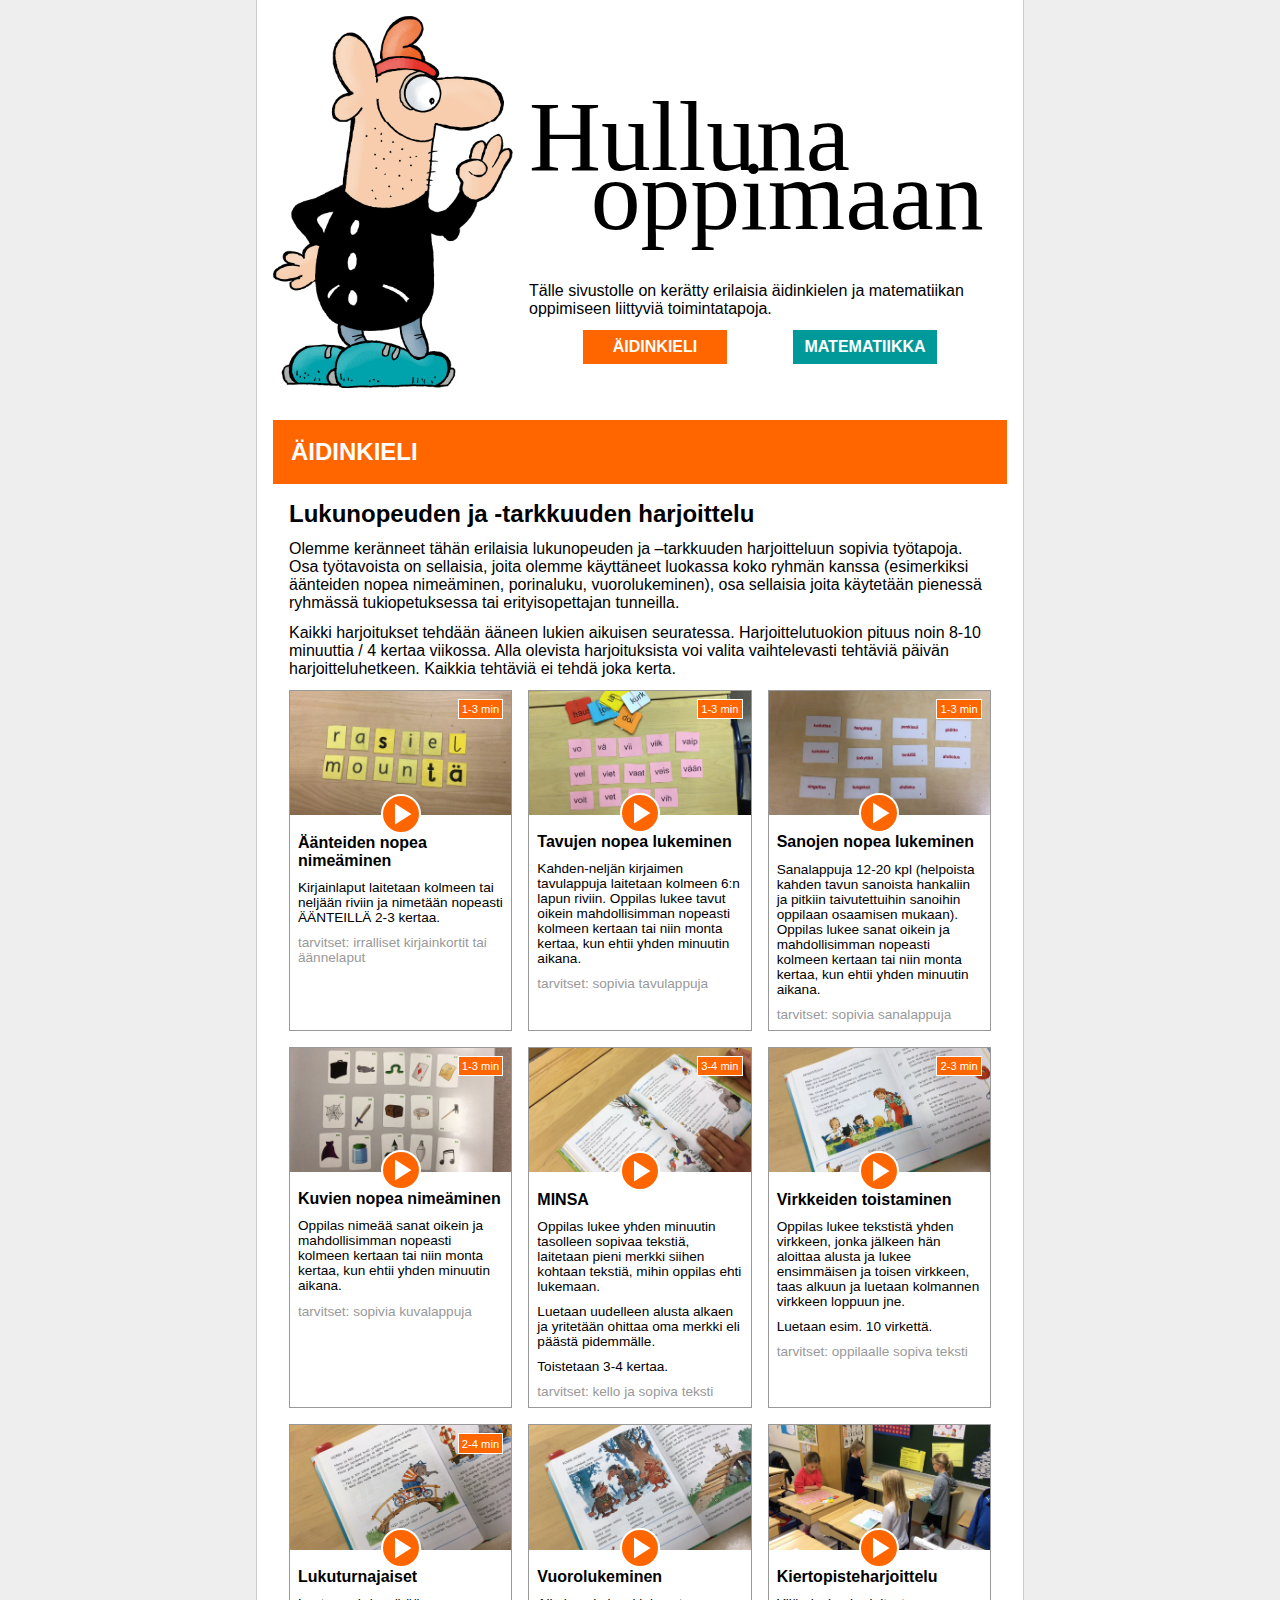
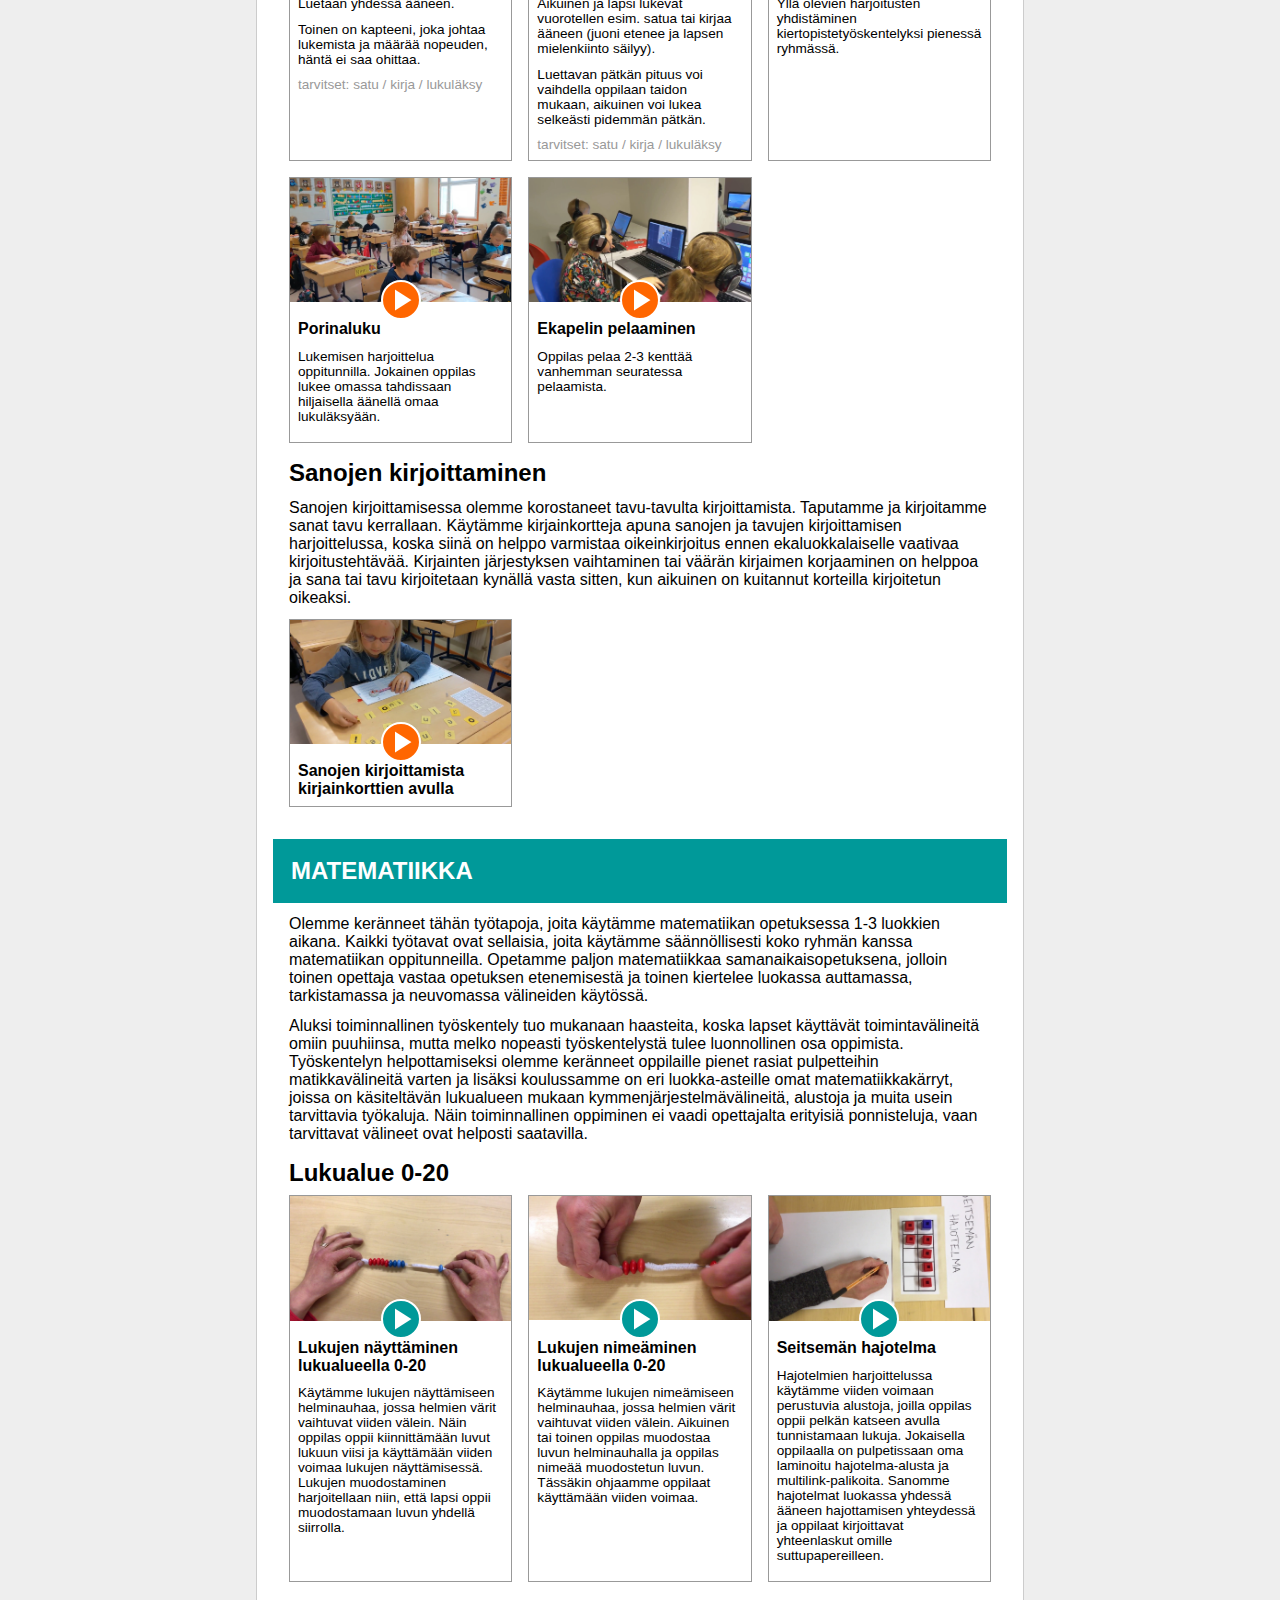
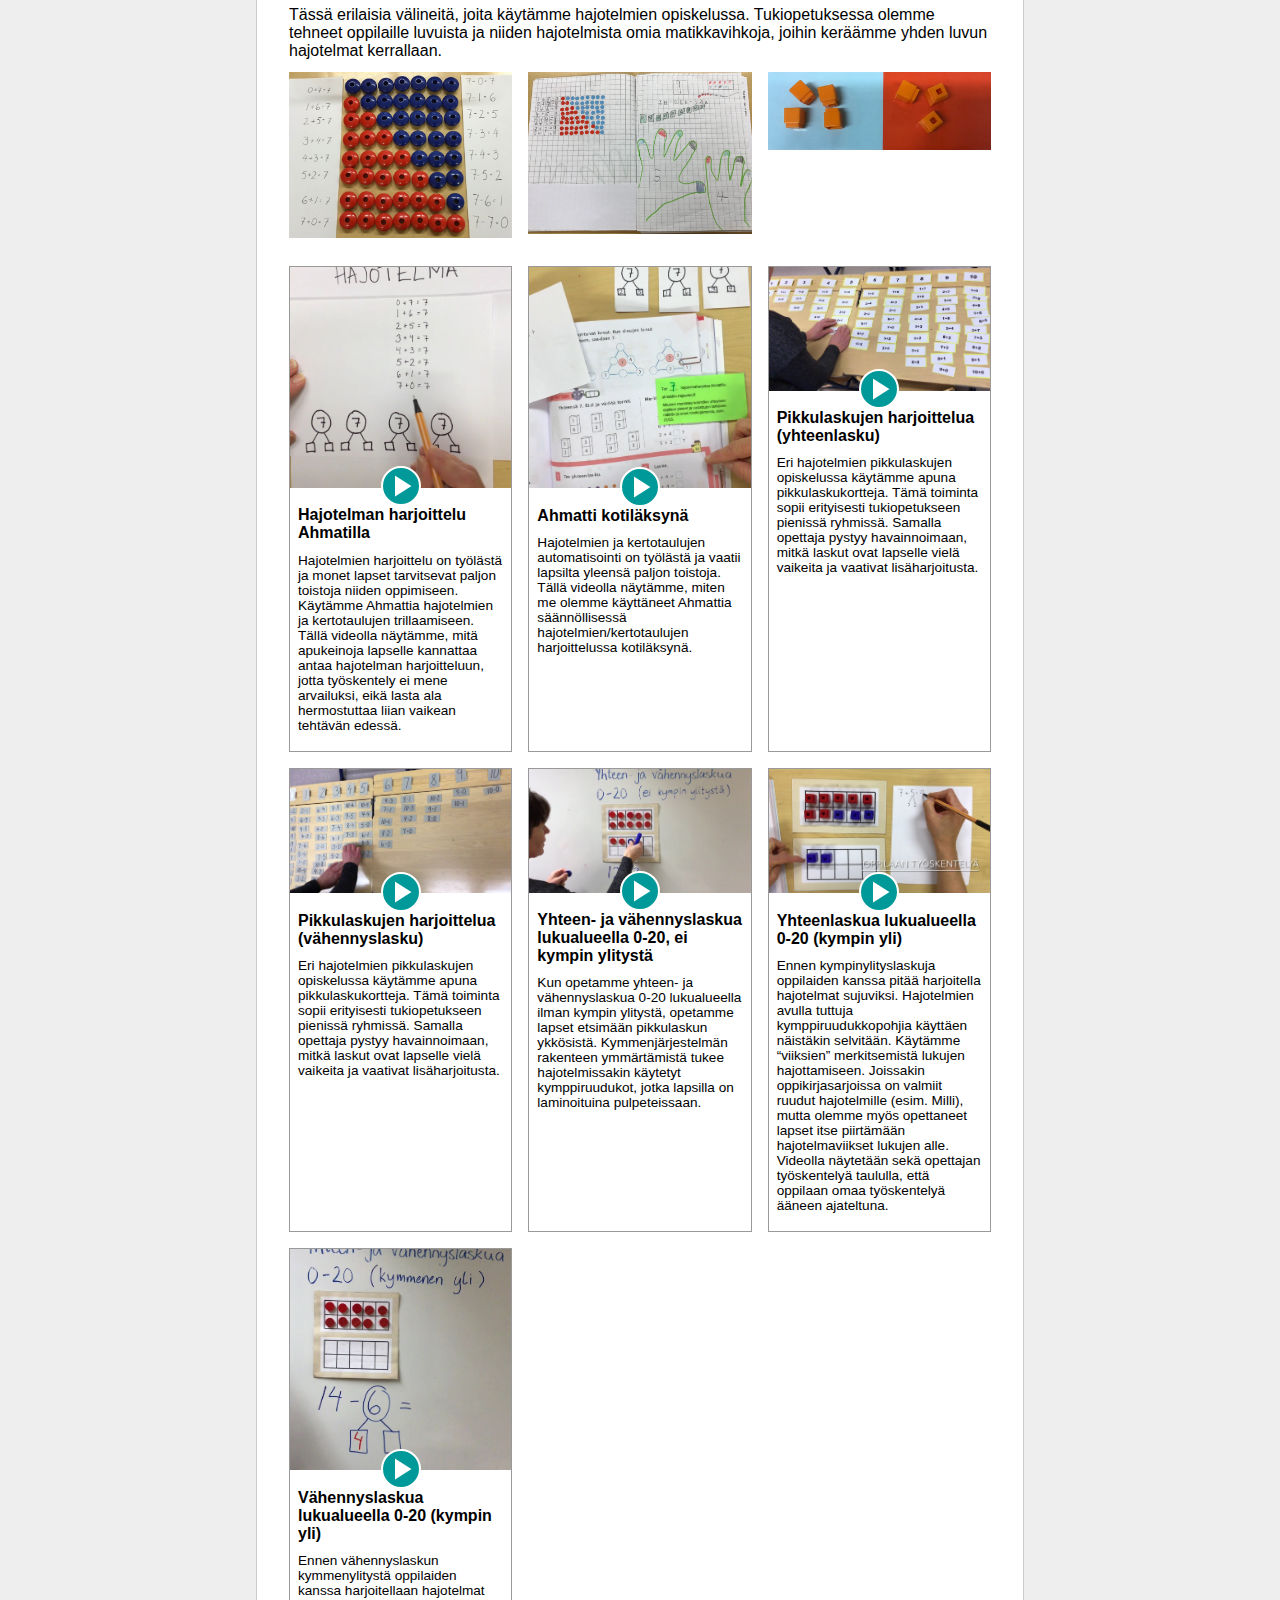
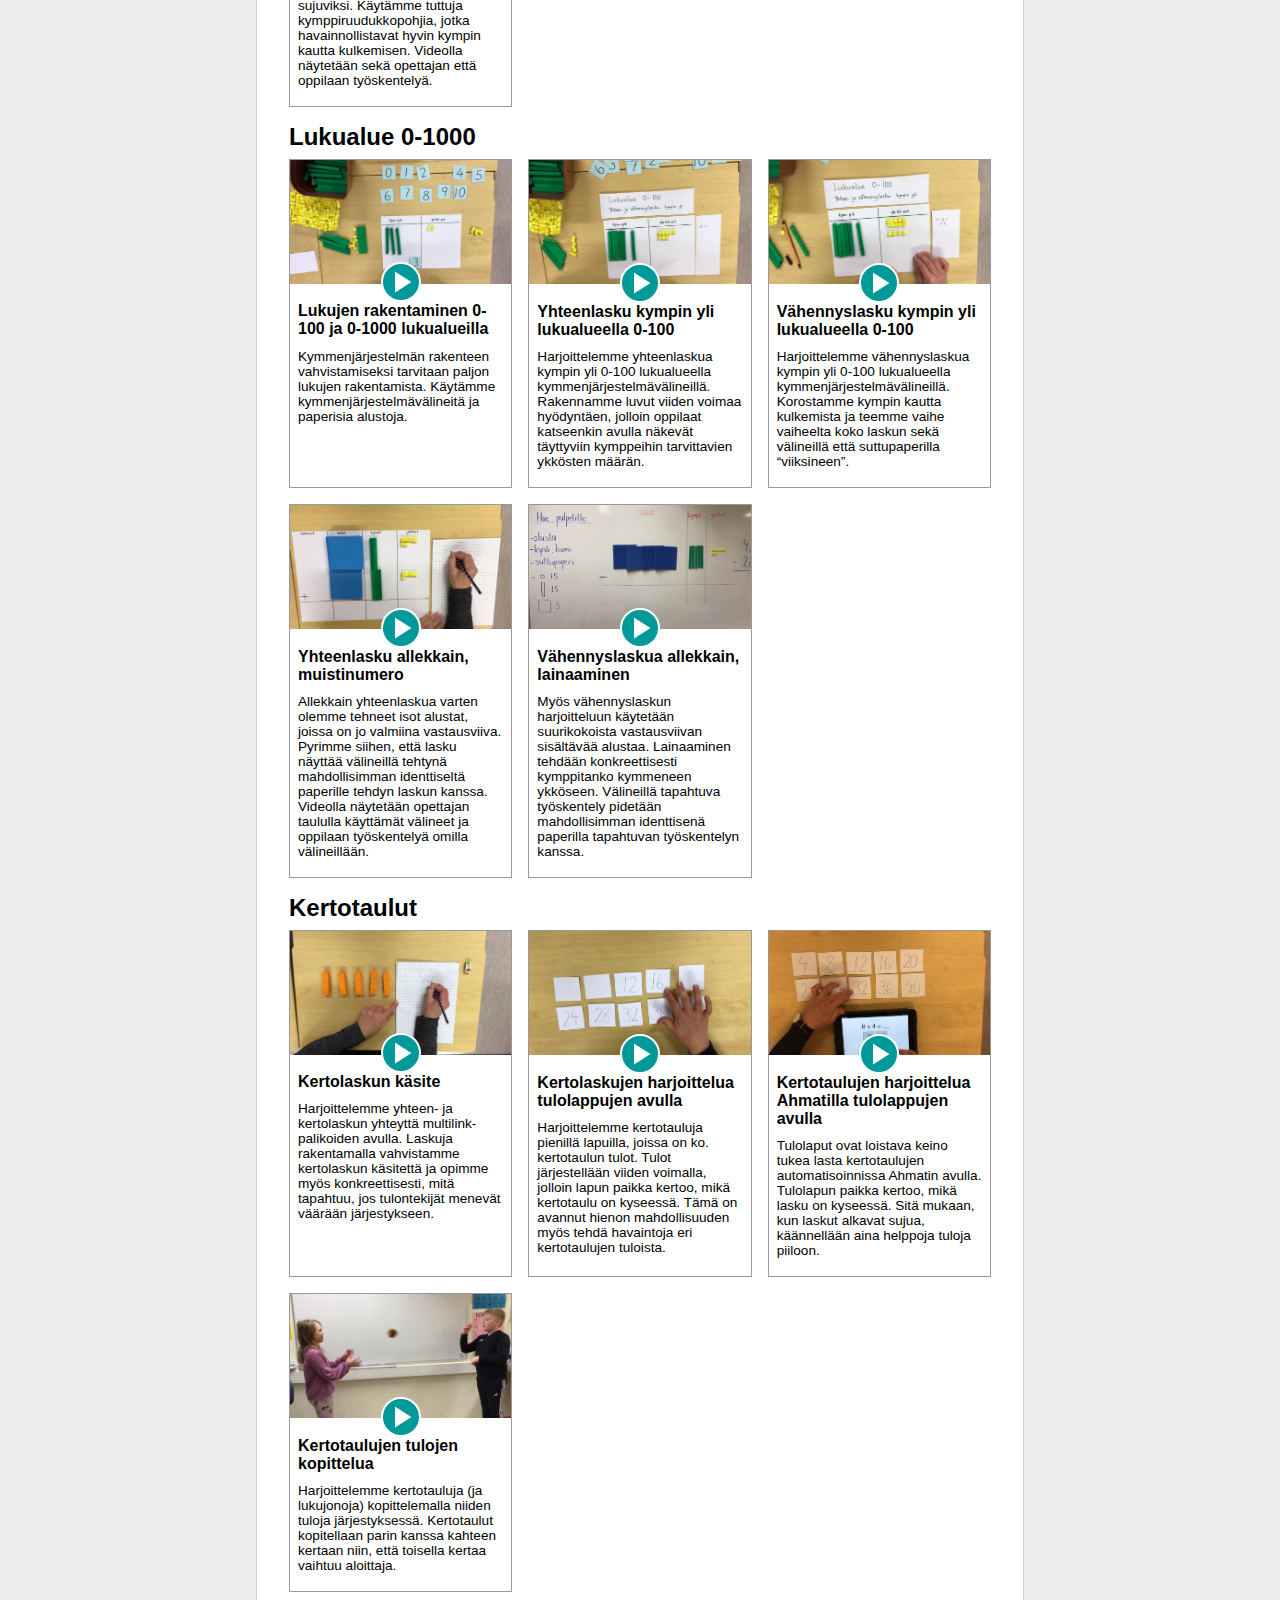
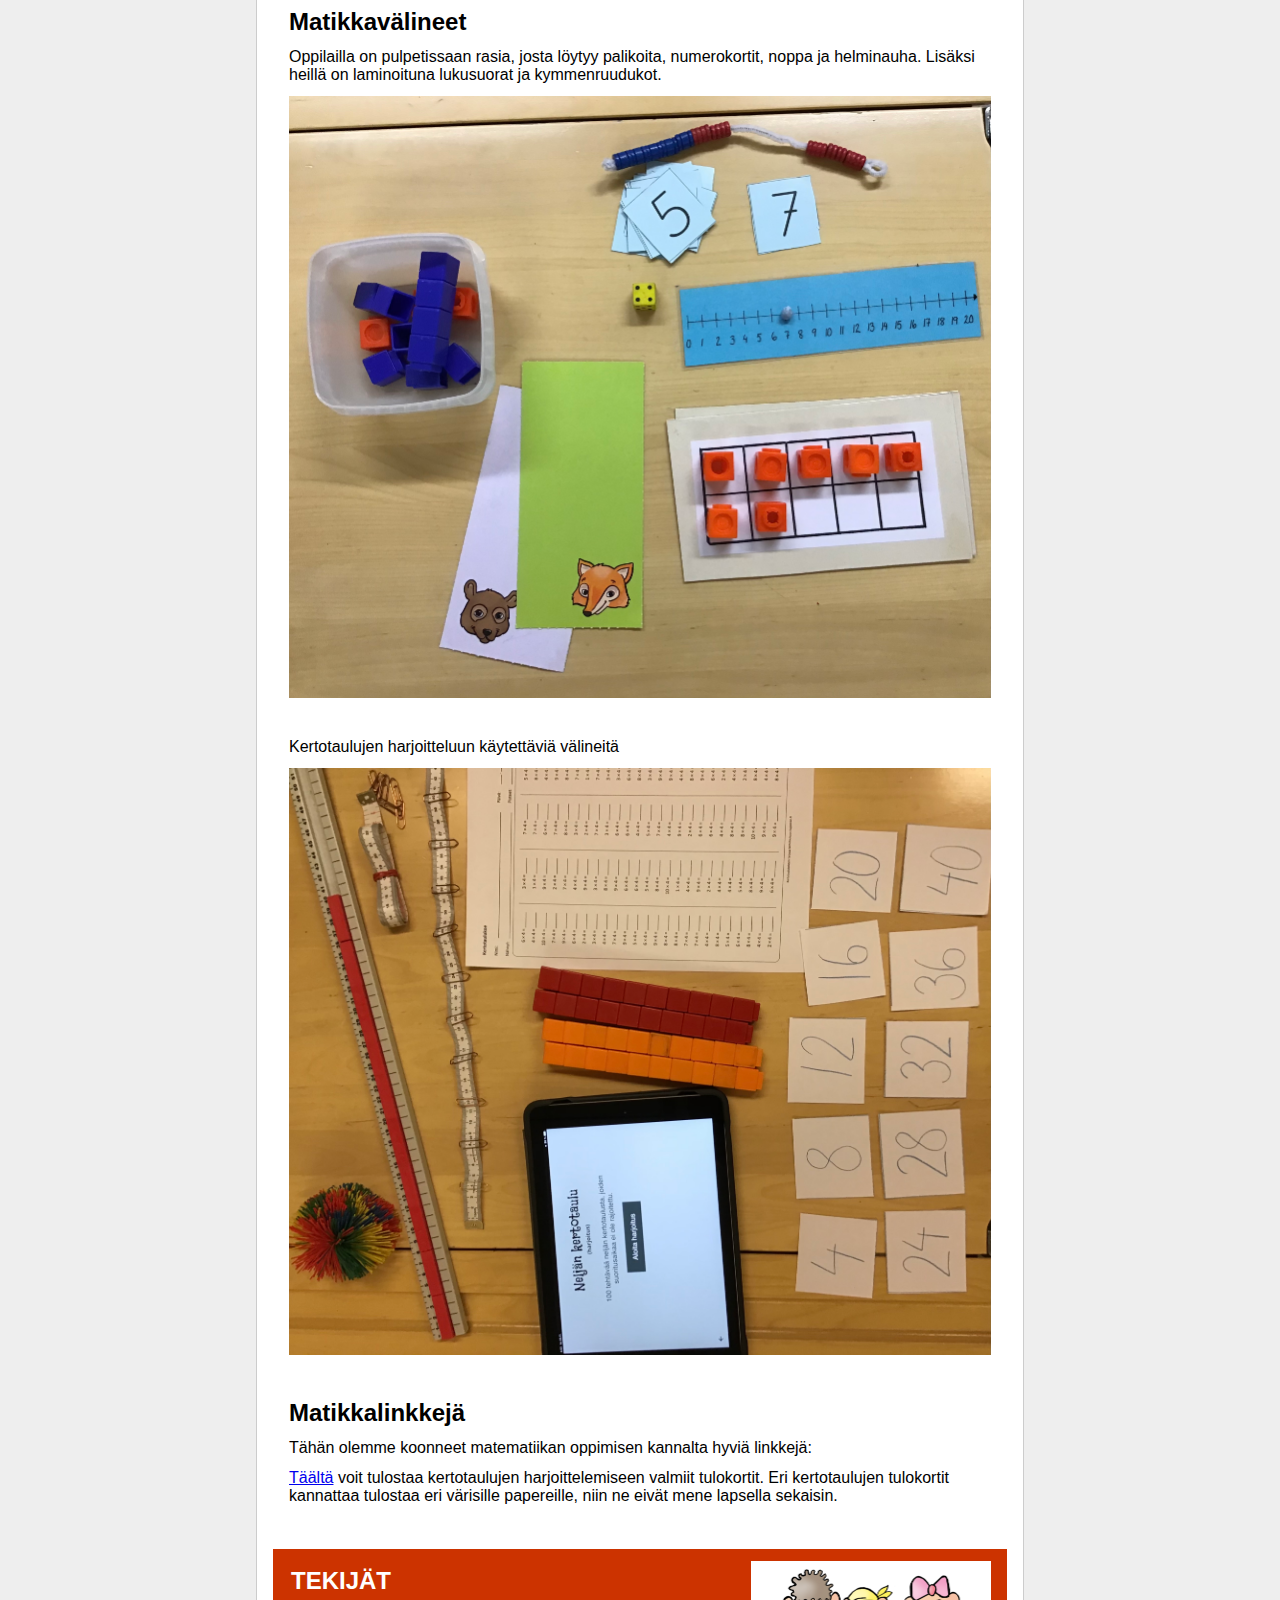
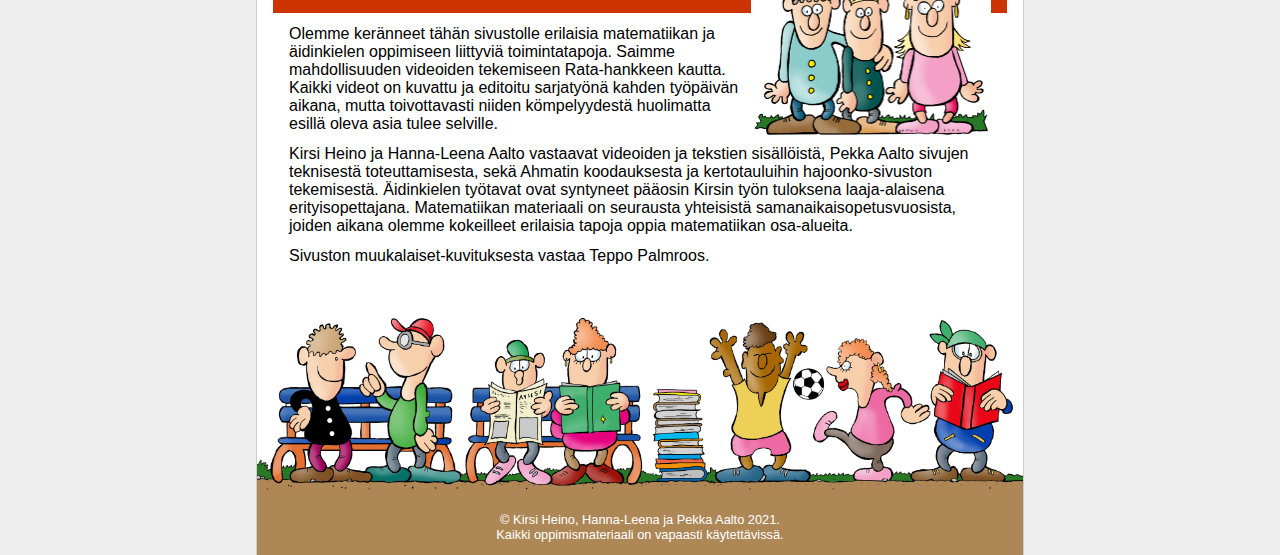
==== index.html @ b3715562 "Sivuston ensimmäinen kehitysversio" ====
<!DOCTYPE html>
<html lang="fi">
  <head>
      <title>HULLUNA OPPIMAAN</title>
      <link href="styles.css" rel="stylesheet">
      <meta name="viewport" content="width=device-width, initial-scale=1">
  </head>
  <body>
    <div class="page">
      <div class="header">
        <div class="header_img">
          <img src="images/muukalainen.png">
        </div>
        <div class="header_text">         
            <img src="images/logo.svg">
            <p>Tälle sivustolle on kerätty erilaisia äidinkielen ja 
               matematiikan oppimiseen liittyviä toimintatapoja.</p>
            <div class="header_nav">
              <div class="aidinkieli"><a href="#aidinkieli">ÄIDINKIELI</a></div>
              <div class="matematiikka"><a href="#matematiikka">MATEMATIIKKA</a></div>
              <!-- <div class="header_link">LINKIT</div> -->
            </div>
        </div>
      </div>

      <div class="section" id="aidinkieli">

        <h2 class="aidinkieli">Äidinkieli</h2>
        
        <div class="section_content">

          <h3>Lukunopeuden ja -tarkkuuden harjoittelu</h3>

          <p>Olemme keränneet tähän erilaisia lukunopeuden ja 
            –tarkkuuden harjoitteluun sopivia työtapoja. Osa 
            työtavoista on sellaisia, joita olemme käyttäneet 
            luokassa koko ryhmän kanssa (esimerkiksi äänteiden 
            nopea nimeäminen, porinaluku, vuorolukeminen), osa 
            sellaisia joita käytetään pienessä ryhmässä tukiopetuksessa 
            tai erityisopettajan tunneilla.</p>

          <p>Kaikki harjoitukset tehdään ääneen lukien aikuisen 
            seuratessa. Harjoittelutuokion pituus noin 8-10 minuuttia / 4 kertaa 
            viikossa. Alla olevista harjoituksista voi valita vaihtelevasti 
            tehtäviä päivän harjoitteluhetkeen. Kaikkia tehtäviä ei tehdä 
            joka kerta.</p> 
          
          <div class="cards">

            <div class="card">
              <div class="card_img"><img src="screens/cm1o4fcoPlQ.jpg"><div class="card_info aidinkieli">1-3 min</div></div>
              <div class="card_link">
                <a class="aidinkieli" href="https://youtu.be/cm1o4fcoPlQ" target="_blank" rel="noopener noreferrer"><img src="images/play_white_18dp.png"></a>
              </div>
              <div class="card_info">
                <h3>Äänteiden nopea nimeäminen</h3>
                <p>Kirjainlaput laitetaan kolmeen tai neljään riviin ja nimetään 
                  nopeasti ÄÄNTEILLÄ 2-3 kertaa.</p>
                <div>tarvitset: irralliset kirjainkortit tai äännelaput</div>
              </div>
            </div>

            <div class="card">
              <div class="card_img"><img src="screens/cVY607QoDSg.jpg"><div class="card_info aidinkieli">1-3 min</div></div>
              <div class="card_link">
                <a class="aidinkieli" href="https://youtu.be/cVY607QoDSg" target="_blank" rel="noopener noreferrer"><img src="images/play_white_18dp.png"></a>
              </div>
              <div class="card_info">
                <h3>Tavujen nopea lukeminen</h3>
                <p>Kahden-neljän kirjaimen tavulappuja laitetaan kolmeen 6:n lapun riviin. 
                  Oppilas lukee tavut oikein mahdollisimman nopeasti kolmeen kertaan tai 
                  niin monta kertaa, kun ehtii yhden minuutin aikana.</p>
                <div>tarvitset: sopivia tavulappuja</div>
              </div>
            </div>

            <div class="card">
              <div class="card_img"><img src="screens/b6eQWTWbVaw.jpg"><div class="card_info aidinkieli">1-3 min</div></div>
              <div class="card_link">
                <a class="aidinkieli" href="https://youtu.be/b6eQWTWbVaw" target="_blank" rel="noopener noreferrer"><img src="images/play_white_18dp.png"></a>
              </div>
              <div class="card_info">
                <h3>Sanojen nopea lukeminen</h3>
                <p>Sanalappuja 12-20 kpl (helpoista kahden tavun sanoista hankaliin ja pitkiin 
                  taivutettuihin sanoihin oppilaan osaamisen mukaan). Oppilas lukee sanat 
                  oikein ja mahdollisimman nopeasti kolmeen kertaan tai niin monta kertaa, 
                  kun ehtii yhden minuutin aikana.</p>
                <div>tarvitset: sopivia sanalappuja</div>
              </div>
            </div>

            <div class="card">
              <div class="card_img"><img src="screens/cn22XbkQKsE.jpg"><div class="card_info aidinkieli">1-3 min</div></div>
              <div class="card_link">
                <a class="aidinkieli" href="https://youtu.be/cn22XbkQKsE" target="_blank" rel="noopener noreferrer"><img src="images/play_white_18dp.png"></a>
              </div>
              <div class="card_info">
                <h3>Kuvien nopea nimeäminen</h3>
                <p>Oppilas nimeää sanat oikein ja mahdollisimman nopeasti kolmeen kertaan 
                  tai niin monta kertaa, kun ehtii yhden minuutin aikana.</p>
                <div>tarvitset: sopivia kuvalappuja</div>
              </div>
            </div>

            <div class="card">
              <div class="card_img"><img src="screens/6Cq7jYU4KRI.jpg"><div class="card_info aidinkieli">3-4 min</div></div>
              <div class="card_link">
                <a class="aidinkieli" href="https://youtu.be/6Cq7jYU4KRI" target="_blank" rel="noopener noreferrer"><img src="images/play_white_18dp.png"></a>
              </div>
              <div class="card_info">
                <h3>MINSA</h3>
                <p>Oppilas lukee yhden minuutin tasolleen sopivaa tekstiä, laitetaan pieni merkki 
                   siihen kohtaan tekstiä, mihin oppilas ehti lukemaan.</p>
                <p>Luetaan uudelleen alusta alkaen ja yritetään ohittaa oma merkki eli päästä 
                   pidemmälle.</p>
                <p>Toistetaan 3-4 kertaa.</p>
                <div>tarvitset: kello ja sopiva teksti</div>
              </div>
            </div>

            <div class="card">
              <div class="card_img"><img src="screens/vCYKDHw_E1k.jpg"><div class="card_info aidinkieli">2-3 min</div></div>
              <div class="card_link">
                <a class="aidinkieli" href="https://youtu.be/vCYKDHw_E1k" target="_blank" rel="noopener noreferrer"><img src="images/play_white_18dp.png"></a>
              </div>
              <div class="card_info">
                <h3>Virkkeiden toistaminen</h3>
                <p>Oppilas lukee tekstistä yhden virkkeen, jonka jälkeen hän aloittaa alusta ja 
                   lukee ensimmäisen ja toisen virkkeen, taas alkuun ja luetaan kolmannen 
                   virkkeen loppuun jne.</p>
                <p>Luetaan esim. 10 virkettä.</p>                
                <div>tarvitset: oppilaalle sopiva teksti</div>
              </div>
            </div>

            <div class="card">
              <div class="card_img"><img src="screens/vBtQ1-7Ew2o.jpg"><div class="card_info aidinkieli">2-4 min</div></div>
              <div class="card_link">
                <a class="aidinkieli" href="https://youtu.be/vBtQ1-7Ew2o" target="_blank" rel="noopener noreferrer"><img src="images/play_white_18dp.png"></a>
              </div>
              <div class="card_info">
                <h3>Lukuturnajaiset</h3>
                <p>Luetaan yhdessä ääneen.</p>
                <p>Toinen on kapteeni, joka johtaa lukemista ja määrää nopeuden, 
                   häntä ei saa ohittaa.</p>                
                <div>tarvitset: satu / kirja / lukuläksy</div>
              </div>
            </div>

            <div class="card">
              <div class="card_img"><img src="screens/XLWmjoEfwrc.jpg"></div>
              <div class="card_link">
                <a class="aidinkieli" href="https://youtu.be/XLWmjoEfwrc" target="_blank" rel="noopener noreferrer"><img src="images/play_white_18dp.png"></a>
              </div>
              <div class="card_info">
                <h3>Vuorolukeminen</h3>
                <p>Aikuinen ja lapsi lukevat vuorotellen esim. satua tai kirjaa ääneen 
                   (juoni etenee ja lapsen mielenkiinto säilyy).</p>
                <p>Luettavan pätkän pituus voi vaihdella oppilaan taidon mukaan, aikuinen 
                   voi lukea selkeästi pidemmän pätkän.</p>                
                <div>tarvitset: satu / kirja / lukuläksy</div>
              </div>
            </div>        
            
            <div class="card">
              <div class="card_img"><img src="screens/gZjQkDc3w9E.jpg"></div>
              <div class="card_link">
                <a class="aidinkieli" href="https://youtu.be/gZjQkDc3w9E" target="_blank" rel="noopener noreferrer"><img src="images/play_white_18dp.png"></a>
              </div>
              <div class="card_info">
                <h3>Kiertopisteharjoittelu</h3>
                <p>Yllä olevien harjoitusten yhdistäminen kiertopistetyöskentelyksi pienessä ryhmässä.</p>
              </div>
            </div> 

            <div class="card">
              <div class="card_img"><img src="screens/LVc9DumjUkg.jpg"></div>
              <div class="card_link">
                <a class="aidinkieli" href="https://youtu.be/LVc9DumjUkg" target="_blank" rel="noopener noreferrer"><img src="images/play_white_18dp.png"></a>
              </div>
              <div class="card_info">
                <h3>Porinaluku</h3>
                <p>Lukemisen harjoittelua oppitunnilla. Jokainen oppilas lukee omassa 
                   tahdissaan hiljaisella äänellä omaa lukuläksyään.</p>
              </div>
            </div>      
            
            <div class="card">
              <div class="card_img"><img src="screens/gpe68zs4gqE.jpg"></div>
              <div class="card_link">
                <a class="aidinkieli" href="https://youtu.be/gpe68zs4gqE" target="_blank" rel="noopener noreferrer"><img src="images/play_white_18dp.png"></a>
              </div>
              <div class="card_info">
                <h3>Ekapelin pelaaminen</h3>
                <p>Oppilas pelaa 2-3 kenttää vanhemman seuratessa pelaamista.</p>
              </div>
            </div>              

          </div>

          <h3>Sanojen kirjoittaminen</h3>

          <p>Sanojen kirjoittamisessa olemme korostaneet tavu-tavulta kirjoittamista. 
             Taputamme ja kirjoitamme sanat tavu kerrallaan. Käytämme kirjainkortteja 
             apuna sanojen ja tavujen kirjoittamisen harjoittelussa, koska siinä on 
             helppo varmistaa oikeinkirjoitus ennen ekaluokkalaiselle vaativaa 
             kirjoitustehtävää. Kirjainten järjestyksen vaihtaminen tai väärän 
             kirjaimen korjaaminen on helppoa ja sana tai tavu kirjoitetaan kynällä 
             vasta sitten, kun aikuinen on kuitannut korteilla kirjoitetun oikeaksi.</p>

          <div class="cards">

             <div class="card">
              <div class="card_img"><img src="screens/oMuTcbI9qdQ.jpg"></div>
              <div class="card_link">
                <a class="aidinkieli" href="https://youtu.be/oMuTcbI9qdQ" target="_blank" rel="noopener noreferrer"><img src="images/play_white_18dp.png"></a>
              </div>
              <div class="card_info">
                <h3>Sanojen kirjoittamista kirjainkorttien avulla</h3>                
              </div>
            </div>              

          </div>

        </div>
      </div>

      <div class="section" id="matematiikka">

        <h2 class="matematiikka">Matematiikka</h2>

        <div class="section_content">

          <p>Olemme keränneet tähän työtapoja, joita käytämme matematiikan opetuksessa
            1-3 luokkien aikana. Kaikki työtavat ovat sellaisia, joita käytämme 
            säännöllisesti koko ryhmän kanssa matematiikan oppitunneilla. Opetamme
            paljon matematiikkaa samanaikaisopetuksena, jolloin toinen opettaja 
            vastaa opetuksen etenemisestä ja toinen kiertelee luokassa auttamassa, 
            tarkistamassa ja neuvomassa välineiden käytössä.</p> 

          <p>Aluksi toiminnallinen työskentely tuo mukanaan haasteita, 
            koska lapset käyttävät toimintavälineitä omiin puuhiinsa, 
            mutta melko nopeasti työskentelystä tulee luonnollinen osa 
            oppimista. Työskentelyn helpottamiseksi olemme keränneet 
            oppilaille pienet rasiat pulpetteihin matikkavälineitä 
            varten ja lisäksi koulussamme on eri luokka-asteille omat 
            matematiikkakärryt, joissa on käsiteltävän lukualueen mukaan 
            kymmenjärjestelmävälineitä, alustoja ja muita usein tarvittavia
            työkaluja. Näin toiminnallinen oppiminen ei vaadi opettajalta 
            erityisiä ponnisteluja, vaan tarvittavat välineet ovat helposti
            saatavilla.</p>

            <h3>Lukualue 0-20</h3>

            <div class="cards space-15">

              <div class="card">
                <div class="card_img"><img src="screens/Z5OZn2fNlKo.jpg"></div>
                <div class="card_link">
                  <a class="matematiikka" href="https://youtu.be/Z5OZn2fNlKo" target="_blank" rel="noopener noreferrer"><img src="images/play_white_18dp.png"></a>
                </div>
                <div class="card_info">
                  <h3>Lukujen näyttäminen lukualueella 0-20</h3>
                  <p>Käytämme lukujen näyttämiseen helminauhaa, jossa helmien värit 
                    vaihtuvat viiden välein. Näin oppilas oppii kiinnittämään 
                    luvut lukuun viisi ja käyttämään viiden voimaa lukujen 
                    näyttämisessä. Lukujen muodostaminen harjoitellaan niin, 
                    että lapsi oppii muodostamaan luvun yhdellä siirrolla.</p>
                </div>
              </div> 

              <div class="card">
                <div class="card_img"><img src="screens/aoB0MXW4ppo.jpg"></div>
                <div class="card_link">
                  <a class="matematiikka" href="https://youtu.be/aoB0MXW4ppo" target="_blank" rel="noopener noreferrer"><img src="images/play_white_18dp.png"></a>
                </div>
                <div class="card_info">
                  <h3>Lukujen nimeäminen lukualueella 0-20</h3>
                  <p>Käytämme lukujen nimeämiseen helminauhaa, jossa helmien värit 
                    vaihtuvat viiden välein. Aikuinen tai toinen oppilas muodostaa 
                    luvun helminauhalla ja oppilas nimeää muodostetun luvun. 
                    Tässäkin ohjaamme oppilaat käyttämään viiden voimaa.</p>
                </div>
              </div>       
              
              <div class="card">
                <div class="card_img"><img src="screens/k6UY0mtV9RM.jpg"></div>
                <div class="card_link">
                  <a class="matematiikka" href="https://youtu.be/k6UY0mtV9RM" target="_blank" rel="noopener noreferrer"><img src="images/play_white_18dp.png"></a>
                </div>
                <div class="card_info">
                  <h3>Seitsemän hajotelma</h3>
                  <p>Hajotelmien harjoittelussa käytämme viiden voimaan perustuvia 
                     alustoja, joilla oppilas oppii pelkän katseen avulla tunnistamaan 
                     lukuja. Jokaisella oppilaalla on pulpetissaan oma laminoitu 
                     hajotelma-alusta ja multilink-palikoita. Sanomme hajotelmat 
                     luokassa yhdessä ääneen hajottamisen yhteydessä ja oppilaat 
                     kirjoittavat yhteenlaskut omille suttupapereilleen.</p>
                </div>
              </div>  

            </div>

            <p>Tässä erilaisia välineitä, joita käytämme hajotelmien opiskelussa. 
               Tukiopetuksessa olemme tehneet oppilaille luvuista ja niiden 
               hajotelmista omia matikkavihkoja, joihin keräämme yhden luvun hajotelmat 
               kerrallaan. </p>

            <div class="cards space-15">
              <div><img class="img" src="esimerkit/hajotelma1.jpg"></div>
              <div><img class="img" src="esimerkit/hajotelma2.jpg"></div>
              <div><img class="img" src="esimerkit/hajotelma3.jpg"></div>
            </div>

            <div class="cards">

              <div class="card">
                <div class="card_img"><img src="screens/Az-2wUgDfRs.jpg"></div>
                <div class="card_link">
                  <a class="matematiikka" href="https://youtu.be/Az-2wUgDfRs" target="_blank" rel="noopener noreferrer"><img src="images/play_white_18dp.png"></a>
                </div>
                <div class="card_info">
                  <h3>Hajotelman harjoittelu Ahmatilla</h3>
                  <p>Hajotelmien harjoittelu on työlästä ja monet lapset tarvitsevat 
                     paljon toistoja niiden oppimiseen. Käytämme Ahmattia hajotelmien 
                     ja kertotaulujen trillaamiseen. Tällä videolla näytämme, mitä 
                     apukeinoja lapselle kannattaa antaa hajotelman harjoitteluun, 
                     jotta työskentely ei mene arvailuksi, eikä lasta ala hermostuttaa 
                     liian vaikean tehtävän edessä.  </p>
                </div>
              </div>              

              <div class="card">
                <div class="card_img"><img src="screens/OHQwwHQP9Nk.jpg"></div>
                <div class="card_link">
                  <a class="matematiikka" href="https://youtu.be/OHQwwHQP9Nk" target="_blank" rel="noopener noreferrer"><img src="images/play_white_18dp.png"></a>
                </div>
                <div class="card_info">
                  <h3>Ahmatti kotiläksynä</h3>
                  <p>Hajotelmien ja kertotaulujen automatisointi on työlästä ja vaatii 
                     lapsilta yleensä paljon toistoja. Tällä videolla näytämme, miten 
                     me olemme käyttäneet Ahmattia säännöllisessä hajotelmien/kertotaulujen 
                     harjoittelussa kotiläksynä.</p>
                </div>
              </div>     
              
              <div class="card">
                <div class="card_img"><img src="screens/yM6ocjly7ic.jpg"></div>
                <div class="card_link">
                  <a class="matematiikka" href="https://youtu.be/yM6ocjly7ic" target="_blank" rel="noopener noreferrer"><img src="images/play_white_18dp.png"></a>
                </div>
                <div class="card_info">
                  <h3>Pikkulaskujen harjoittelua (yhteenlasku)</h3>
                  <p>Eri hajotelmien pikkulaskujen opiskelussa käytämme apuna 
                     pikkulaskukortteja. Tämä toiminta sopii erityisesti tukiopetukseen 
                     pienissä ryhmissä. Samalla opettaja pystyy havainnoimaan, mitkä 
                     laskut ovat lapselle vielä vaikeita ja vaativat lisäharjoitusta.</p>
                </div>
              </div>               

              <div class="card">
                <div class="card_img"><img src="screens/yQ2VJpo7AXM.jpg"></div>
                <div class="card_link">
                  <a class="matematiikka" href="https://youtu.be/yQ2VJpo7AXM" target="_blank" rel="noopener noreferrer"><img src="images/play_white_18dp.png"></a>
                </div>
                <div class="card_info">
                  <h3>Pikkulaskujen harjoittelua (vähennyslasku)</h3>
                  <p>Eri hajotelmien pikkulaskujen opiskelussa käytämme apuna pikkulaskukortteja. 
                     Tämä toiminta sopii erityisesti tukiopetukseen pienissä ryhmissä. 
                     Samalla opettaja pystyy havainnoimaan, mitkä laskut ovat lapselle vielä 
                     vaikeita ja vaativat lisäharjoitusta.</p>
                </div>
              </div>

              <div class="card">
                <div class="card_img"><img src="screens/xPrkfK2UUjc.jpg"></div>
                <div class="card_link">
                  <a class="matematiikka" href="https://youtu.be/xPrkfK2UUjc" target="_blank" rel="noopener noreferrer"><img src="images/play_white_18dp.png"></a>
                </div>
                <div class="card_info">
                  <h3>Yhteen- ja vähennyslaskua lukualueella 0-20, ei kympin ylitystä</h3>
                  <p>Kun opetamme yhteen- ja vähennyslaskua 0-20 lukualueella ilman kympin 
                     ylitystä, opetamme lapset etsimään pikkulaskun ykkösistä. Kymmenjärjestelmän 
                     rakenteen ymmärtämistä tukee hajotelmissakin käytetyt kymppiruudukot, 
                     jotka lapsilla on laminoituina pulpeteissaan.</p>
                </div>
              </div>

              <div class="card">
                <div class="card_img"><img src="screens/nASReNtgADw.jpg"></div>
                <div class="card_link">
                  <a class="matematiikka" href="https://youtu.be/nASReNtgADw" target="_blank" rel="noopener noreferrer"><img src="images/play_white_18dp.png"></a>
                </div>
                <div class="card_info">
                  <h3>Yhteenlaskua lukualueella 0-20 (kympin yli)</h3>
                  <p>Ennen kympinylityslaskuja oppilaiden kanssa pitää harjoitella hajotelmat 
                     sujuviksi. Hajotelmien avulla tuttuja kymppiruudukkopohjia käyttäen näistäkin 
                     selvitään. Käytämme “viiksien” merkitsemistä lukujen hajottamiseen. Joissakin 
                     oppikirjasarjoissa on valmiit ruudut hajotelmille (esim. Milli), mutta olemme 
                     myös opettaneet lapset itse piirtämään hajotelmaviikset lukujen alle. Videolla 
                     näytetään sekä opettajan työskentelyä taululla, että oppilaan omaa työskentelyä 
                     ääneen ajateltuna.</p>
                </div>
              </div>

              <div class="card">
                <div class="card_img"><img src="screens/gYzya6zle5c.jpg"></div>
                <div class="card_link">
                  <a class="matematiikka" href="https://youtu.be/gYzya6zle5c" target="_blank" rel="noopener noreferrer"><img src="images/play_white_18dp.png"></a>
                </div>
                <div class="card_info">
                  <h3>Vähennyslaskua lukualueella 0-20 (kympin yli)</h3>
                  <p>Ennen vähennyslaskun kymmenylitystä oppilaiden kanssa harjoitellaan hajotelmat 
                     sujuviksi. Käytämme tuttuja kymppiruudukkopohjia, jotka havainnollistavat hyvin 
                     kympin kautta kulkemisen. Videolla näytetään sekä opettajan että oppilaan työskentelyä. </p>
                </div>
              </div>

            </div>

            <h3>Lukualue 0-1000</h3>

            <div class="cards">

              <div class="card">
                <div class="card_img"><img src="screens/R8soAeVobp4.jpg"></div>
                <div class="card_link">
                  <a class="matematiikka" href="https://youtu.be/R8soAeVobp4" target="_blank" rel="noopener noreferrer"><img src="images/play_white_18dp.png"></a>
                </div>
                <div class="card_info">
                  <h3>Lukujen rakentaminen 0-100 ja 0-1000 lukualueilla</h3>
                  <p>Kymmenjärjestelmän rakenteen vahvistamiseksi tarvitaan paljon lukujen rakentamista. 
                     Käytämme kymmenjärjestelmävälineitä ja paperisia alustoja.</p>
                </div>
              </div>

              <div class="card">
                <div class="card_img"><img src="screens/TDDDjW1-B-c.jpg"></div>
                <div class="card_link">
                  <a class="matematiikka" href="https://youtu.be/TDDDjW1-B-c" target="_blank" rel="noopener noreferrer"><img src="images/play_white_18dp.png"></a>
                </div>
                <div class="card_info">
                  <h3>Yhteenlasku kympin yli lukualueella 0-100</h3>
                  <p>Harjoittelemme yhteenlaskua kympin yli 0-100 lukualueella kymmenjärjestelmävälineillä. 
                     Rakennamme luvut viiden voimaa hyödyntäen, jolloin oppilaat katseenkin avulla näkevät 
                     täyttyviin kymppeihin tarvittavien ykkösten määrän.</p>
                </div>
              </div>

              <div class="card">
                <div class="card_img"><img src="screens/IrfuxNllzxA.jpg"></div>
                <div class="card_link">
                  <a class="matematiikka" href="https://youtu.be/IrfuxNllzxA" target="_blank" rel="noopener noreferrer"><img src="images/play_white_18dp.png"></a>
                </div>
                <div class="card_info">
                  <h3>Vähennyslasku kympin yli lukualueella 0-100</h3>
                  <p>Harjoittelemme vähennyslaskua kympin yli 0-100 lukualueella kymmenjärjestelmävälineillä. 
                     Korostamme kympin kautta kulkemista ja teemme vaihe vaiheelta koko laskun sekä välineillä 
                     että suttupaperilla “viiksineen”.</p>
                </div>
              </div>

              <div class="card">
                <div class="card_img"><img src="screens/Z9J8QPnqrro.jpg"></div>
                <div class="card_link">
                  <a class="matematiikka" href="https://youtu.be/Z9J8QPnqrro" target="_blank" rel="noopener noreferrer"><img src="images/play_white_18dp.png"></a>
                </div>
                <div class="card_info">
                  <h3>Yhteenlasku allekkain, muistinumero</h3>
                  <p>Allekkain yhteenlaskua varten olemme tehneet isot alustat, joissa on jo valmiina vastausviiva. 
                     Pyrimme siihen, että lasku näyttää välineillä tehtynä mahdollisimman identtiseltä paperille 
                     tehdyn laskun kanssa. Videolla näytetään opettajan taululla käyttämät välineet ja oppilaan 
                     työskentelyä omilla välineillään.</p>
                </div>
              </div>  
              
              <div class="card">
                <div class="card_img"><img src="screens/MzHkynRD6BE.jpg"></div>
                <div class="card_link">
                  <a class="matematiikka" href="https://youtu.be/MzHkynRD6BE" target="_blank" rel="noopener noreferrer"><img src="images/play_white_18dp.png"></a>
                </div>
                <div class="card_info">
                  <h3>Vähennyslaskua allekkain, lainaaminen</h3>
                  <p>Myös vähennyslaskun harjoitteluun käytetään suurikokoista vastausviivan sisältävää alustaa. 
                     Lainaaminen tehdään konkreettisesti kymppitanko kymmeneen ykköseen. Välineillä tapahtuva 
                     työskentely pidetään mahdollisimman identtisenä paperilla tapahtuvan työskentelyn kanssa.</p>
                </div>
              </div>               

            </div>            

            <h3>Kertotaulut</h3>

            <div class="cards">

              <div class="card">
                <div class="card_img"><img src="screens/8AZdMHUoiqg.jpg"></div>
                <div class="card_link">
                  <a class="matematiikka" href="https://youtu.be/8AZdMHUoiqg" target="_blank" rel="noopener noreferrer"><img src="images/play_white_18dp.png"></a>
                </div>
                <div class="card_info">
                  <h3>Kertolaskun käsite</h3>
                  <p>Harjoittelemme yhteen- ja kertolaskun yhteyttä multilink-palikoiden avulla. Laskuja rakentamalla 
                     vahvistamme kertolaskun käsitettä ja opimme myös konkreettisesti, mitä tapahtuu, jos tulontekijät 
                     menevät väärään järjestykseen.</p>
                </div>
              </div>  

              <div class="card">
                <div class="card_img"><img src="screens/RmgwVp5J2Uo.jpg"></div>
                <div class="card_link">
                  <a class="matematiikka" href="https://youtu.be/RmgwVp5J2Uo" target="_blank" rel="noopener noreferrer"><img src="images/play_white_18dp.png"></a>
                </div>
                <div class="card_info">
                  <h3>Kertolaskujen harjoittelua tulolappujen avulla</h3>
                  <p>Harjoittelemme kertotauluja pienillä lapuilla, joissa on ko. kertotaulun tulot. Tulot järjestellään 
                     viiden voimalla, jolloin lapun paikka kertoo, mikä kertotaulu on kyseessä. Tämä on avannut hienon 
                     mahdollisuuden myös tehdä havaintoja eri kertotaulujen tuloista.</p>
                </div>
              </div>  

              <div class="card">
                <div class="card_img"><img src="screens/eTzPl0bO-Fo.jpg"></div>
                <div class="card_link">
                  <a class="matematiikka" href="https://youtu.be/eTzPl0bO-Fo" target="_blank" rel="noopener noreferrer"><img src="images/play_white_18dp.png"></a>
                </div>
                <div class="card_info">
                  <h3>Kertotaulujen harjoittelua Ahmatilla tulolappujen avulla</h3>
                  <p>Tulolaput ovat loistava keino tukea lasta kertotaulujen automatisoinnissa Ahmatin avulla. 
                     Tulolapun paikka kertoo, mikä lasku on kyseessä. Sitä mukaan, kun laskut alkavat sujua, 
                     käännellään aina helppoja tuloja piiloon.</p>
                </div>
              </div>  

              <div class="card">
                <div class="card_img"><img src="screens/579NdBevpHM.jpg"></div>
                <div class="card_link">
                  <a class="matematiikka" href="https://youtu.be/579NdBevpHM" target="_blank" rel="noopener noreferrer"><img src="images/play_white_18dp.png"></a>
                </div>
                <div class="card_info">
                  <h3>Kertotaulujen tulojen kopittelua </h3>
                  <p>Harjoittelemme kertotauluja (ja lukujonoja) kopittelemalla niiden tuloja järjestyksessä. 
                     Kertotaulut kopitellaan parin kanssa kahteen kertaan niin, että toisella kertaa vaihtuu 
                     aloittaja. </p>
                </div>
              </div>       
              
            </div>

            <h3>Matikkavälineet</h3>

            <p>Oppilailla on pulpetissaan rasia, josta löytyy palikoita, numerokortit, noppa ja helminauha. 
               Lisäksi heillä on laminoituna lukusuorat ja kymmenruudukot.</p>

            <img class="img space-15" src="esimerkit/matikkavalineet.jpg">

            <p>Kertotaulujen harjoitteluun käytettäviä välineitä</p>

            <img class="img space-15" src="esimerkit/kertotauluvalineet.jpg">            

            <h3>Matikkalinkkejä</h3>

            <p>Tähän olemme koonneet matematiikan oppimisen kannalta hyviä linkkejä:</p>

            <p><a href="tulolaput/">Täältä</a> voit tulostaa kertotaulujen harjoittelemiseen valmiit tulokortit. Eri kertotaulujen tulokortit kannattaa tulostaa eri värisille papereille, niin ne eivät mene lapsella sekaisin. </p>

          </div>

      </div>

      <div class="section" id="tekijat">

        <h2 class="tekijat">Tekijät</h2>

        <div class="section_content">

          <img class="img_float" src="images/kolmekaverusta.jpg">

          <p>Olemme keränneet tähän sivustolle erilaisia matematiikan ja äidinkielen oppimiseen 
            liittyviä toimintatapoja. Saimme mahdollisuuden videoiden tekemiseen Rata-hankkeen 
            kautta. Kaikki videot on kuvattu ja editoitu sarjatyönä kahden työpäivän aikana, 
            mutta toivottavasti niiden kömpelyydestä huolimatta esillä oleva asia tulee selville.</p>

          <p>Kirsi Heino ja Hanna-Leena Aalto vastaavat videoiden ja tekstien sisällöistä, 
            Pekka Aalto sivujen teknisestä toteuttamisesta, sekä Ahmatin koodauksesta ja 
            kertotauluihin hajoonko-sivuston tekemisestä. Äidinkielen työtavat ovat syntyneet 
            pääosin Kirsin työn tuloksena laaja-alaisena erityisopettajana. Matematiikan 
            materiaali on seurausta yhteisistä samanaikaisopetusvuosista, joiden aikana 
            olemme kokeilleet erilaisia tapoja oppia matematiikan osa-alueita.</p>
            
          <p>Sivuston muukalaiset-kuvituksesta vastaa Teppo Palmroos.</p>

        </div>

      </div>

      <div class="footer">
        <div><img src="images/footer.jpg"></div>
        <div class="footer_text">
           <div>&copy; Kirsi Heino, Hanna-Leena ja Pekka Aalto 2021.</div>
           <div>Kaikki oppimismateriaali on vapaasti käytettävissä.</div>
        </div>
      </div>
    </div>
  </body>
</html>
---- styles.css ----
@import url('http://fonts.cdnfonts.com/css/carlito');

* {
    box-sizing: border-box;
    margin: 0;
    padding: 0;
}

body {
    font-family: 'Carlito', sans-serif;
    margin: 0;
    padding: 0;
    background-color: #eee;
}

.page {
    max-width: 48rem;
    margin: 0 auto;
    background-color: #fff;    
    border-right: 1px solid #ccc;
    border-left: 1px solid #ccc;
}

h2 {
    background-color: #999999;
    padding: 0.75em;
    text-transform: uppercase;
    /* position: sticky; top: 0; */
}

p {
    margin: 0.75em 0;
}

.space-15 {
    margin-bottom: 1.5rem;
}

.img {
    width: 100%;
}

.section {
    padding: 1em;    
}

.header {
    display: flex;
    flex-direction: column;
    padding: 1em;
}

.header_img {
    width: 15rem;
}

.header_img img {
    width: 100%;
    display: none; 
}

.header_text {
    flex: 2;
    padding: 1em;
    display: flex;
    flex-direction: column;
    align-items: center;
    justify-content: flex-end;
}

.header_nav {
    display: flex;
    justify-content: space-evenly;
    align-items: center;
    flex-direction: column;    
    width: 100%;    
}

.header_nav > div {
    flex: 1 1 auto;
    min-width: 9rem;    
    text-align: center;
    margin: 0 0.75rem;
    color: #fff;
    padding: 0.5rem;
    font-weight: bold;
    margin-bottom: 0.5em;
}

.header_nav a {
    color: #fff;
    text-decoration: none;
}

.header_link {
    background-color: #cc3300;
}

.footer {
    background-color: #ae8757;
    margin-top: 1rem;
}

.footer img { 
    width: 100%;
}

.footer_text {    
    padding: 1em;
    font-size: 80%;
    color: #fff;
    text-align: center;
}

.aidinkieli {
    background-color: #ff6600;
    color: #fff;
}

.matematiikka {
    background-color: #009999;
    color: #fff;
}

.tekijat {
    background-color: #CC3300;
    color: #fff;
}

.section_content {
    padding: 0 1rem;
}

.section_content h3 {
    margin: 1rem 0 0.5rem 0;
    font-size: 1.5rem;
}

.cards {
    display: grid;
    grid-template-columns: repeat(auto-fill, minmax(200px, 1fr));
    grid-auto-rows: auto;     
    grid-gap: 1rem;  
    padding: 0 0;   
}

.card {
    border: 1px solid #999999;
}

.card h3 {
    font-weight: bold;
    font-size: 1rem;
}

.card a {
    display: block;
    text-decoration: none;
    width: 2.5rem;
    height: 2.5rem;
    line-height: 2.5rem;
    text-align: center;
    border-radius: 50%;
    border: 2px solid #fff;
    margin: 0;
}

.card img {
    width: 100%;
    /* height: 10rem; */
    /* height: 10rem; */
    object-fit: cover;
}

.card_img {
    position: relative;    
}

.card_img div {
    position: absolute;
    top: 0.5rem;
    right: 0.5rem;
    padding: 0.2rem;
    font-size: 0.7rem;
    border: 1px solid #fff;
}

.card_link {
  position: relative;
  display: flex;
  justify-content: center;  
  padding: 0;
  margin-top: -1.6rem;
}

.card_info {
    padding: 0 0.5rem 0.5rem 0.5rem;
}

.card_info p {
    font-size: 0.85rem;
}
.card_info div {
    color: #999;
    font-size: 0.85rem;
}

.card_info h3 {
    margin: 0;
}

.img_float {
    float: none;
    width: 100%;
    max-width: 15rem;    
    margin-top: 0;
}

/* Medium devices (landscape tablets, 768px and up) */
@media only screen and (min-width: 768px) {

    .header_nav {
        flex-direction: row;        
    }

    .header_nav div {
        max-width: 9rem;
    }

}


/* Small devices (portrait tablets and large phones, 600px and up) */
@media only screen and (min-width: 600px) {

    .header {
        flex-direction: row;
    }

    .header_img img {
        display: block !important;
    }

    .img_float {
        float: right;
        margin-top: -4rem;
    }

}
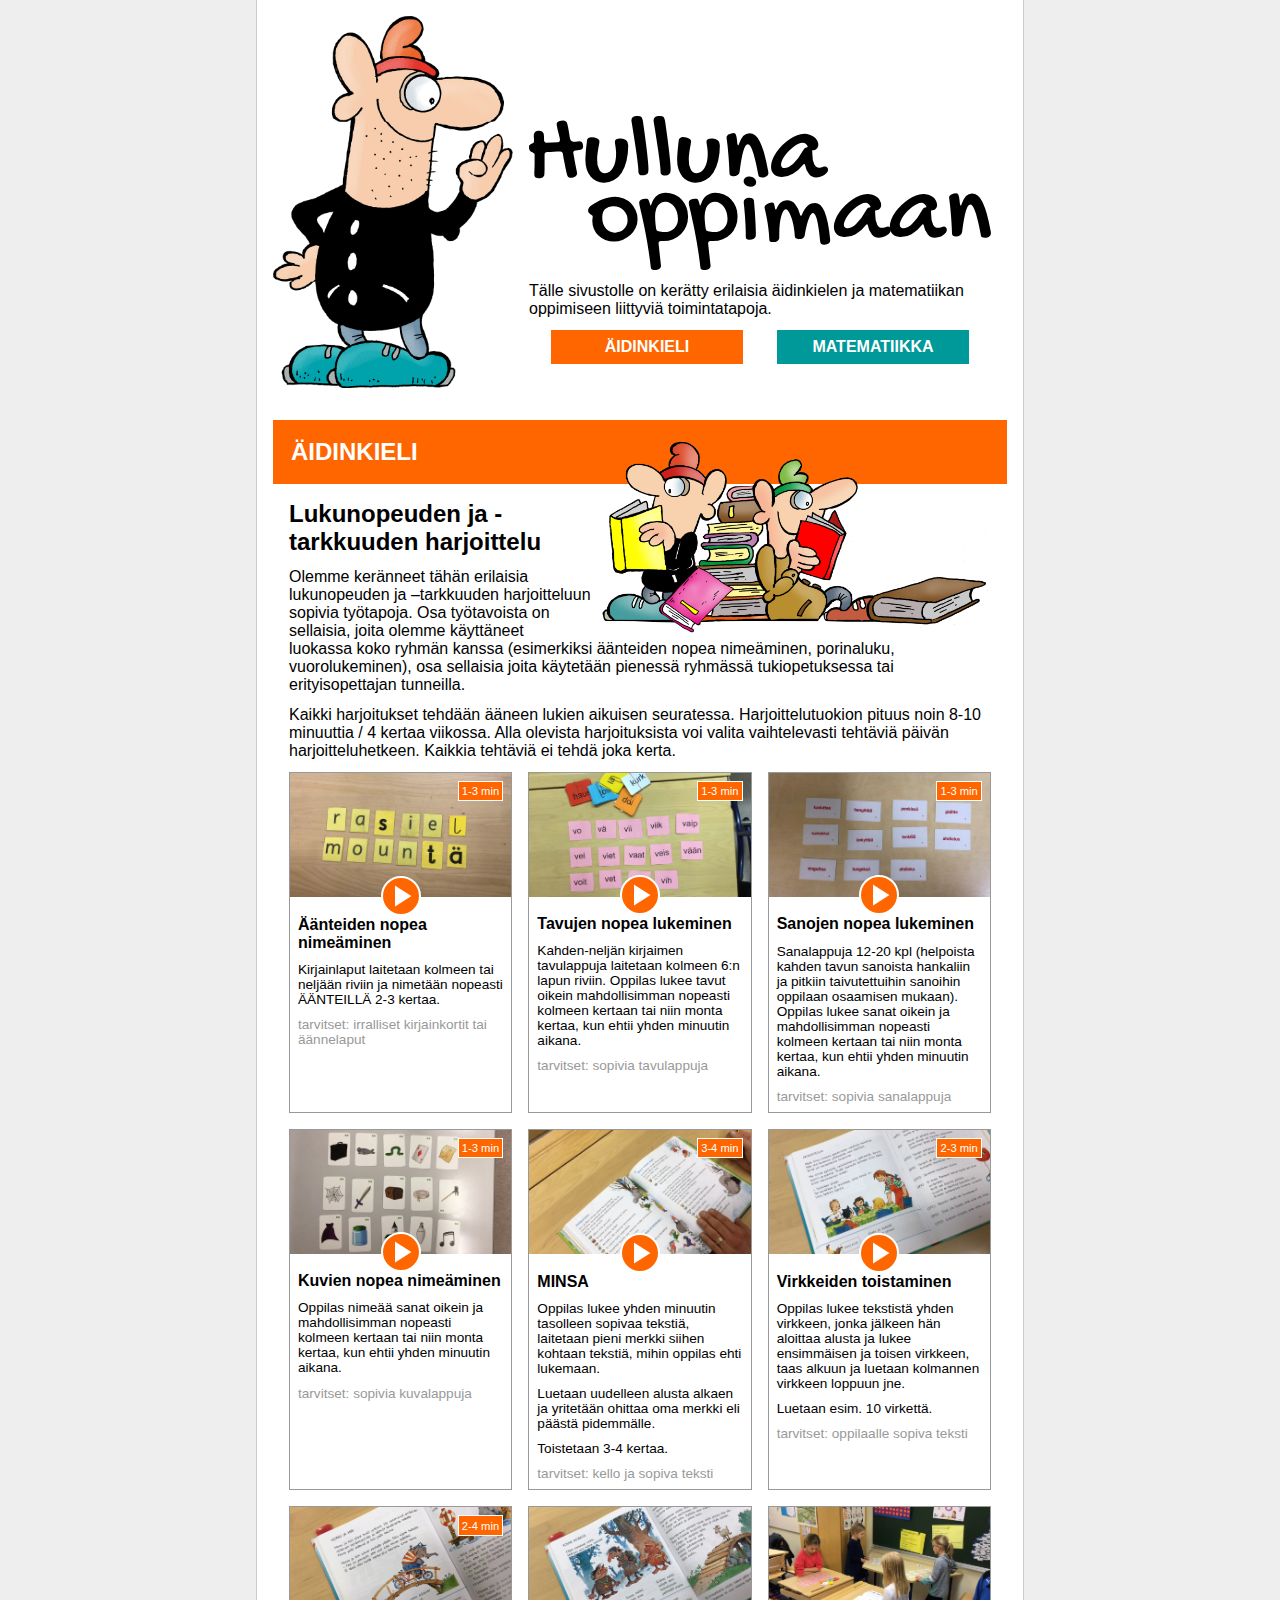
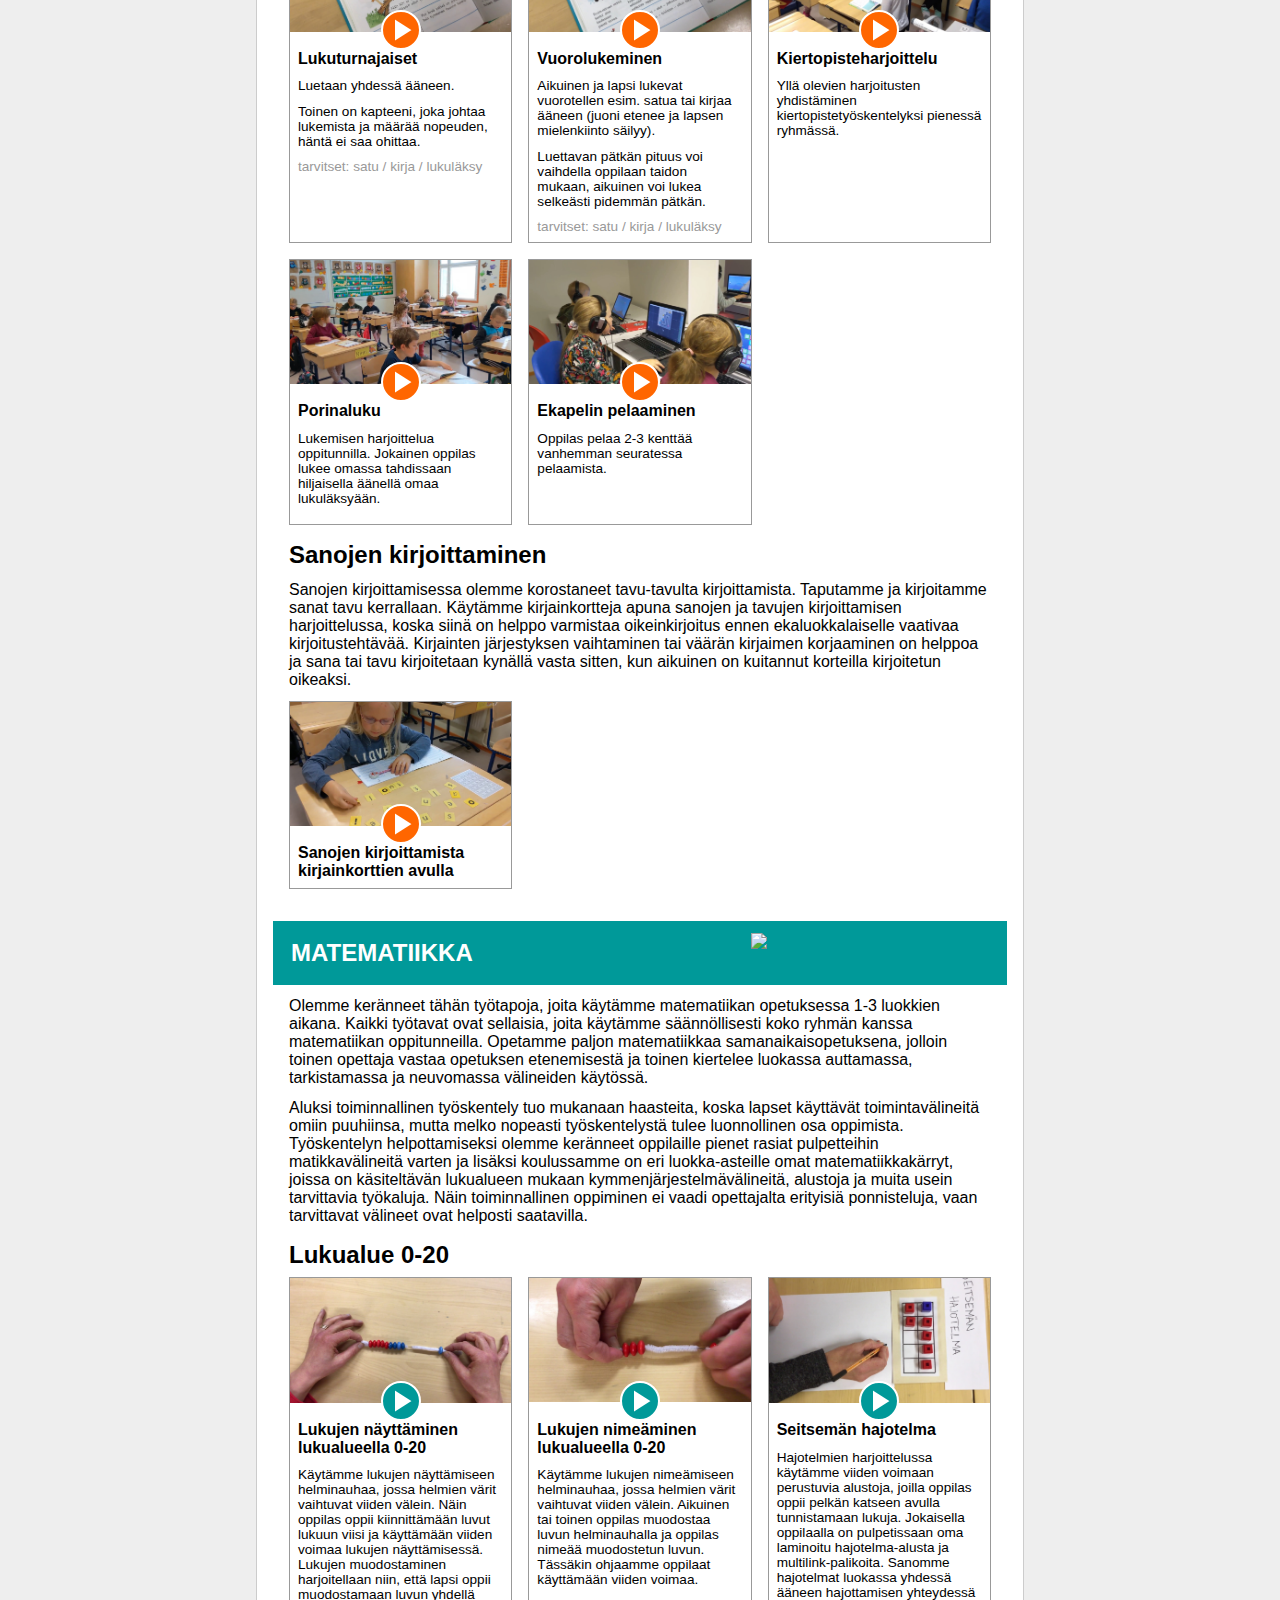
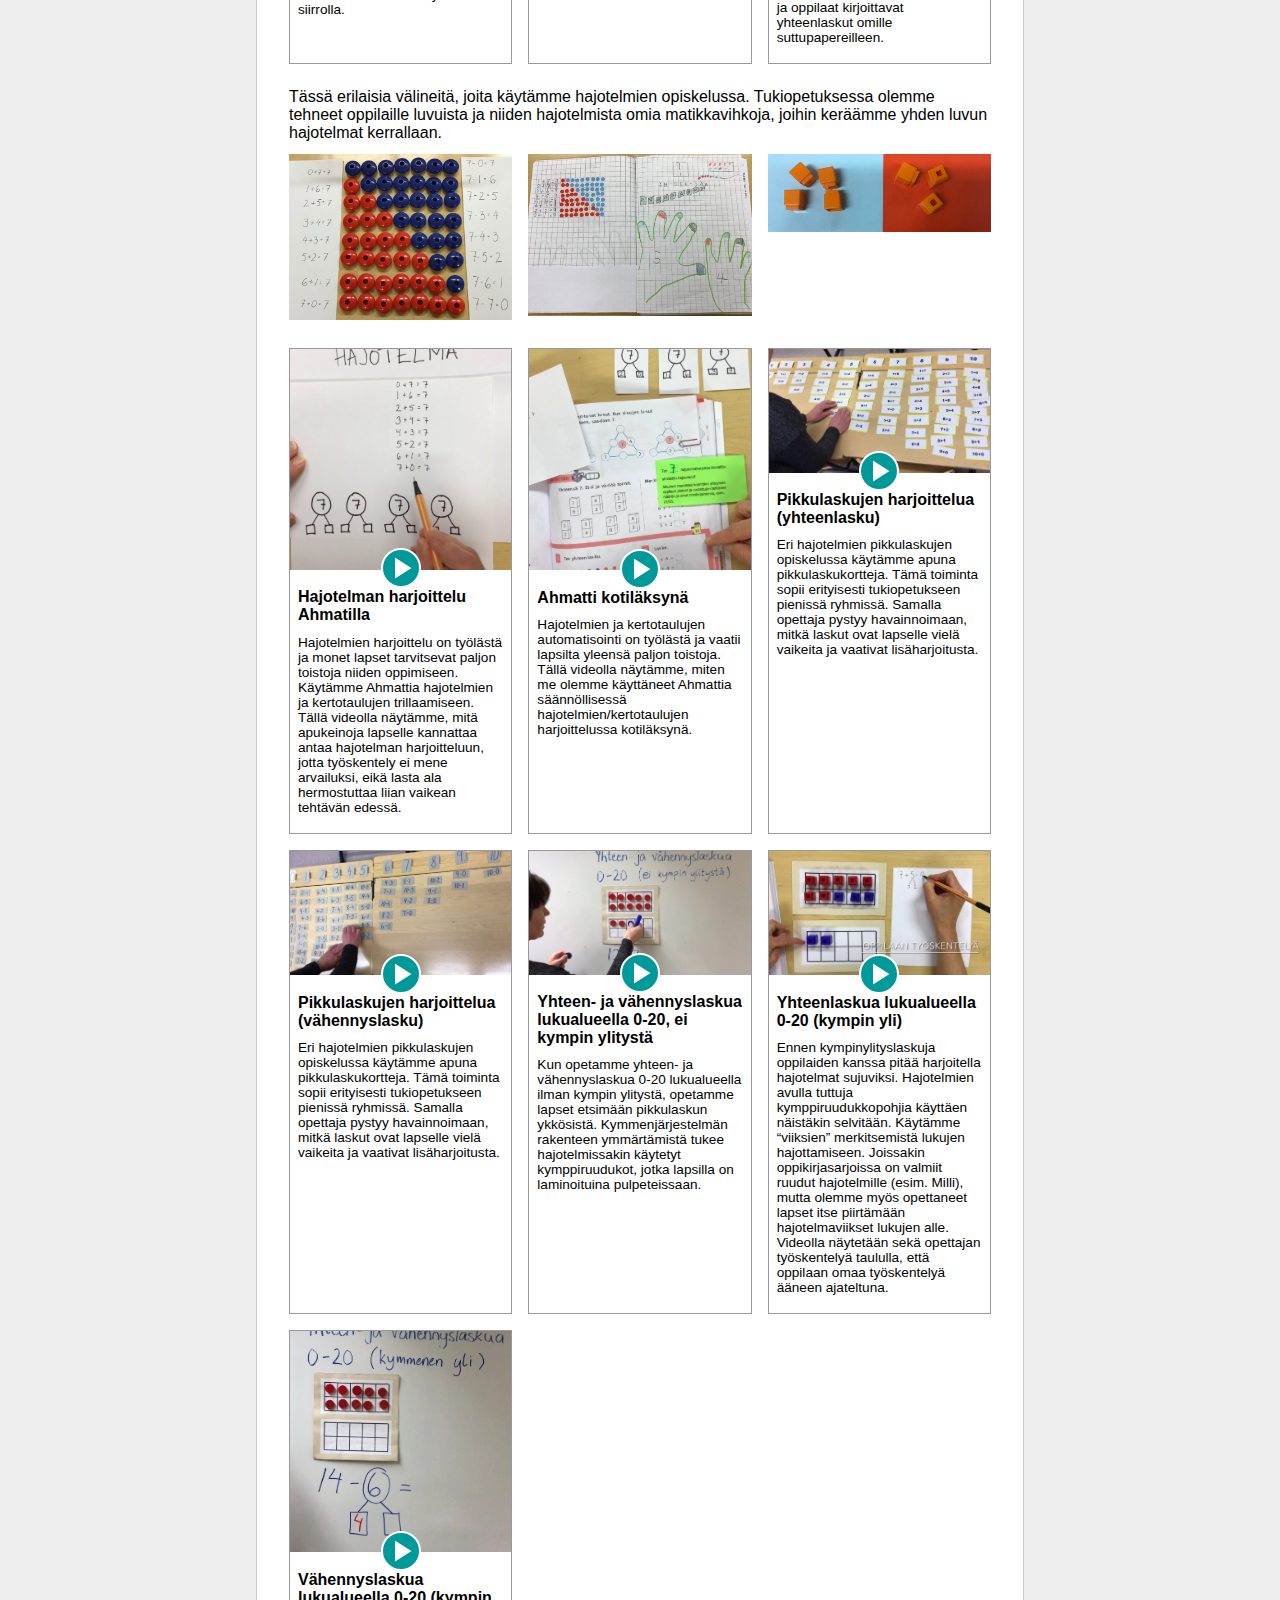
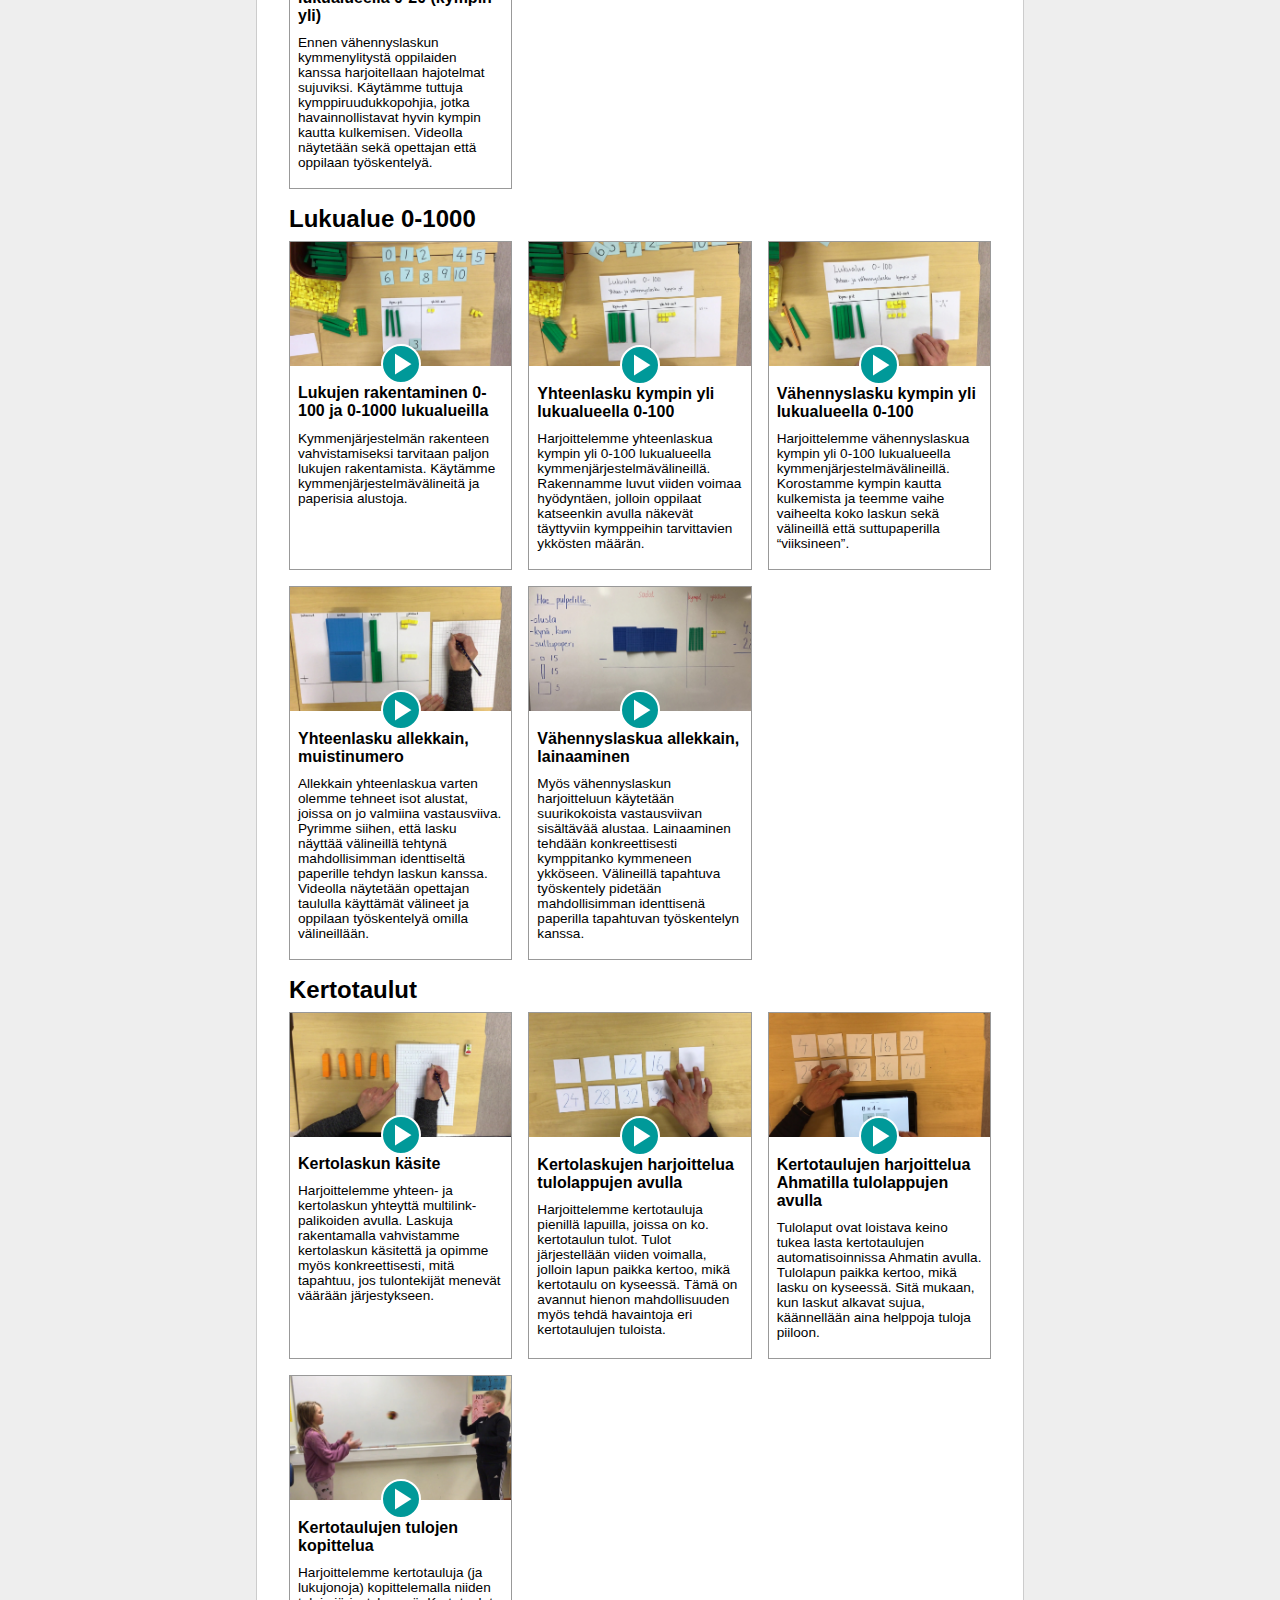
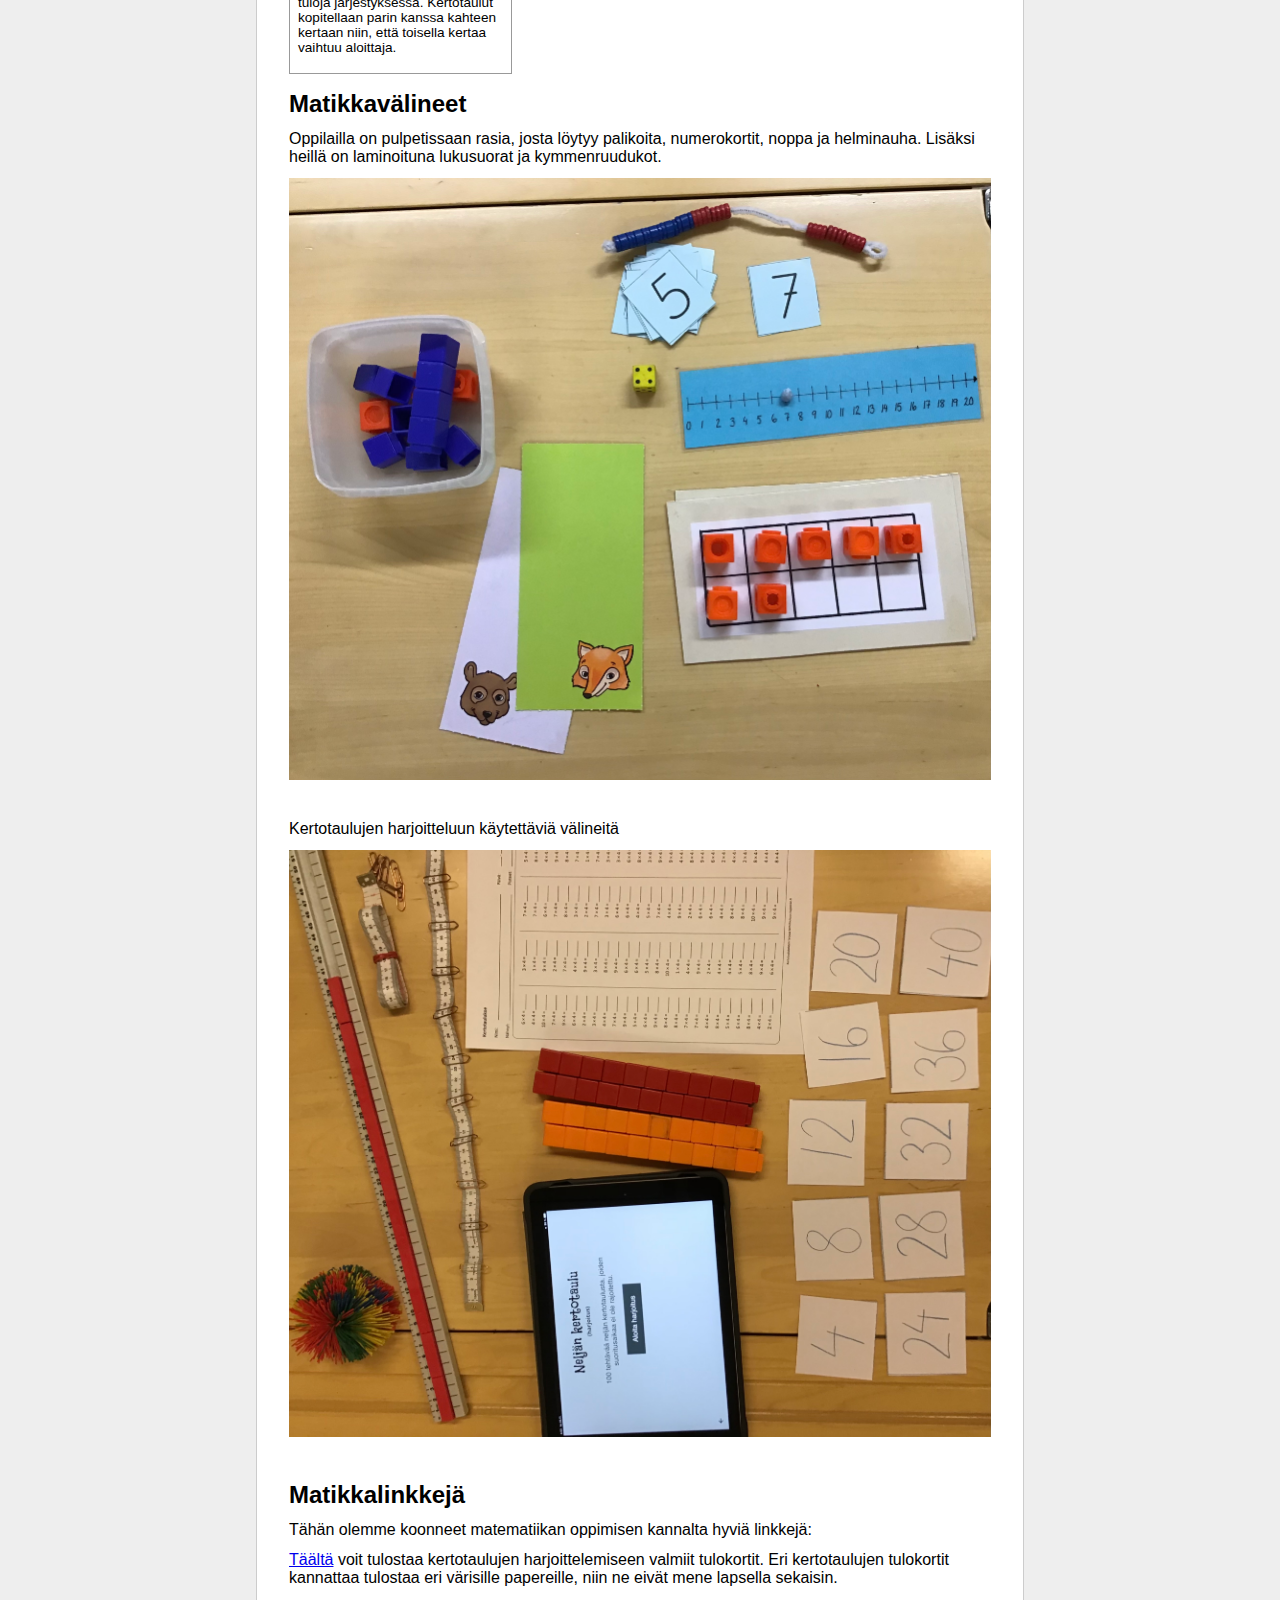
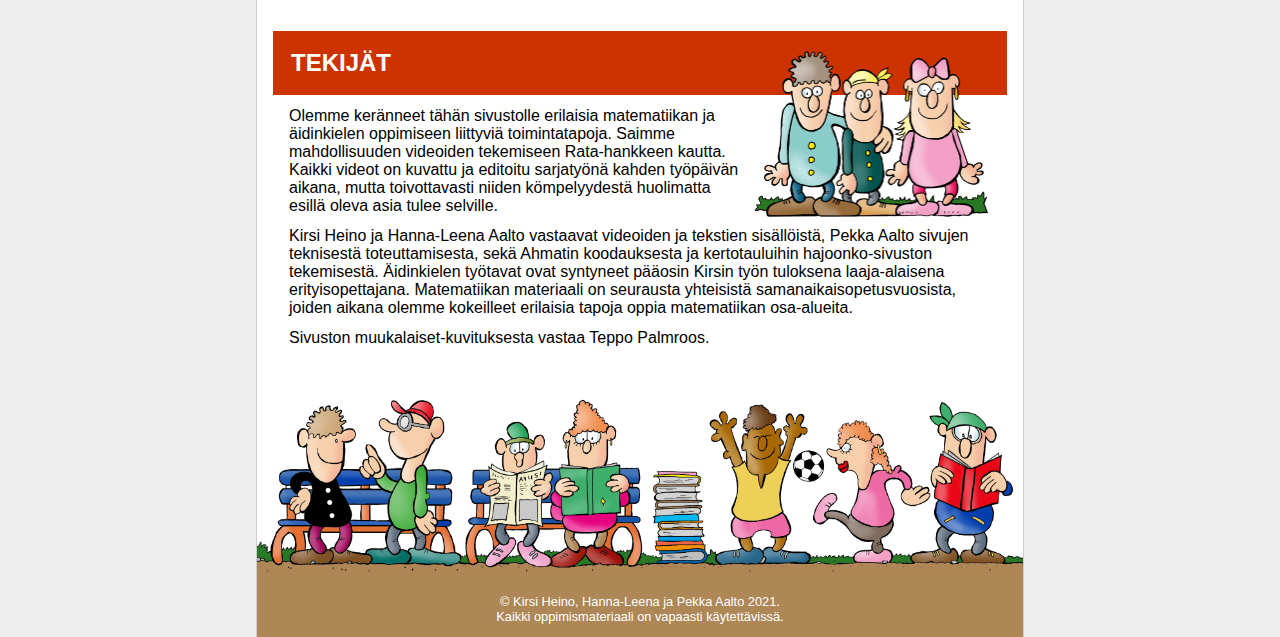
==== commit d9a3a8a6: "Kuvia lisätty" ====
--- a/index.html
+++ b/index.html
@@ -29,6 +29,8 @@
         
         <div class="section_content">
 
+          <img class="img_float img_float-big" src="images/Kirjoja2021.png">
+
           <h3>Lukunopeuden ja -tarkkuuden harjoittelu</h3>
 
           <p>Olemme keränneet tähän erilaisia lukunopeuden ja 
@@ -230,6 +232,8 @@
         <h2 class="matematiikka">Matematiikka</h2>
 
         <div class="section_content">
+
+          <img class="img_float" src="images/kuutiot.png">
 
           <p>Olemme keränneet tähän työtapoja, joita käytämme matematiikan opetuksessa
             1-3 luokkien aikana. Kaikki työtavat ovat sellaisia, joita käytämme 
@@ -574,7 +578,7 @@
 
         <div class="section_content">
 
-          <img class="img_float" src="images/kolmekaverusta.jpg">
+          <img class="img_float" src="images/kolmekaverusta.png">
 
           <p>Olemme keränneet tähän sivustolle erilaisia matematiikan ja äidinkielen oppimiseen 
             liittyviä toimintatapoja. Saimme mahdollisuuden videoiden tekemiseen Rata-hankkeen 
--- a/styles.css
+++ b/styles.css
@@ -78,7 +78,8 @@
 
 .header_nav > div {
     flex: 1 1 auto;
-    min-width: 9rem;    
+    min-width: 9rem;
+    width: 80%;    
     text-align: center;
     margin: 0 0.75rem;
     color: #fff;
@@ -144,7 +145,7 @@
     padding: 0 0;   
 }
 
-.card {
+.card, .imgcard {
     border: 1px solid #999999;
 }
 
@@ -213,7 +214,13 @@
     float: none;
     width: 100%;
     max-width: 15rem;    
-    margin-top: 0;
+    margin-top: 1rem;
+
+}
+
+.img_float-big {
+    max-width: 25rem;
+    
 }
 
 /* Medium devices (landscape tablets, 768px and up) */
@@ -224,7 +231,7 @@
     }
 
     .header_nav div {
-        max-width: 9rem;
+        max-width: 12rem;
     }
 
 }
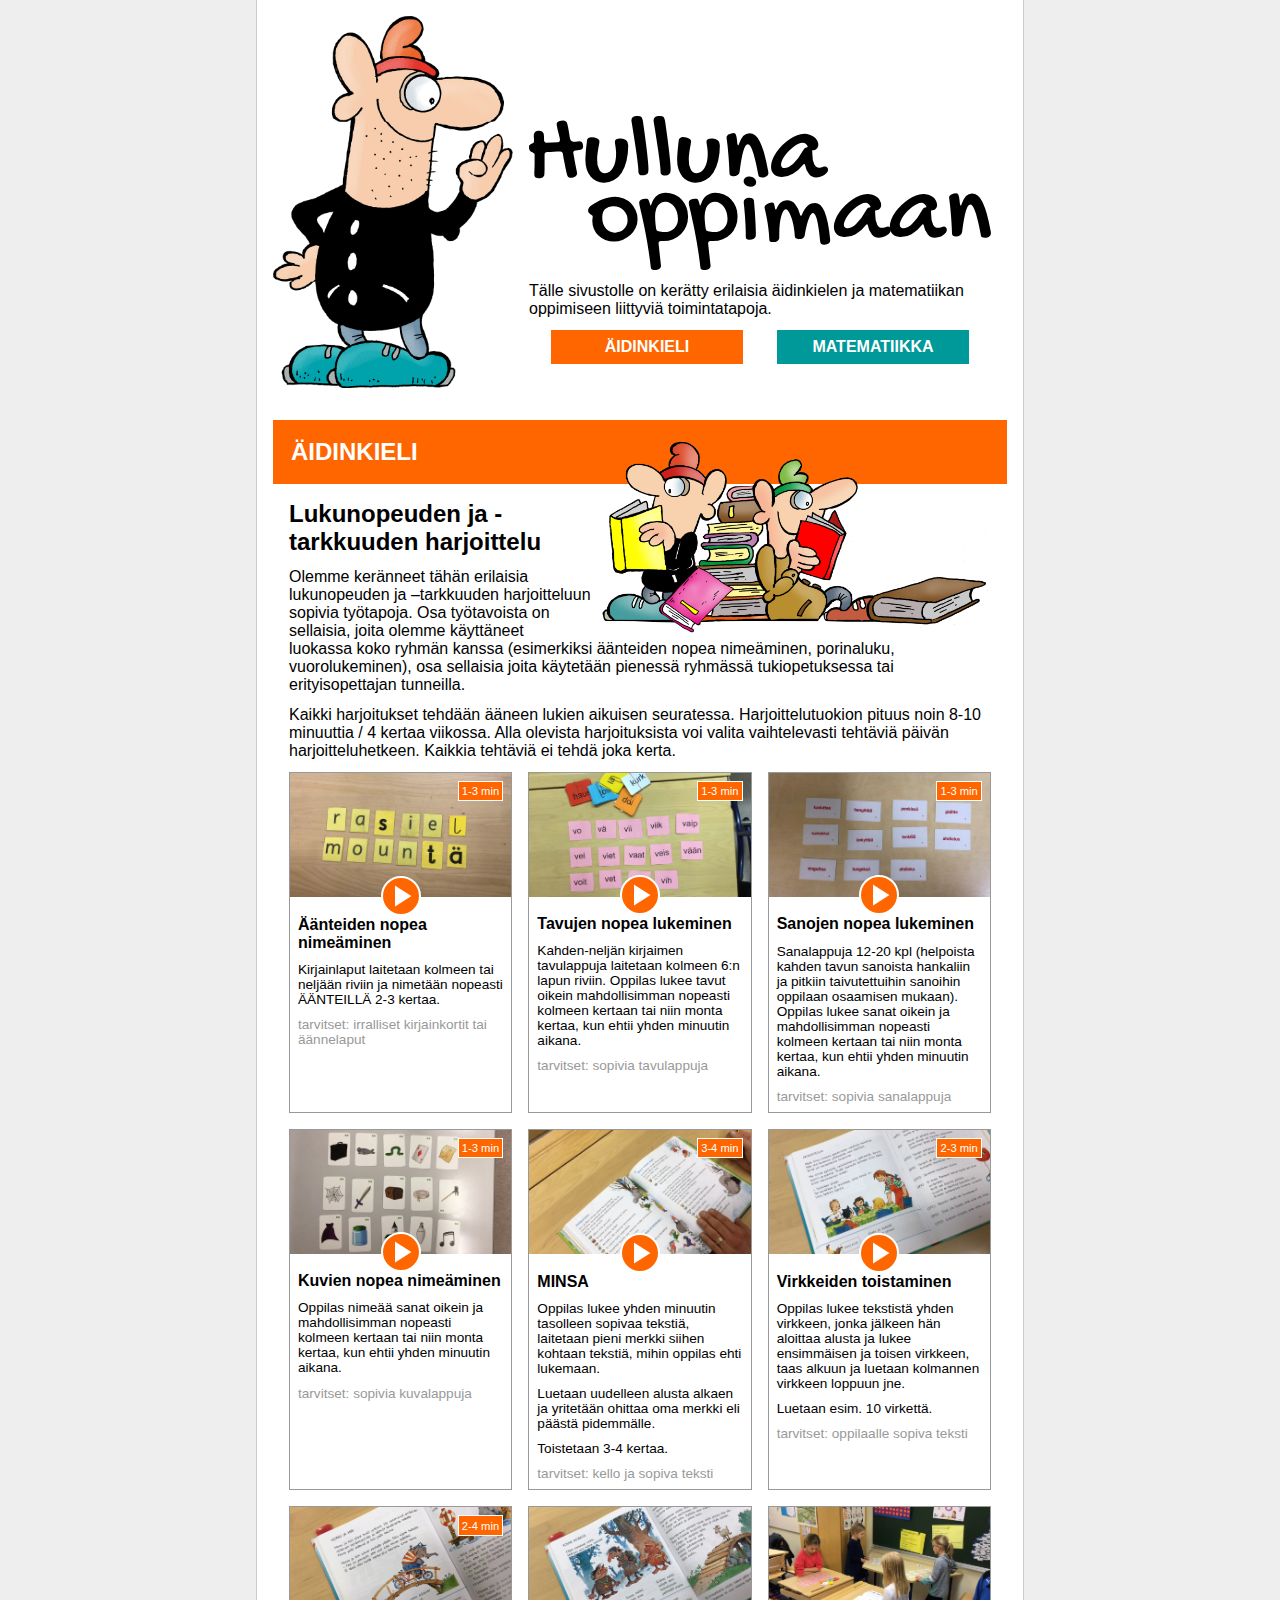
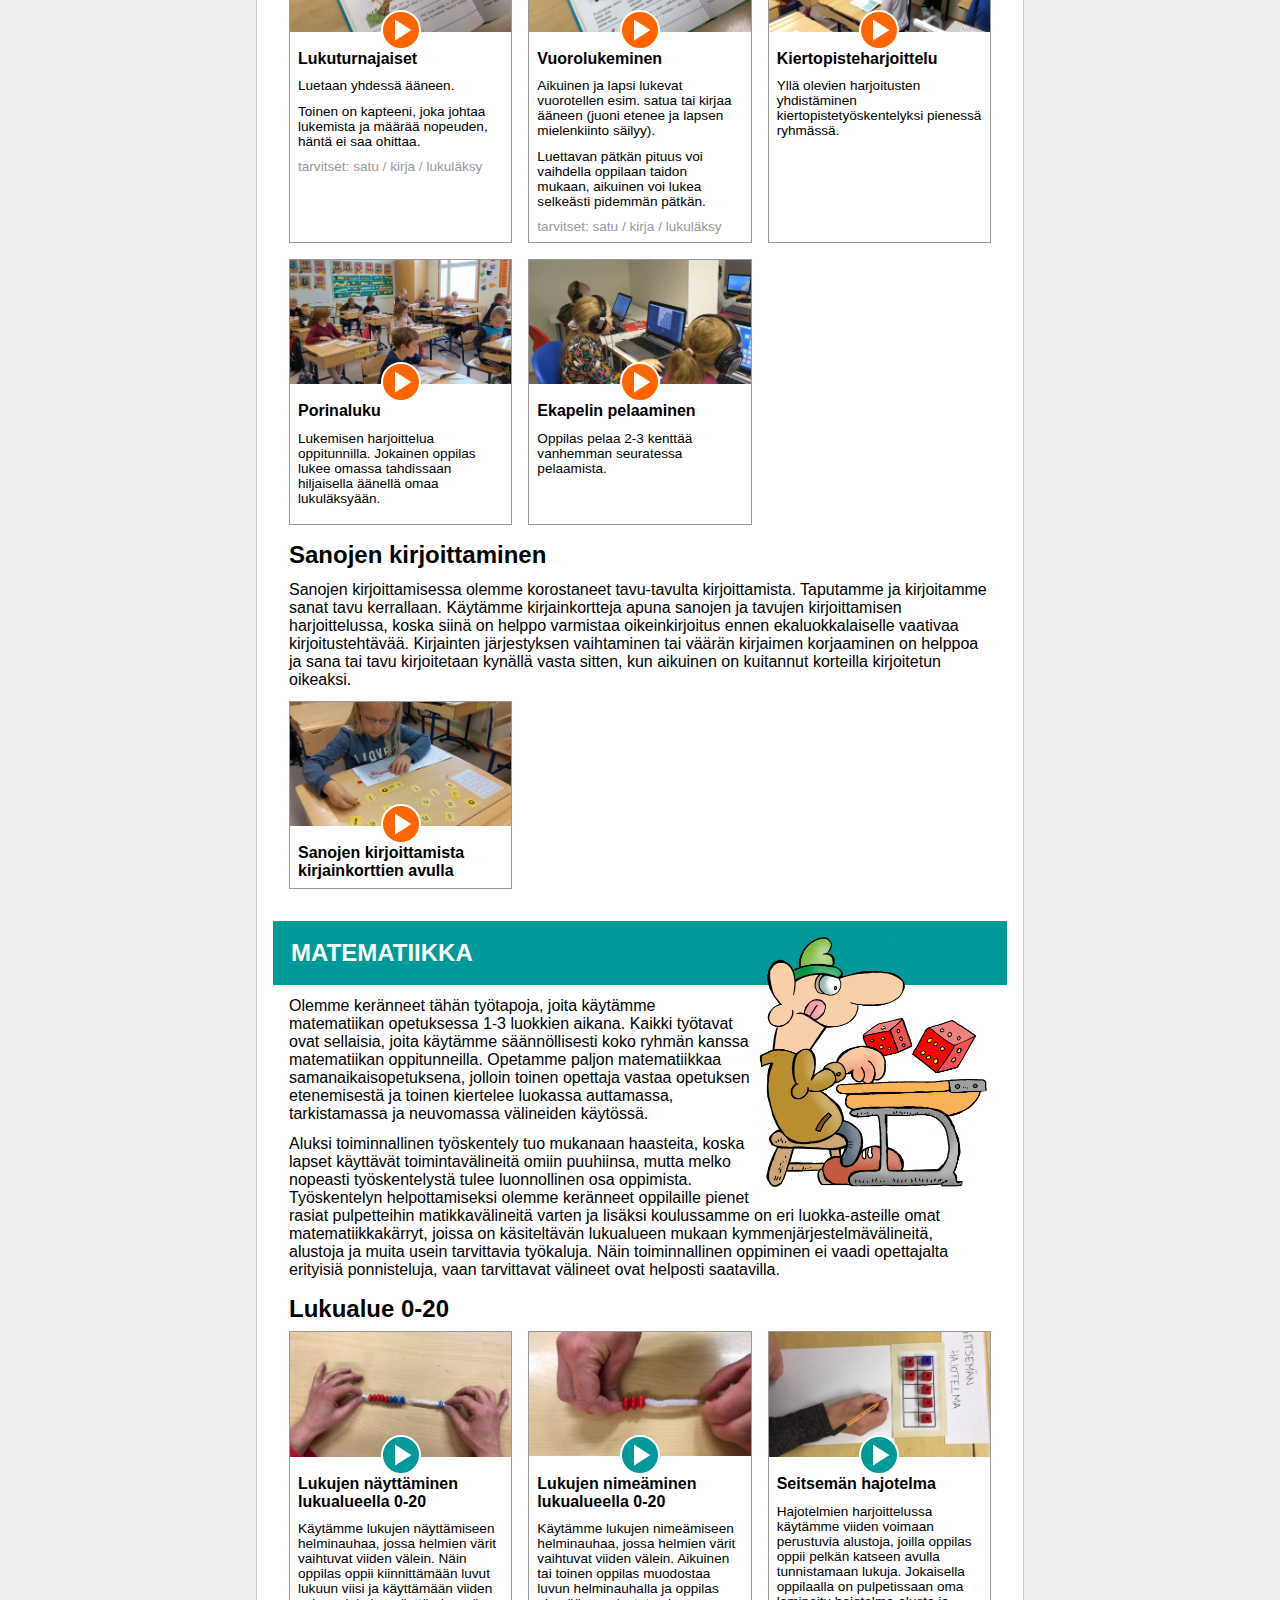
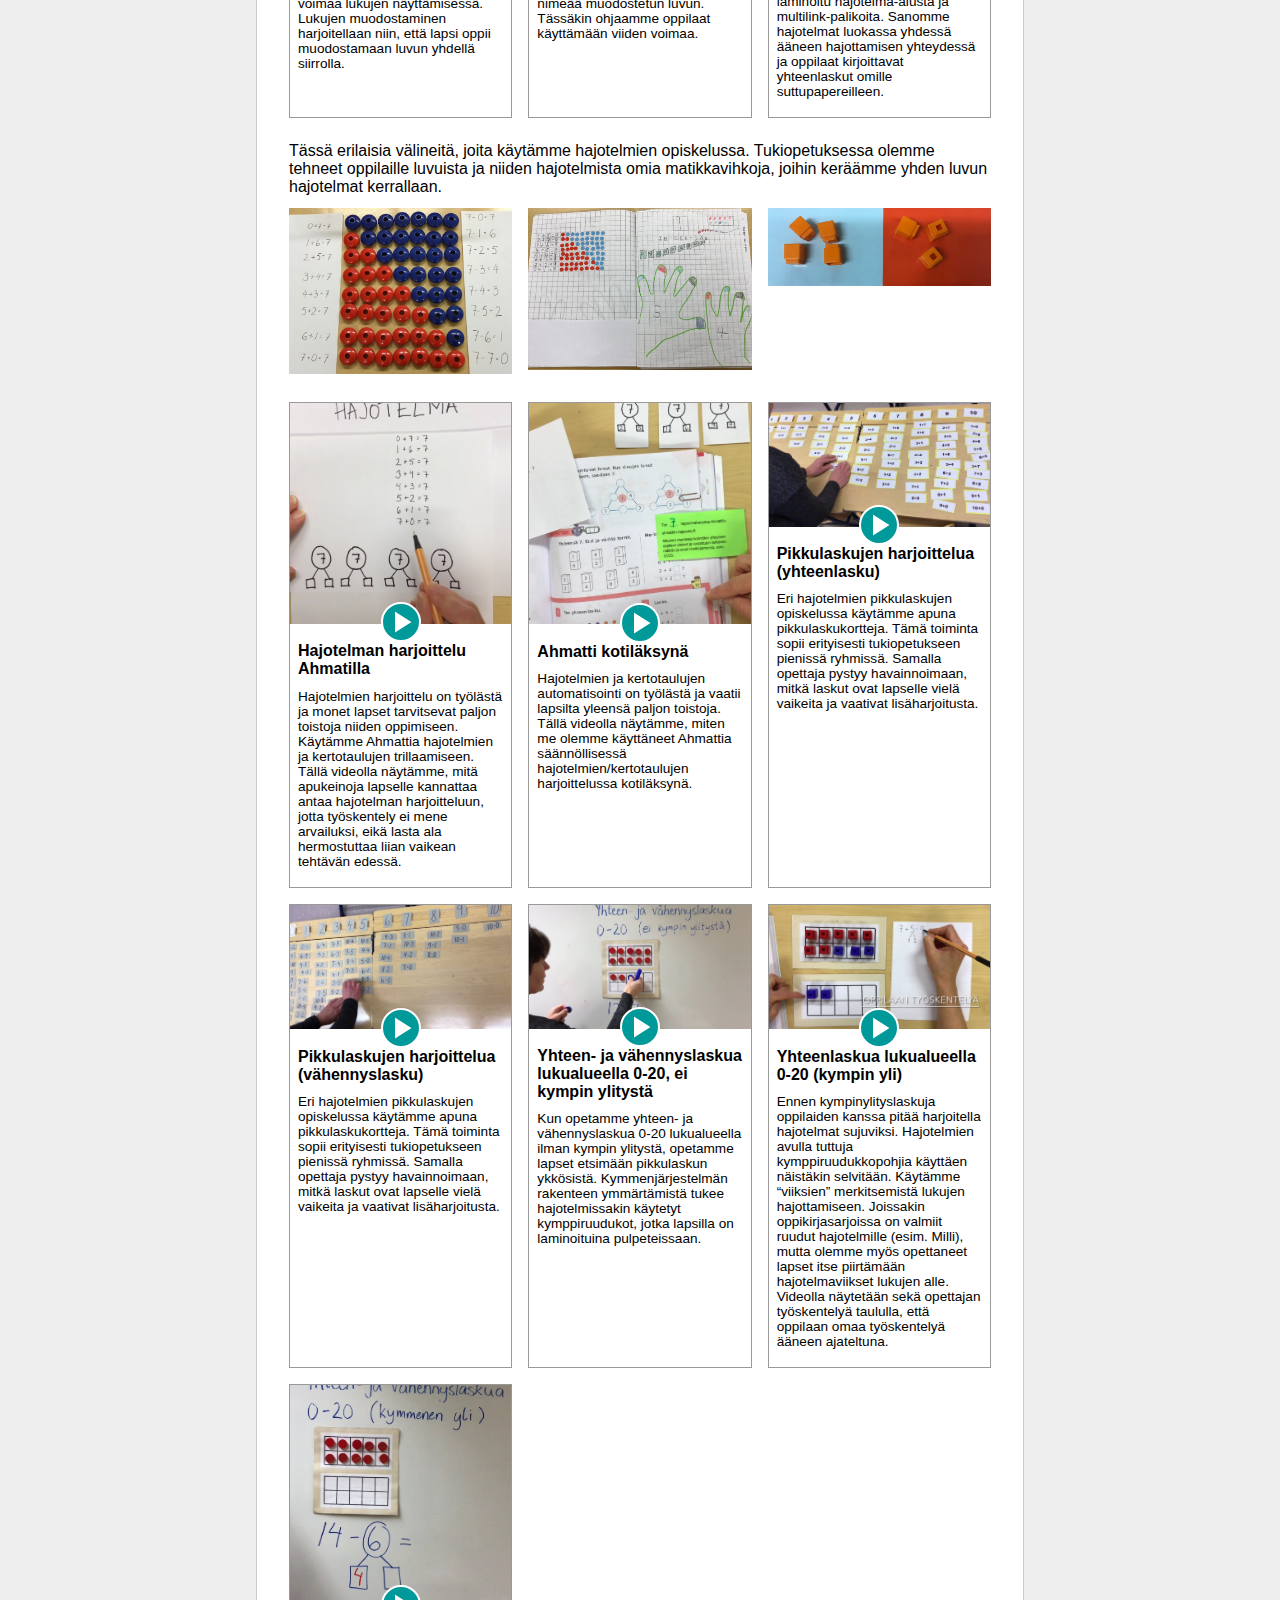
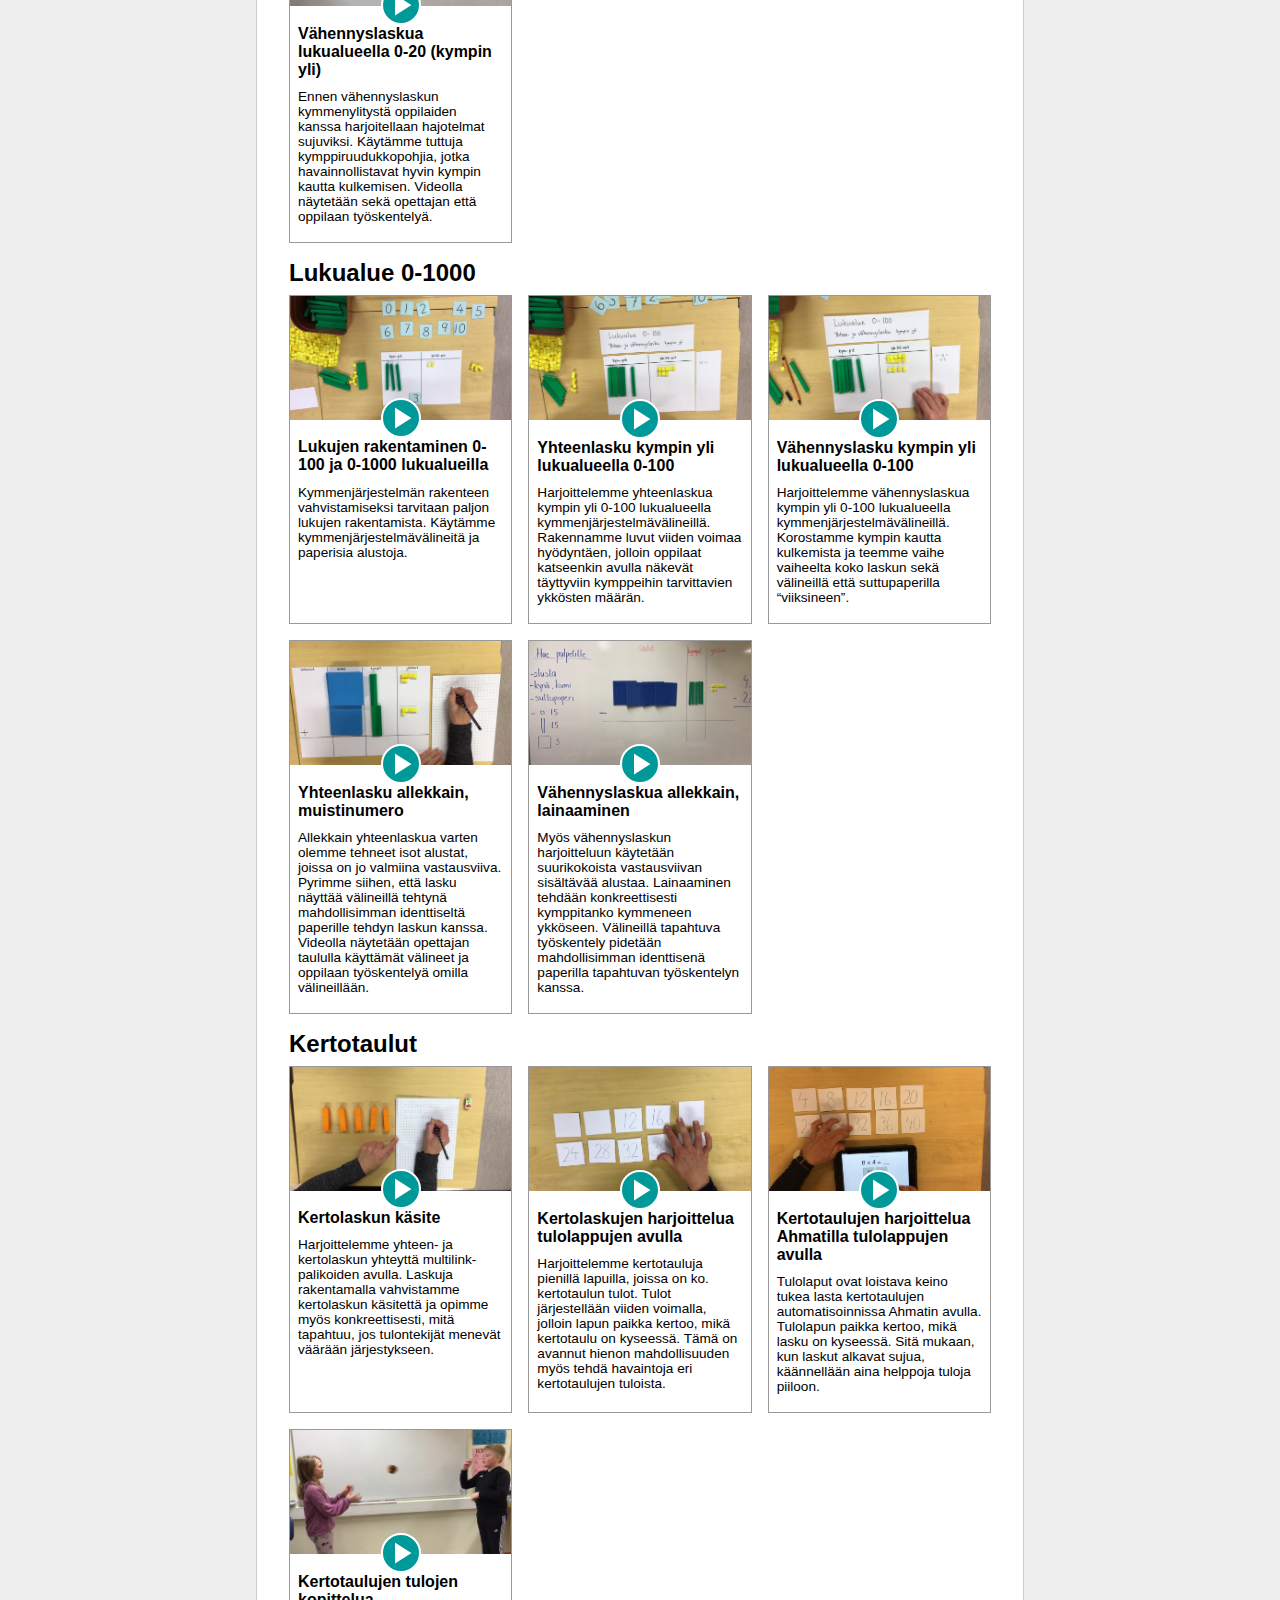
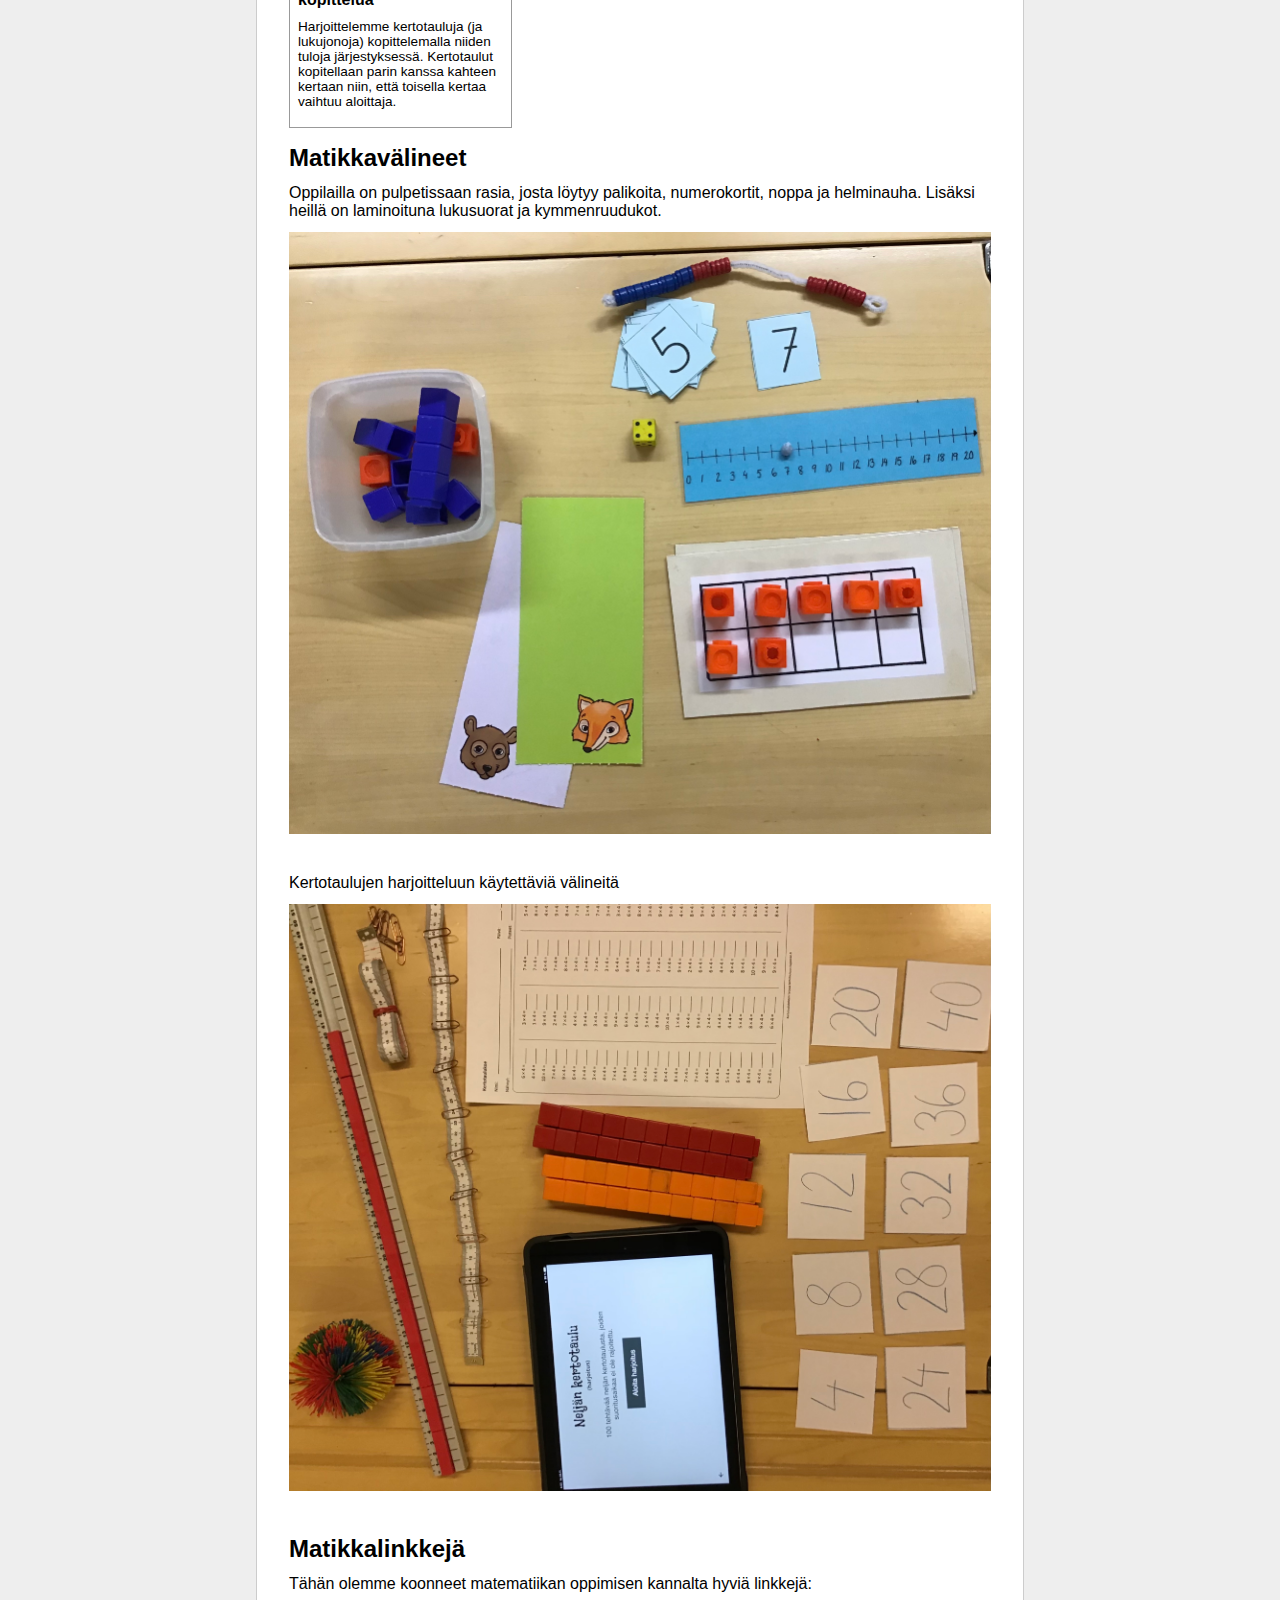
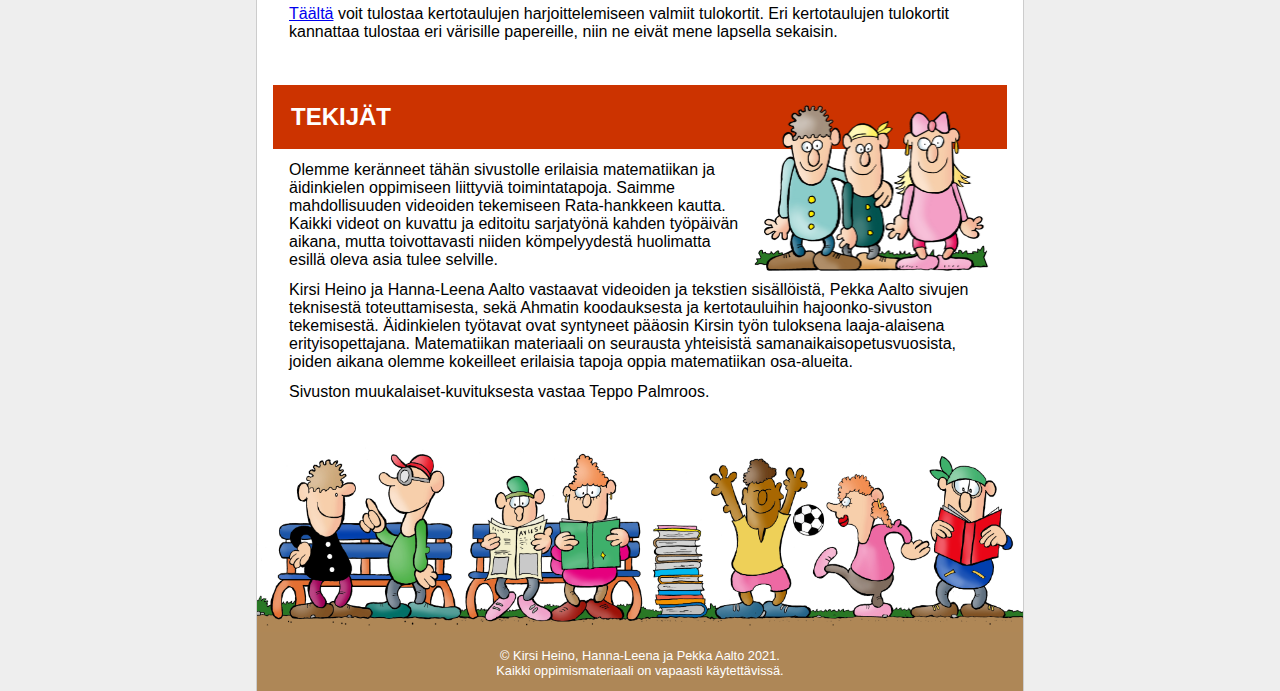
==== commit 798184c5: "Kuvia uudelleen nimetty ja tulolaput linkitys korjattu" ====
--- a/index.html
+++ b/index.html
@@ -29,7 +29,7 @@
         
         <div class="section_content">
 
-          <img class="img_float img_float-big" src="images/Kirjoja2021.png">
+          <img class="img_float img_float-big" src="images/aidinkieli.png">
 
           <h3>Lukunopeuden ja -tarkkuuden harjoittelu</h3>
 
@@ -233,7 +233,7 @@
 
         <div class="section_content">
 
-          <img class="img_float" src="images/kuutiot.png">
+          <img class="img_float" src="images/matematiikka.png">
 
           <p>Olemme keränneet tähän työtapoja, joita käytämme matematiikan opetuksessa
             1-3 luokkien aikana. Kaikki työtavat ovat sellaisia, joita käytämme 
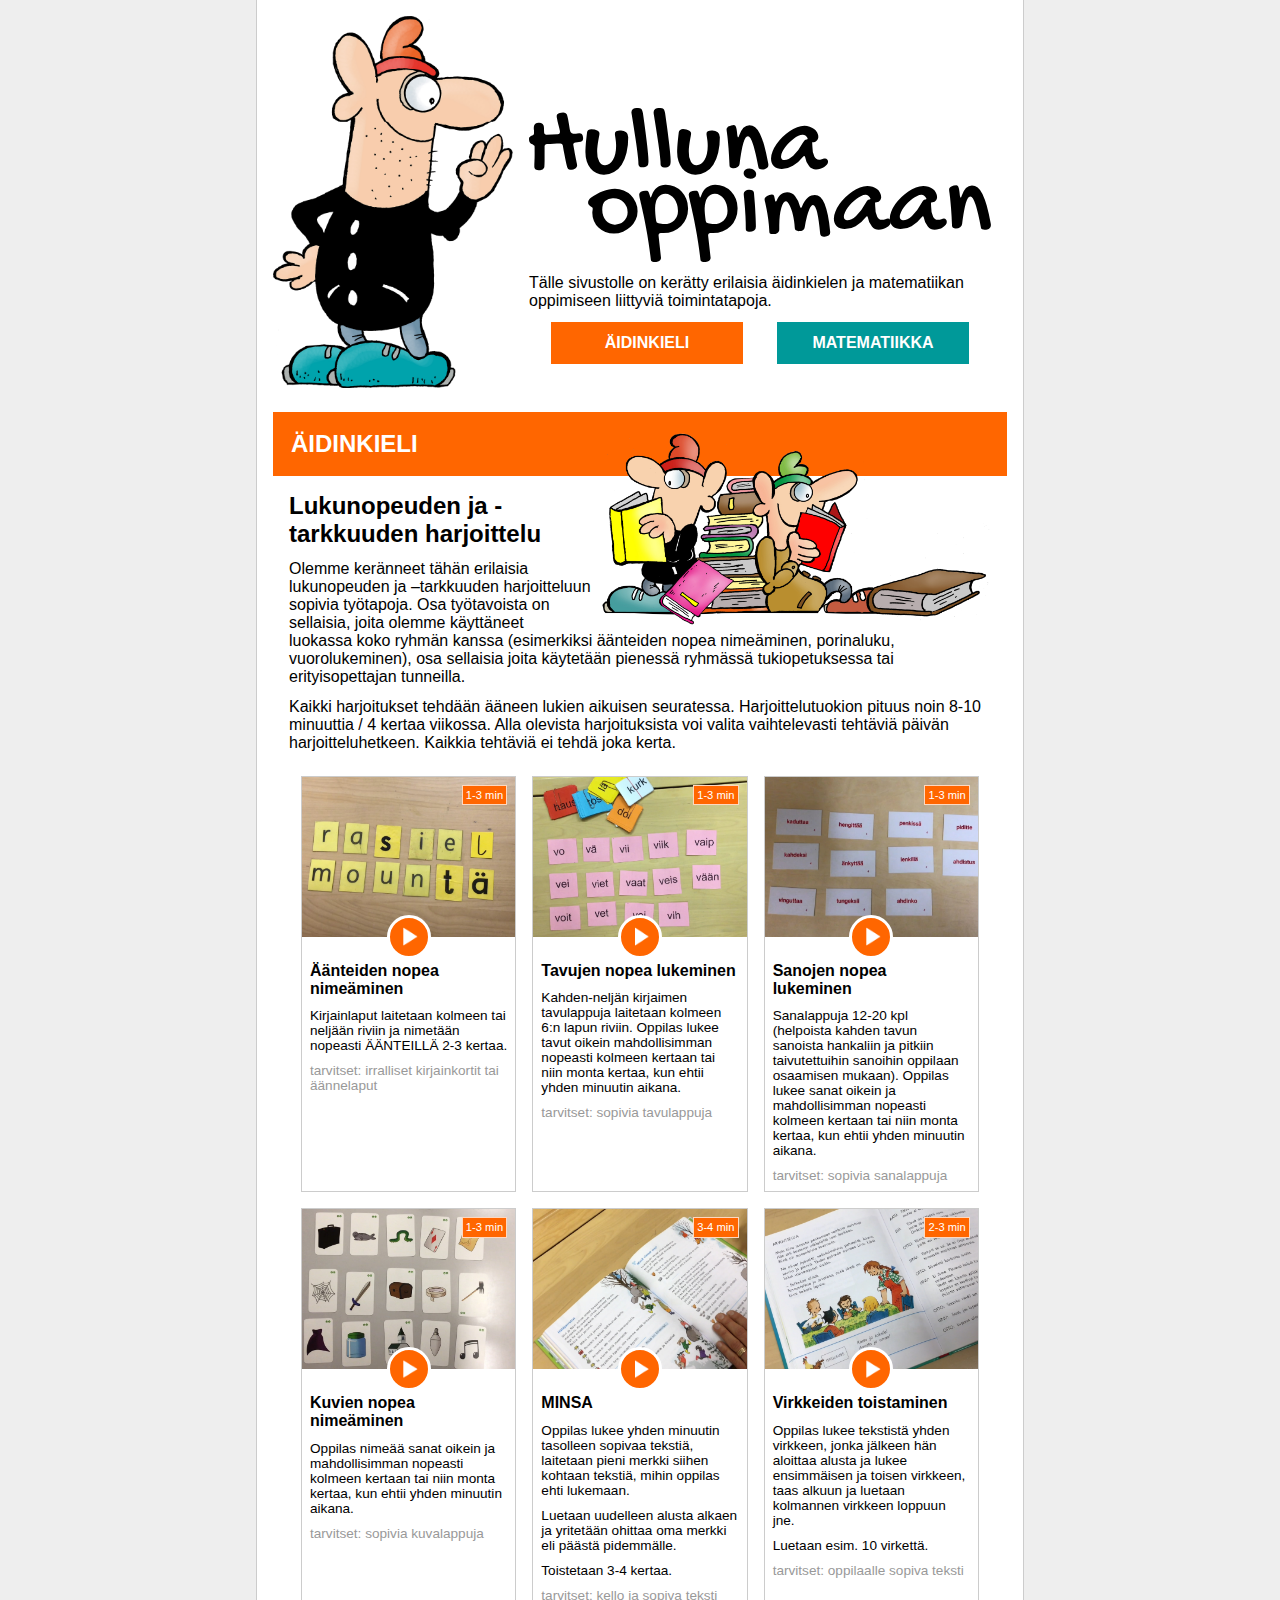
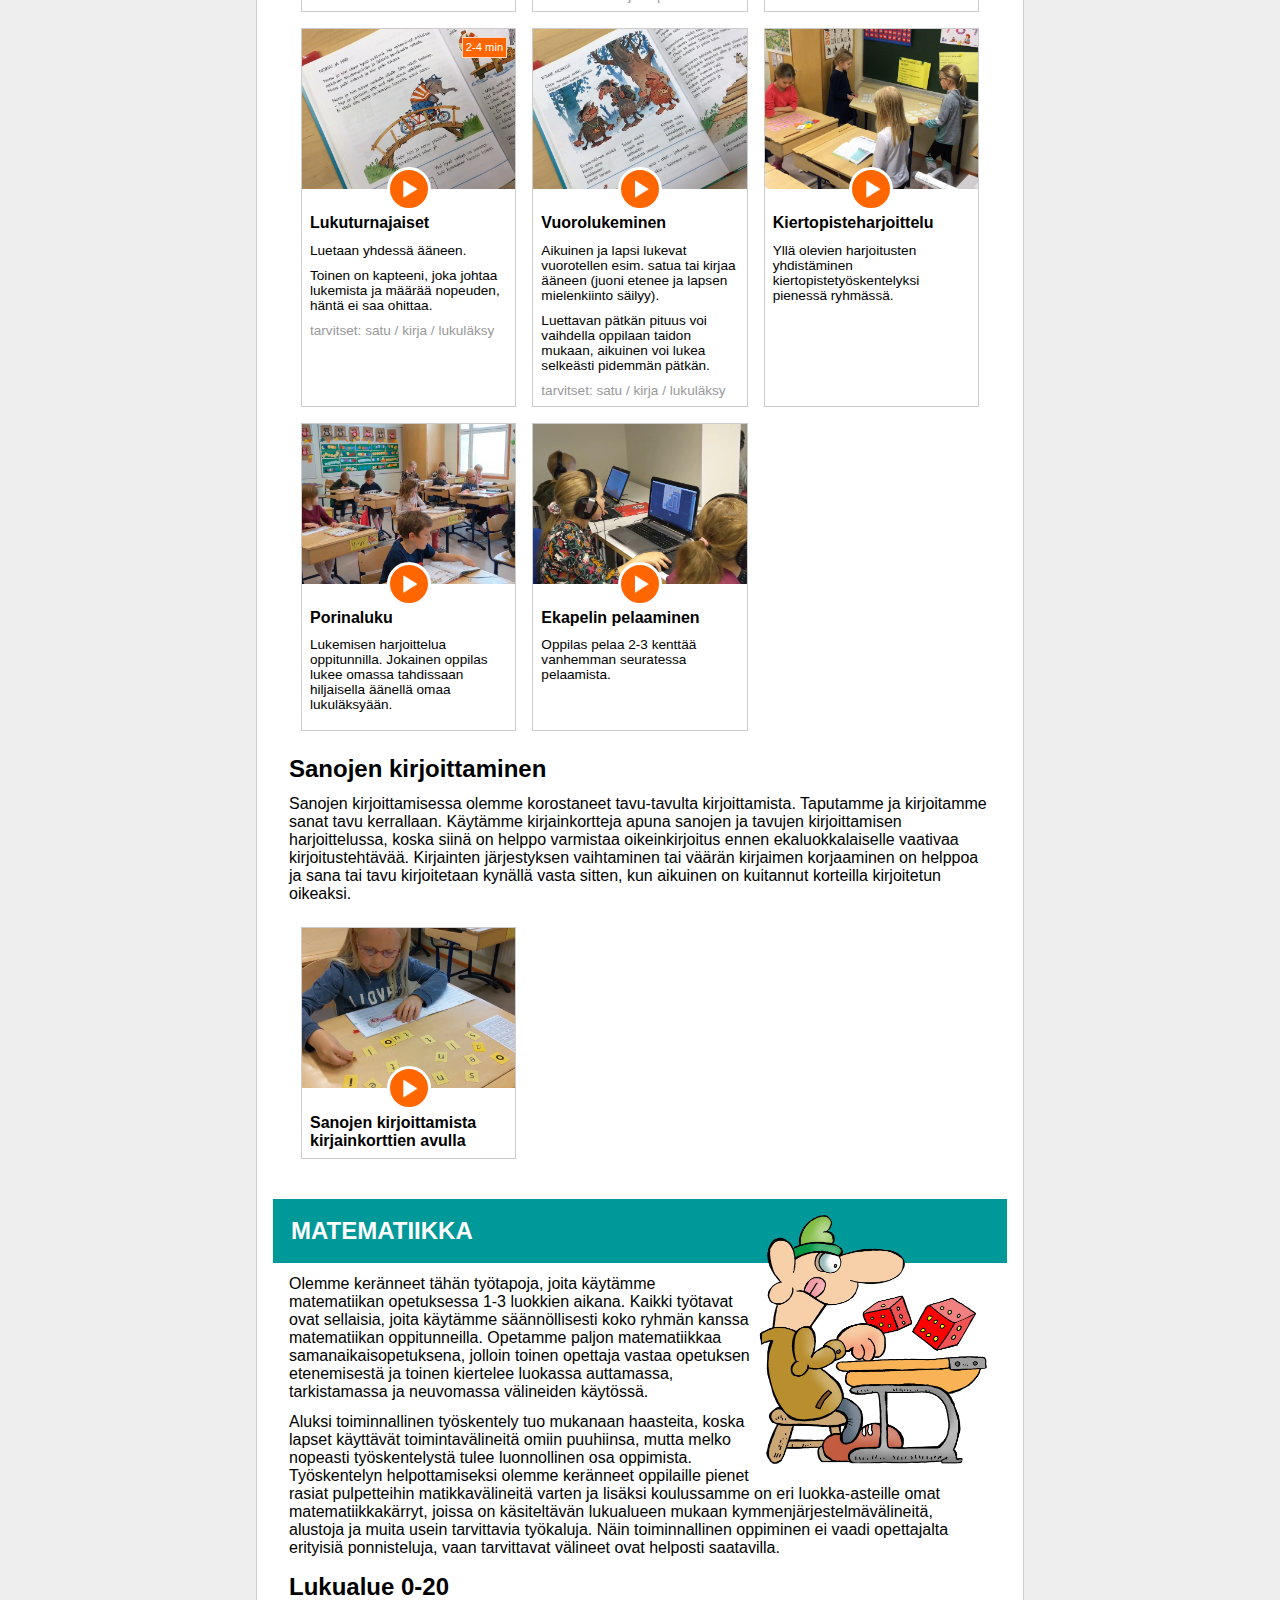
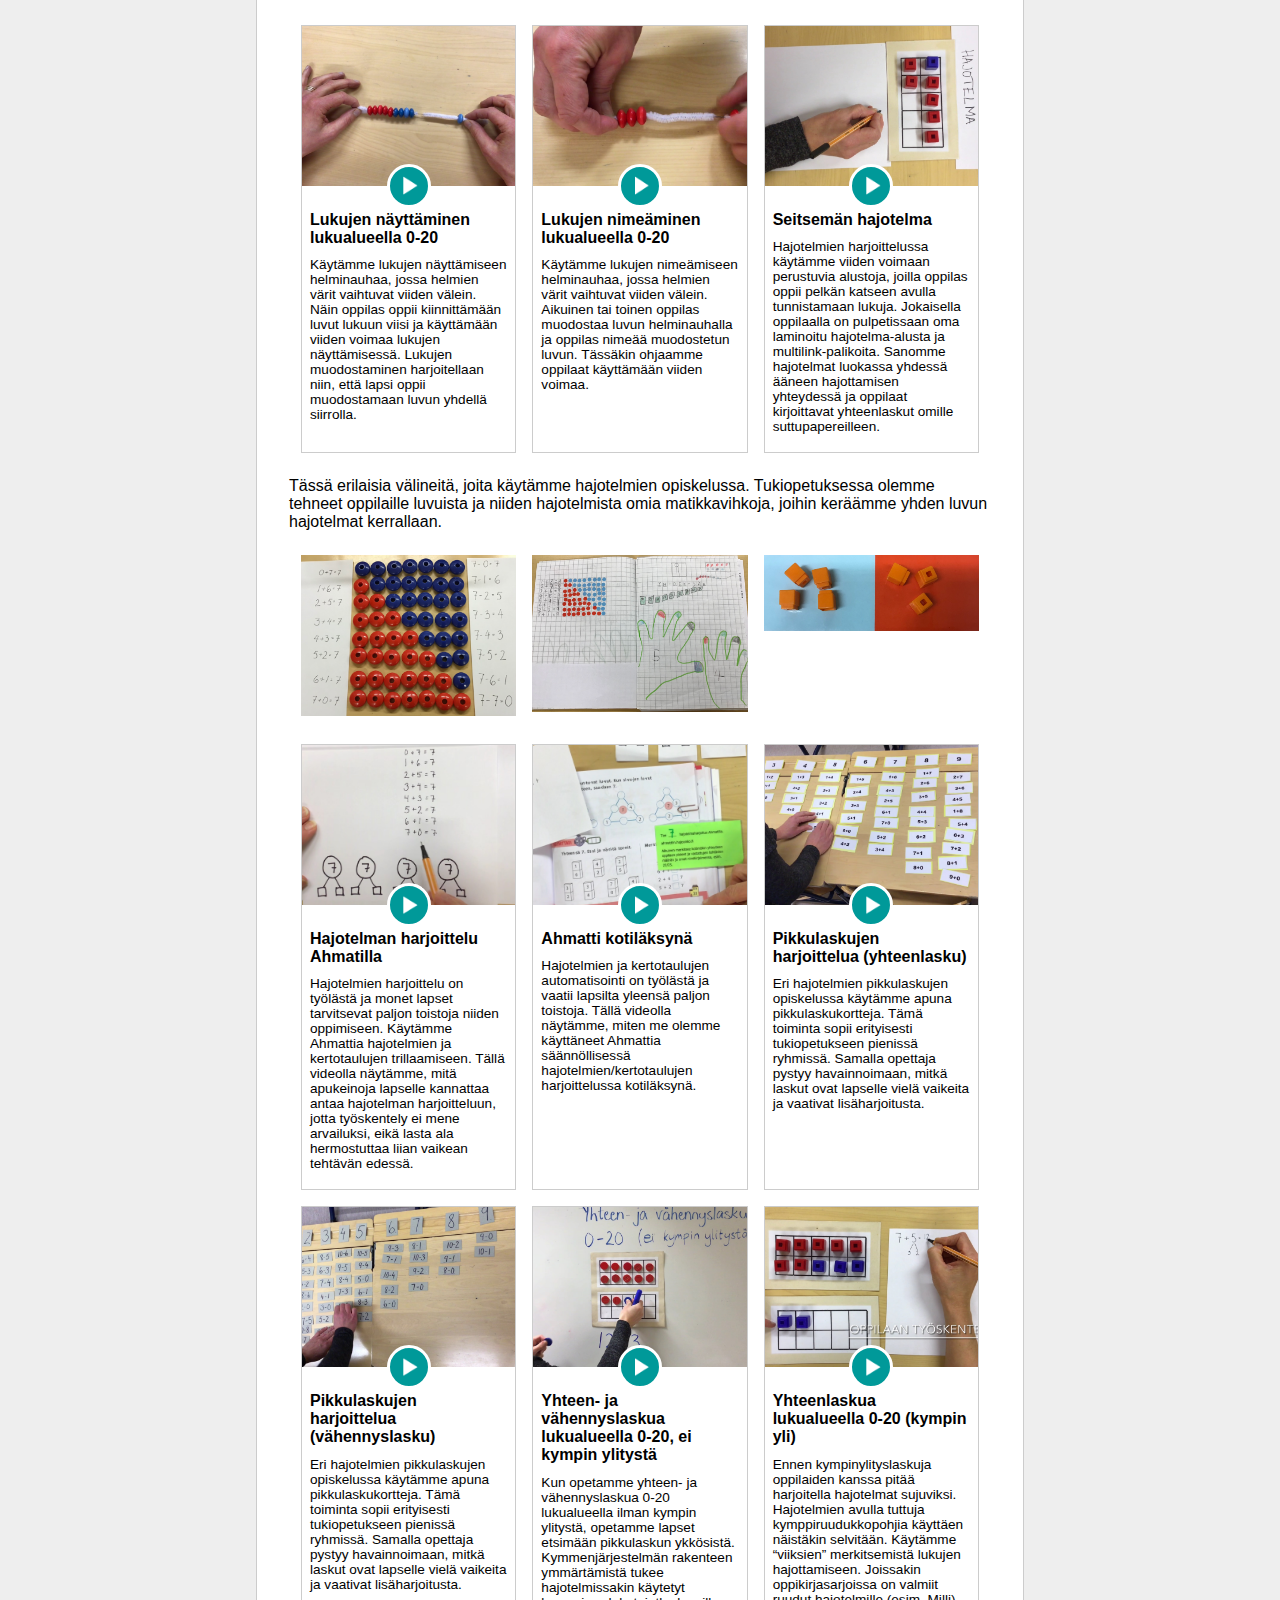
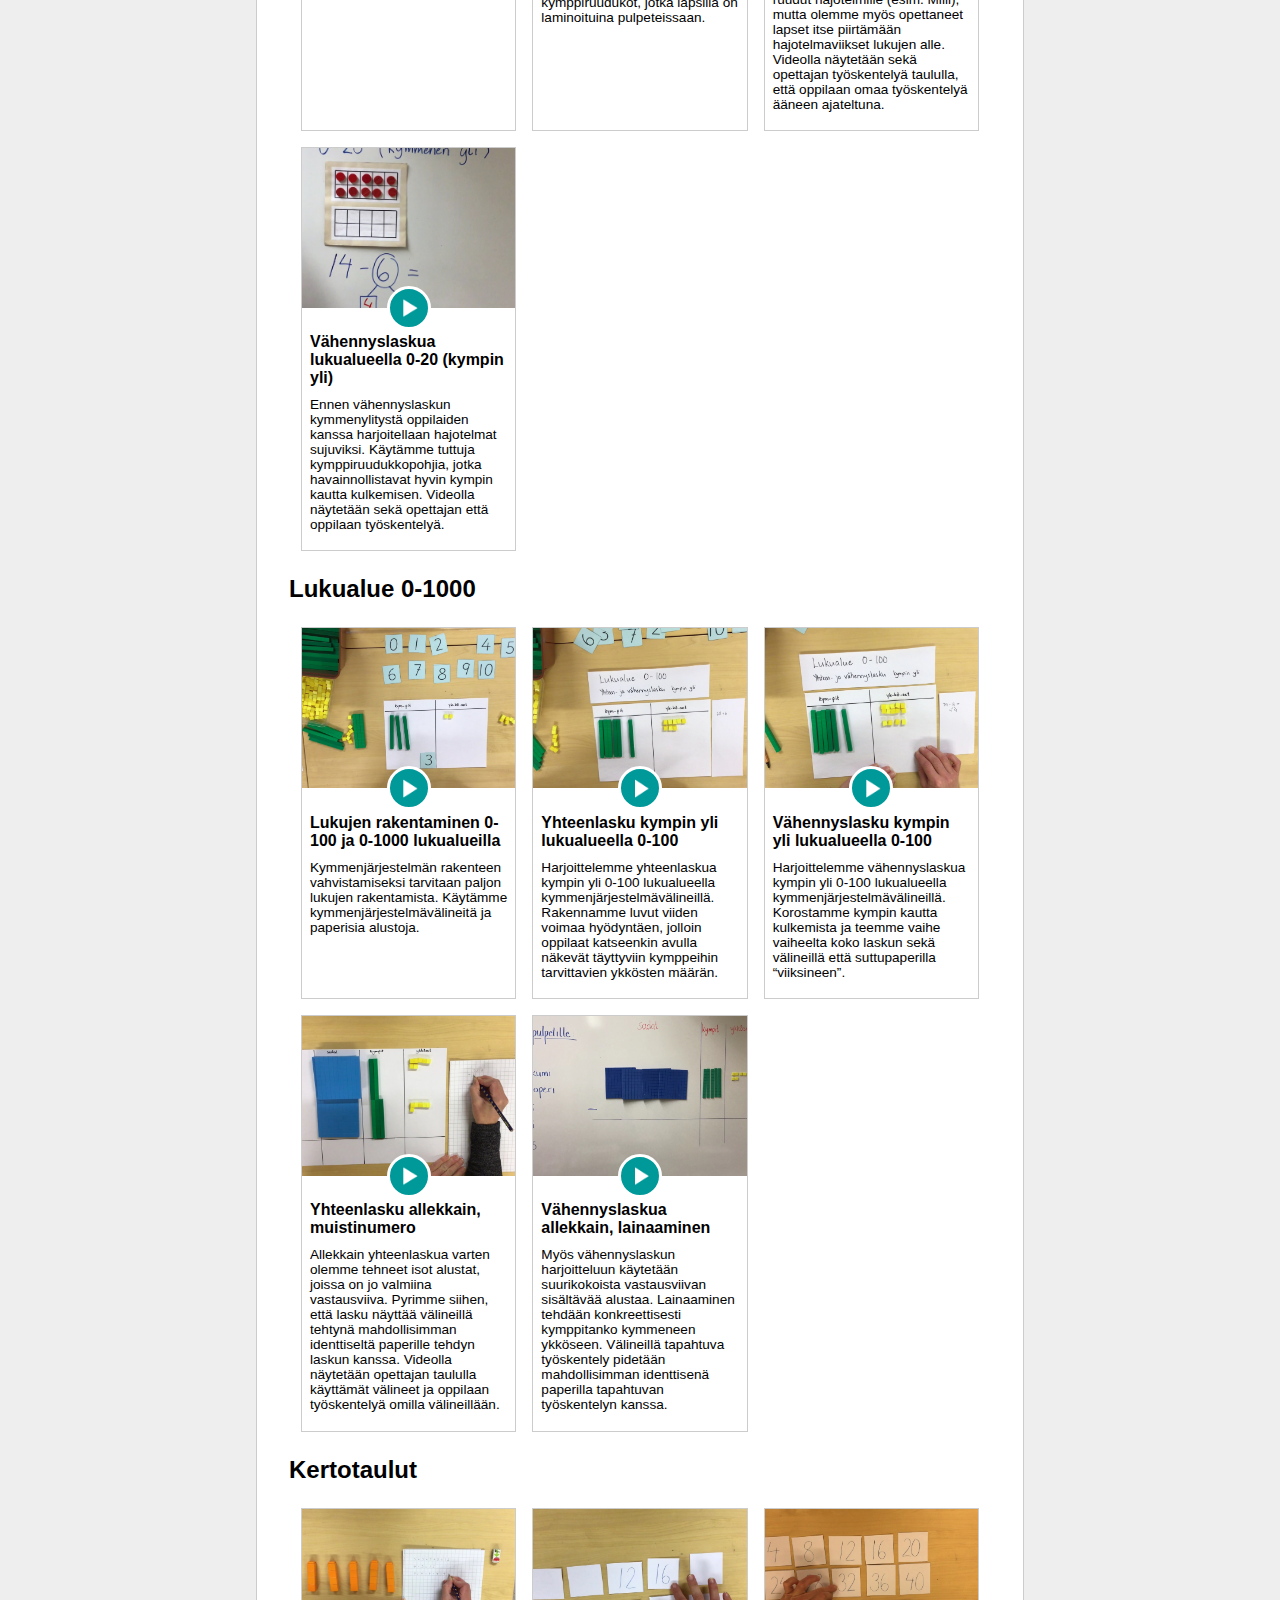
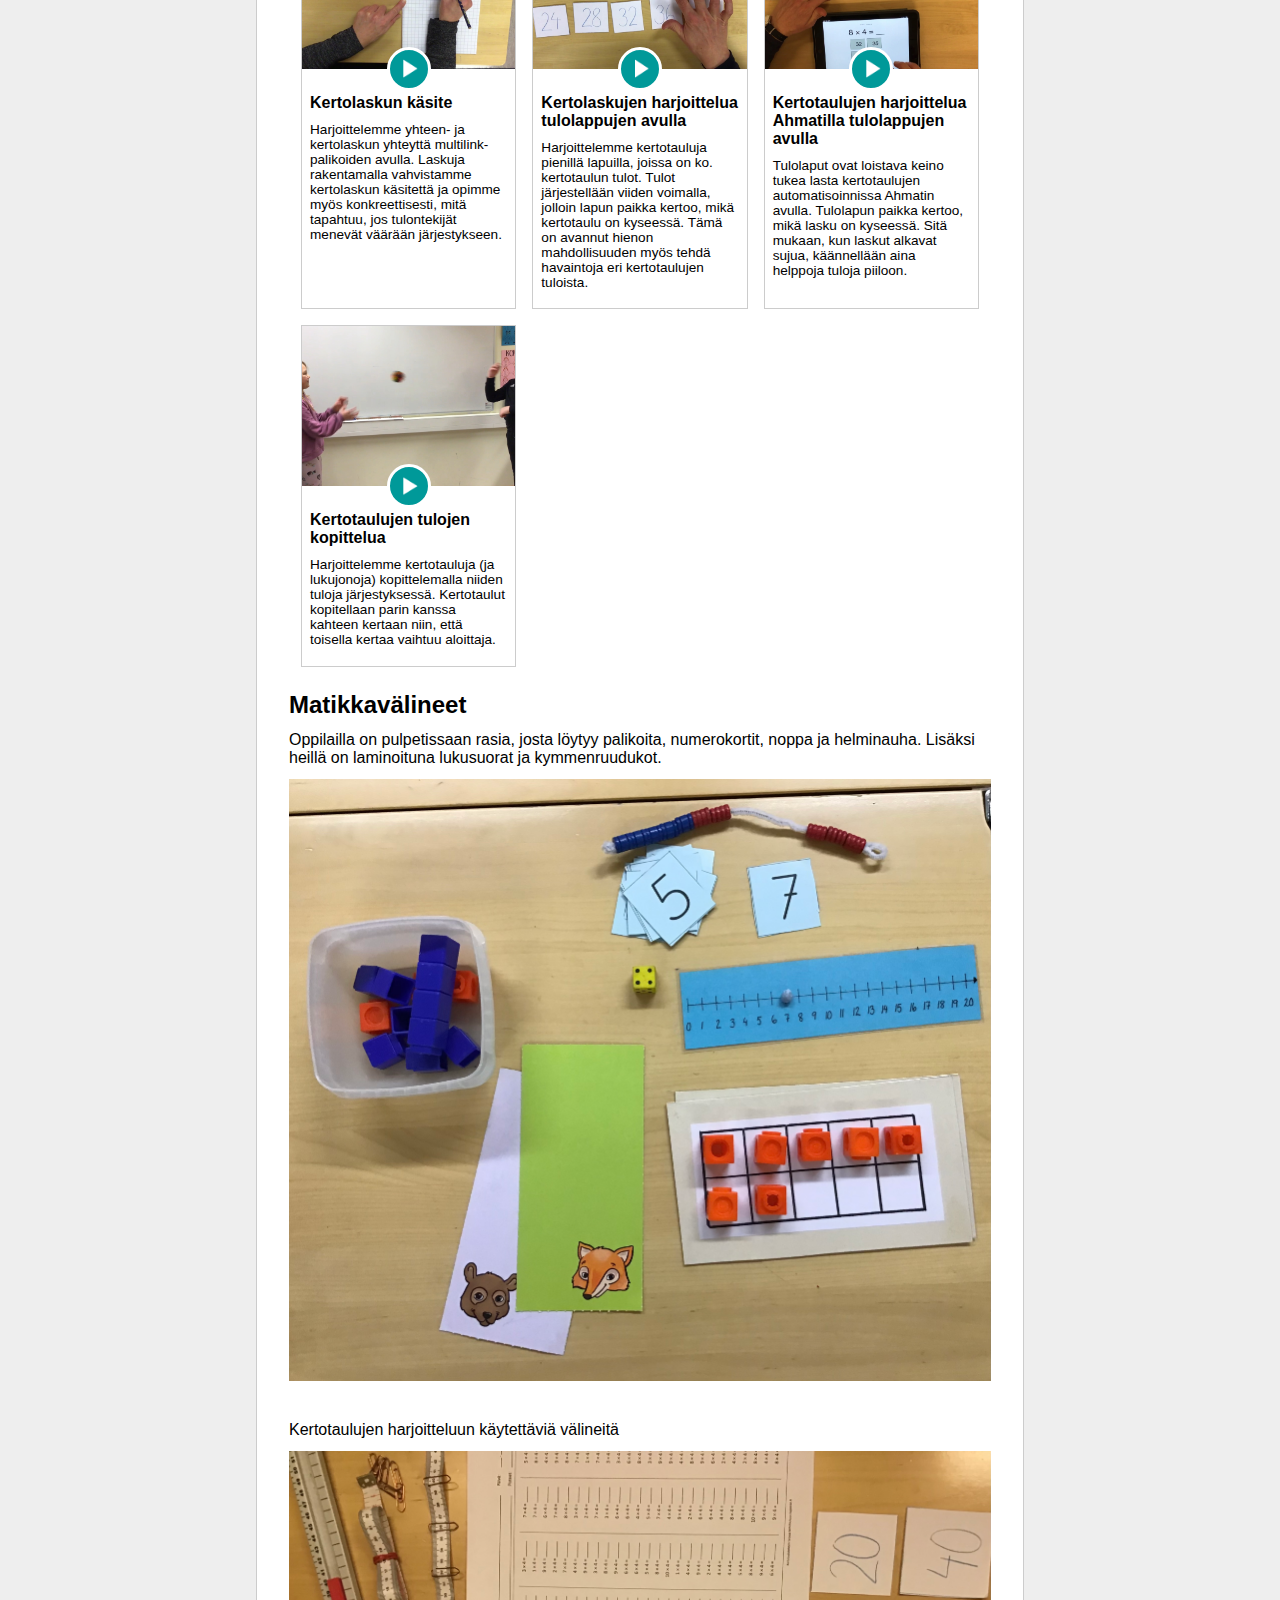
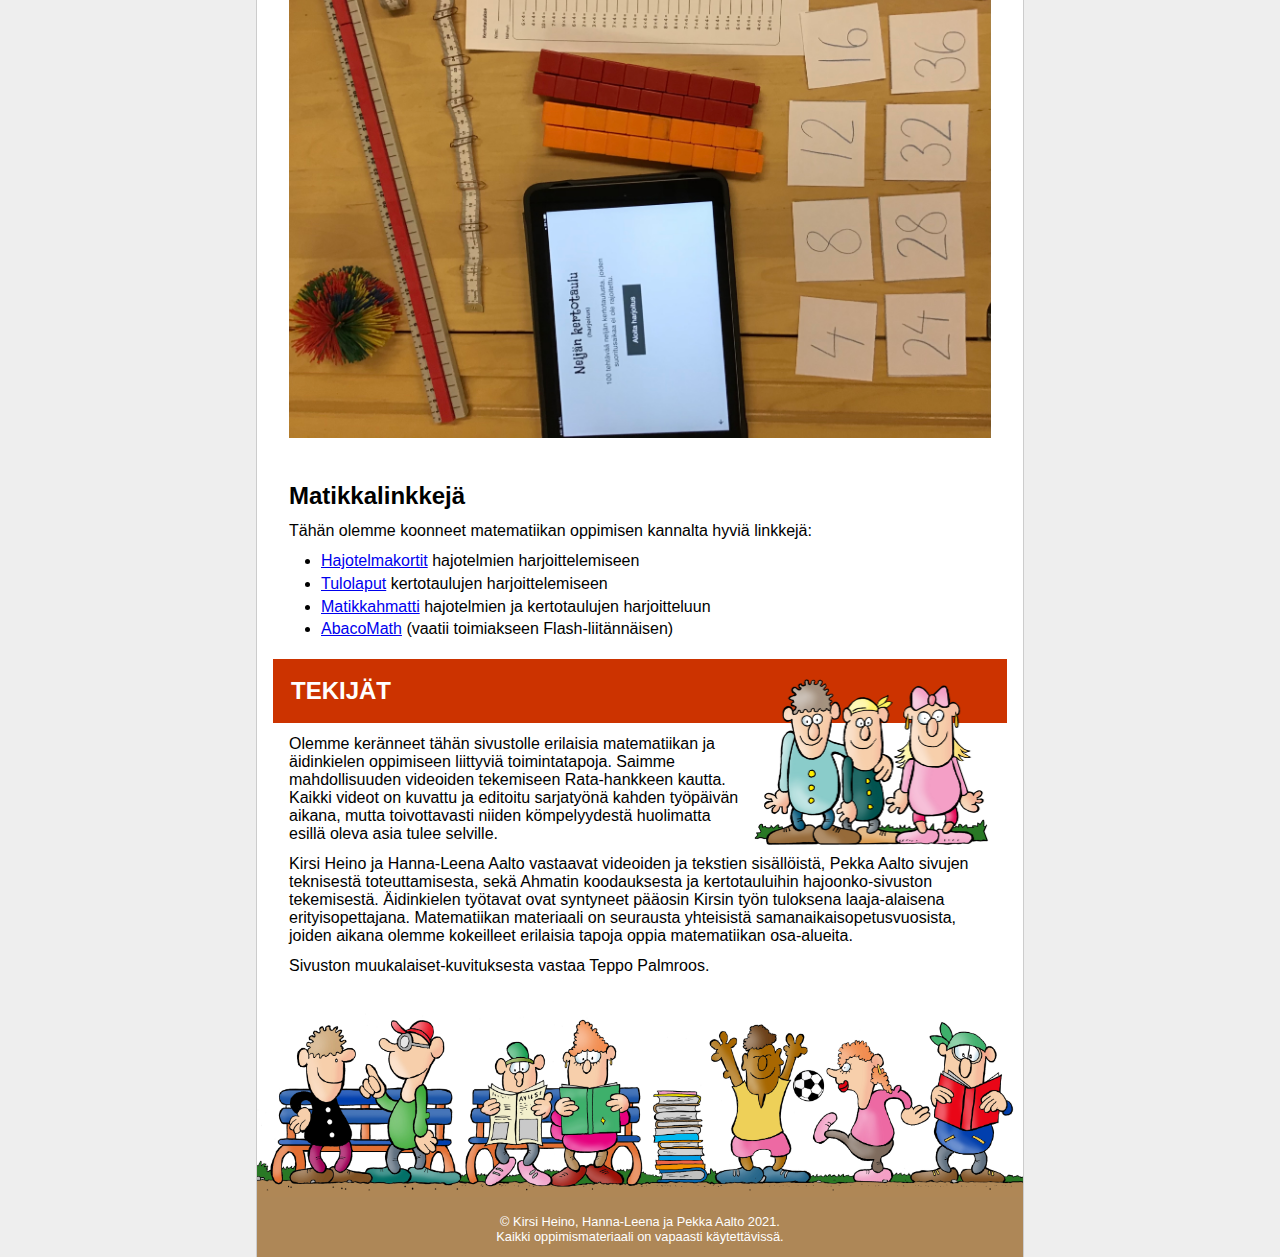
==== commit 098e15c7: "Lappusivua päivitetty ja ulkoasuviilauksia" ====
--- a/index.html
+++ b/index.html
@@ -498,7 +498,7 @@
             <div class="cards">
 
               <div class="card">
-                <div class="card_img"><img src="screens/8AZdMHUoiqg.jpg"></div>
+                <div class="card_img"><a class="matematiikka" href="https://youtu.be/8AZdMHUoiqg" target="_blank" rel="noopener noreferrer"><img src="screens/8AZdMHUoiqg.jpg"></a></div>
                 <div class="card_link">
                   <a class="matematiikka" href="https://youtu.be/8AZdMHUoiqg" target="_blank" rel="noopener noreferrer"><img src="images/play_white_18dp.png"></a>
                 </div>
@@ -511,7 +511,7 @@
               </div>  
 
               <div class="card">
-                <div class="card_img"><img src="screens/RmgwVp5J2Uo.jpg"></div>
+                <div class="card_img"><a class="matematiikka" href="https://youtu.be/RmgwVp5J2Uo" target="_blank" rel="noopener noreferrer"><img src="screens/RmgwVp5J2Uo.jpg"></a></div>
                 <div class="card_link">
                   <a class="matematiikka" href="https://youtu.be/RmgwVp5J2Uo" target="_blank" rel="noopener noreferrer"><img src="images/play_white_18dp.png"></a>
                 </div>
@@ -524,7 +524,7 @@
               </div>  
 
               <div class="card">
-                <div class="card_img"><img src="screens/eTzPl0bO-Fo.jpg"></div>
+                <div class="card_img"><a class="matematiikka" href="https://youtu.be/eTzPl0bO-Fo" target="_blank" rel="noopener noreferrer"><img src="screens/eTzPl0bO-Fo.jpg"></a></div>
                 <div class="card_link">
                   <a class="matematiikka" href="https://youtu.be/eTzPl0bO-Fo" target="_blank" rel="noopener noreferrer"><img src="images/play_white_18dp.png"></a>
                 </div>
@@ -537,7 +537,7 @@
               </div>  
 
               <div class="card">
-                <div class="card_img"><img src="screens/579NdBevpHM.jpg"></div>
+                <div class="card_img"><a class="matematiikka" href="https://youtu.be/579NdBevpHM" target="_blank" rel="noopener noreferrer"><img src="screens/579NdBevpHM.jpg"></a></div>
                 <div class="card_link">
                   <a class="matematiikka" href="https://youtu.be/579NdBevpHM" target="_blank" rel="noopener noreferrer"><img src="images/play_white_18dp.png"></a>
                 </div>
@@ -566,7 +566,16 @@
 
             <p>Tähän olemme koonneet matematiikan oppimisen kannalta hyviä linkkejä:</p>
 
+            <ul>
+              <li><a href="#">Hajotelmakortit</a> hajotelmien harjoittelemiseen</li>
+              <li><a href="tulolaput/">Tulolaput</a> kertotaulujen harjoittelemiseen</li>
+              <li><a href="https://ahmattiin.hajoonko.fi">Matikkahmatti</a> hajotelmien ja kertotaulujen harjoitteluun</li>
+              <li><a href="https://www.oph.fi/fi/oppimateriaali/aihioita-matematiikan-erityisopetukseen">AbacoMath</a> (vaatii toimiakseen Flash-liitännäisen)</li>
+            </ul>
+
+            <!--
             <p><a href="tulolaput/">Täältä</a> voit tulostaa kertotaulujen harjoittelemiseen valmiit tulokortit. Eri kertotaulujen tulokortit kannattaa tulostaa eri värisille papereille, niin ne eivät mene lapsella sekaisin. </p>
+            -->
 
           </div>
 
--- a/styles.css
+++ b/styles.css
@@ -25,7 +25,8 @@
     background-color: #999999;
     padding: 0.75em;
     text-transform: uppercase;
-    /* position: sticky; top: 0; */
+    position: sticky; top: 0;
+    z-index: 1000;
 }
 
 p {
@@ -41,7 +42,7 @@
 }
 
 .section {
-    padding: 1em;    
+    padding: 0.5rem 1em;    
 }
 
 .header {
@@ -66,6 +67,10 @@
     flex-direction: column;
     align-items: center;
     justify-content: flex-end;
+}
+
+.header_text a, .header_text img {
+    width: 100%;
 }
 
 .header_nav {
@@ -83,7 +88,7 @@
     text-align: center;
     margin: 0 0.75rem;
     color: #fff;
-    padding: 0.5rem;
+    padding: 0.75em;
     font-weight: bold;
     margin-bottom: 0.5em;
 }
@@ -136,45 +141,50 @@
     margin: 1rem 0 0.5rem 0;
     font-size: 1.5rem;
 }
+
+.section_content ul {
+    margin-left: 2rem;
+}
+
+.section_content ul li {
+    margin-bottom: 0.3rem;
+}
+
 
 .cards {
     display: grid;
     grid-template-columns: repeat(auto-fill, minmax(200px, 1fr));
     grid-auto-rows: auto;     
     grid-gap: 1rem;  
-    padding: 0 0;   
+    padding: 0 0.75rem;
+    margin-top: 1.5rem;
+    margin-bottom: 1.5rem;
 }
 
 .card, .imgcard {
-    border: 1px solid #999999;
-}
-
-.card h3 {
-    font-weight: bold;
-    font-size: 1rem;
-}
-
-.card a {
+    border: 1px solid #cccccc;
+    
+}
+
+.card_img {
+    position: relative;
+    height: 10rem;
+}
+
+.card_img a {
     display: block;
-    text-decoration: none;
-    width: 2.5rem;
-    height: 2.5rem;
-    line-height: 2.5rem;
-    text-align: center;
-    border-radius: 50%;
-    border: 2px solid #fff;
-    margin: 0;
-}
-
-.card img {
-    width: 100%;
-    /* height: 10rem; */
-    /* height: 10rem; */
+    width: 100%;
+    height: 100%;
+    margin: 0;
+    padding: 0;
+}
+
+.card_img img {
+    width: 100%;
+    height: 100%; 
     object-fit: cover;
-}
-
-.card_img {
-    position: relative;    
+    margin: 0;
+    padding: 0;
 }
 
 .card_img div {
@@ -183,15 +193,32 @@
     right: 0.5rem;
     padding: 0.2rem;
     font-size: 0.7rem;
-    border: 1px solid #fff;
+    border: 1px solid rgba(255,255,255,0.75);
 }
 
 .card_link {
-  position: relative;
-  display: flex;
-  justify-content: center;  
-  padding: 0;
-  margin-top: -1.6rem;
+    position: relative;
+    display: flex;
+    justify-content: center;  
+    align-items: center;
+    padding: 0;
+    margin-top: -1.375rem;
+}
+
+.card_link a {
+    display: flex;
+    justify-content: center;  
+    align-items: center;
+    text-decoration: none;
+    width: 2.75rem;
+    height: 2.75rem;
+    border-radius: 50%;
+    border: 3px solid #fff;
+    margin: 0;
+}
+
+.card_link img {
+    width: 80%;
 }
 
 .card_info {
@@ -208,13 +235,18 @@
 
 .card_info h3 {
     margin: 0;
+    margin-top: 0.2rem;
+    font-weight: bold;
+    font-size: 1rem;
 }
 
 .img_float {
     float: none;
     width: 100%;
-    max-width: 15rem;    
+    max-width: 15rem; 
+    margin: 0 auto;   
     margin-top: 1rem;
+    display: block; 
 
 }
 
@@ -240,6 +272,10 @@
 /* Small devices (portrait tablets and large phones, 600px and up) */
 @media only screen and (min-width: 600px) {
 
+    h2 {
+        position: static;
+    }
+
     .header {
         flex-direction: row;
     }
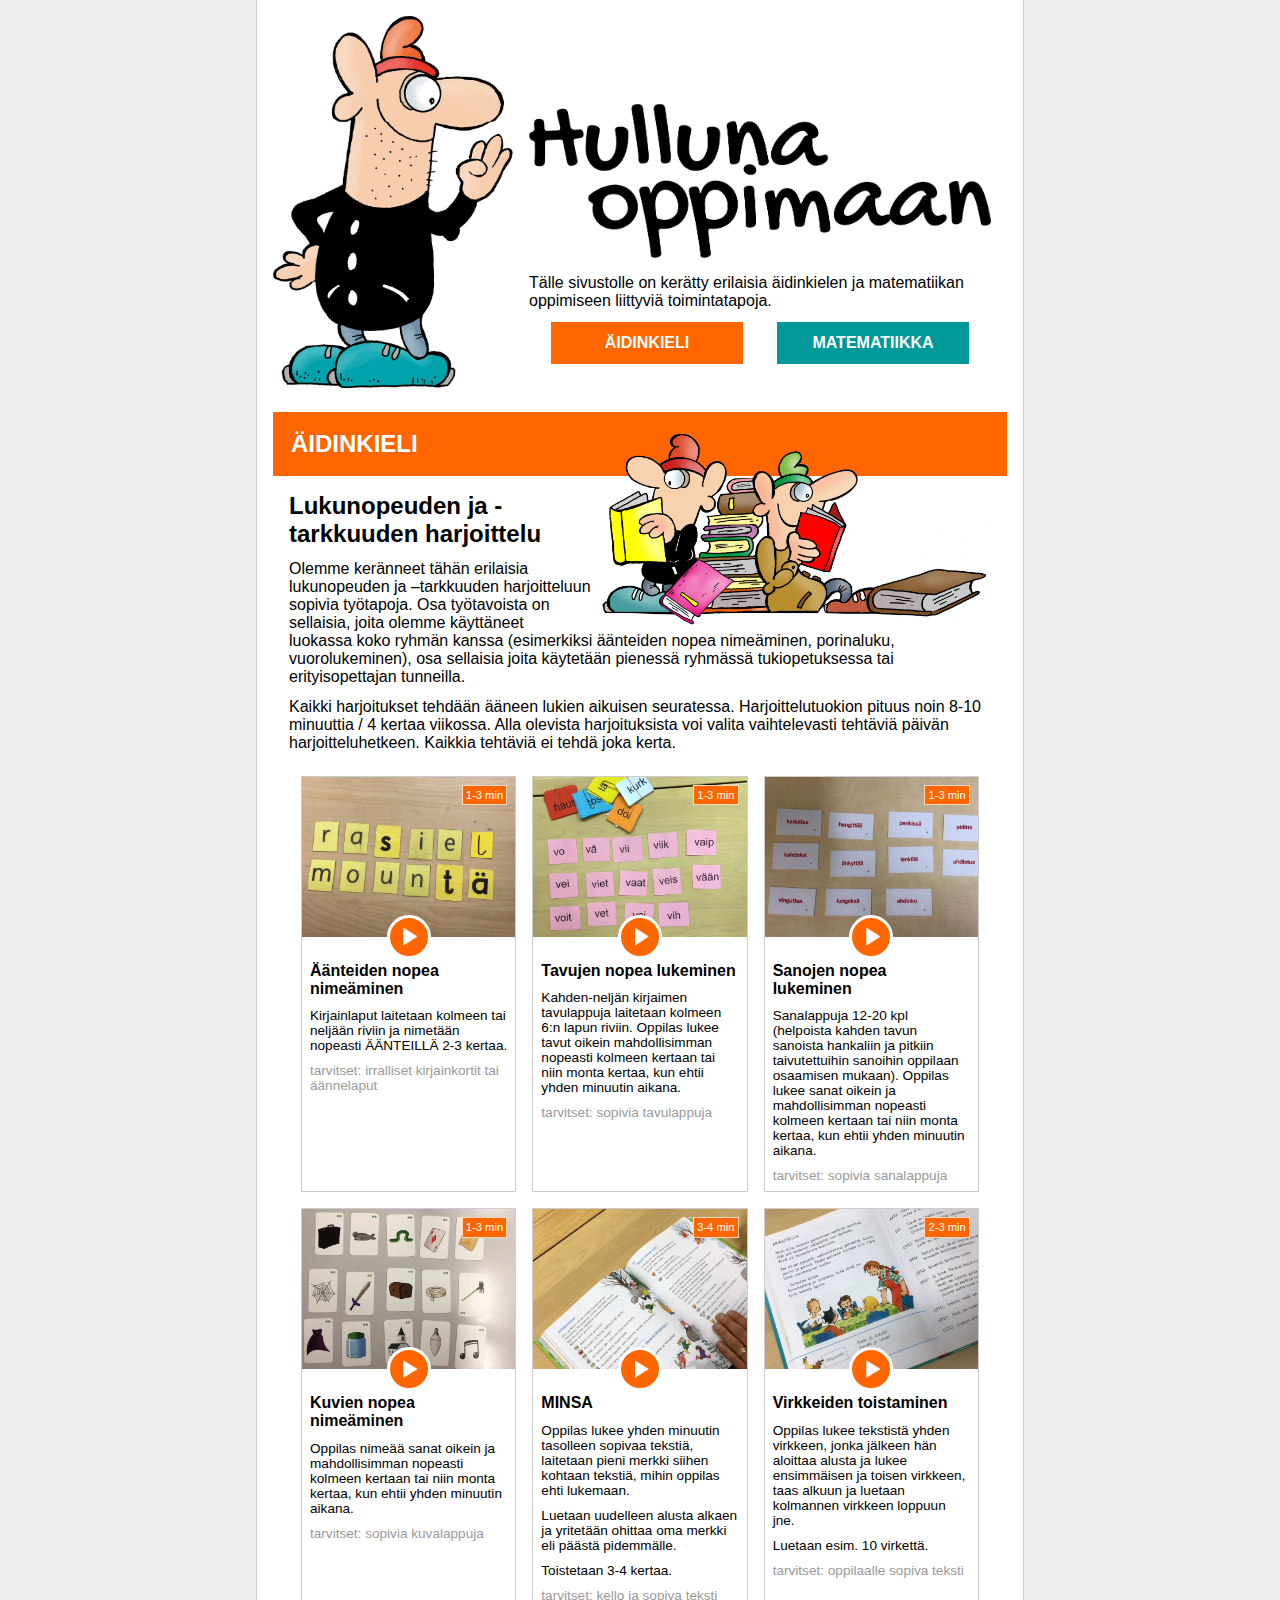
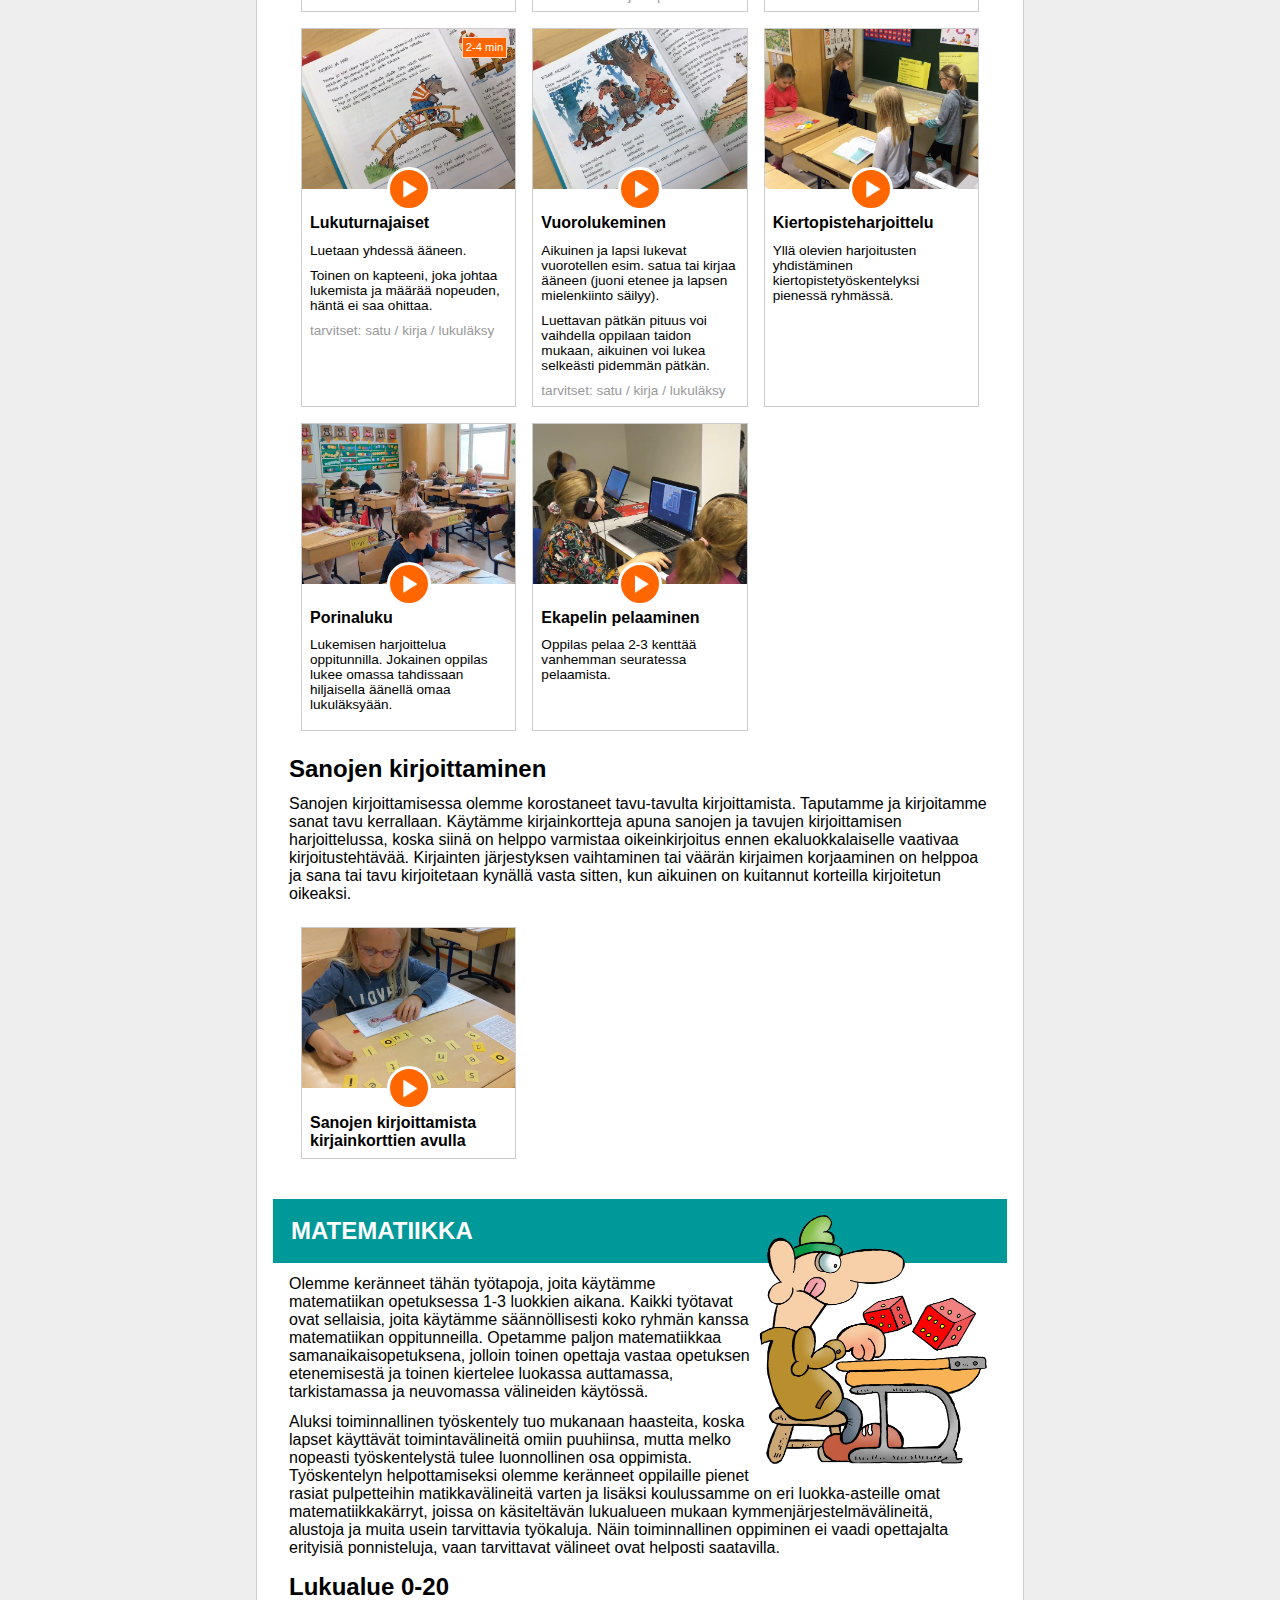
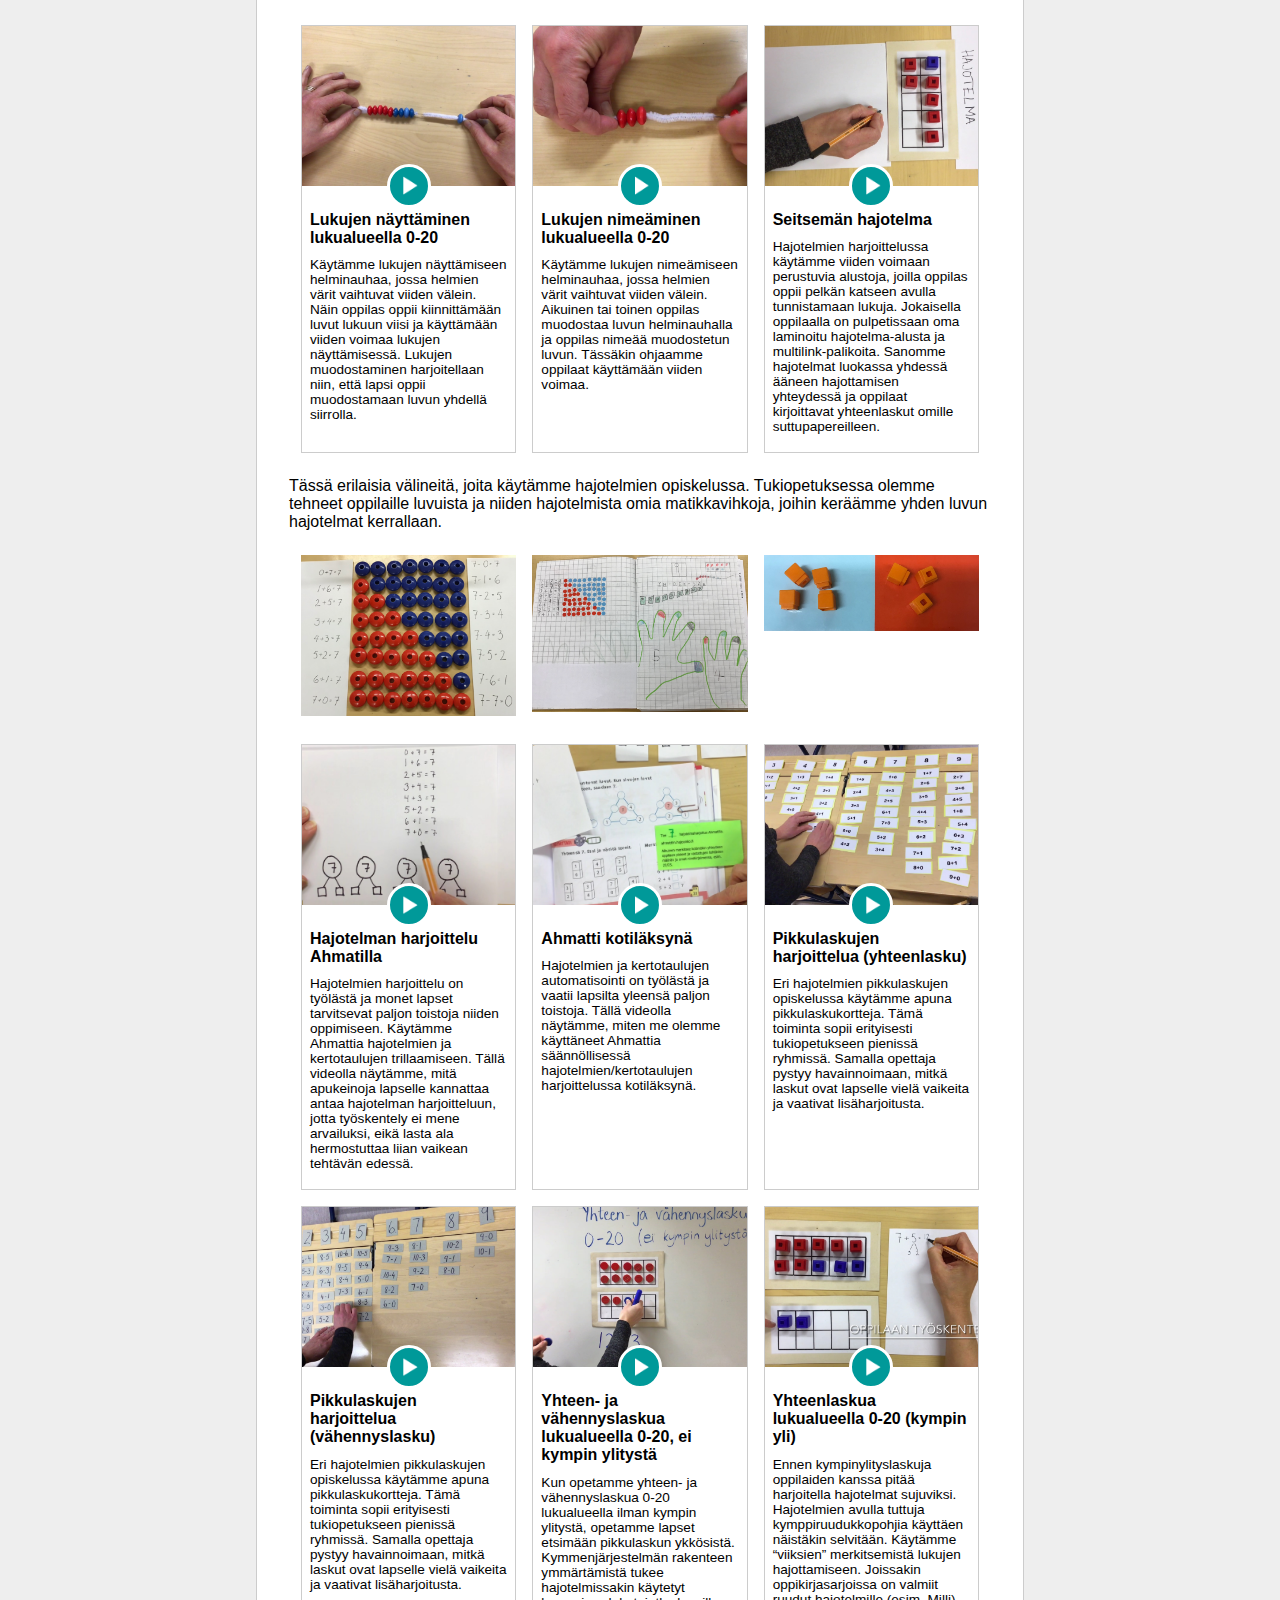
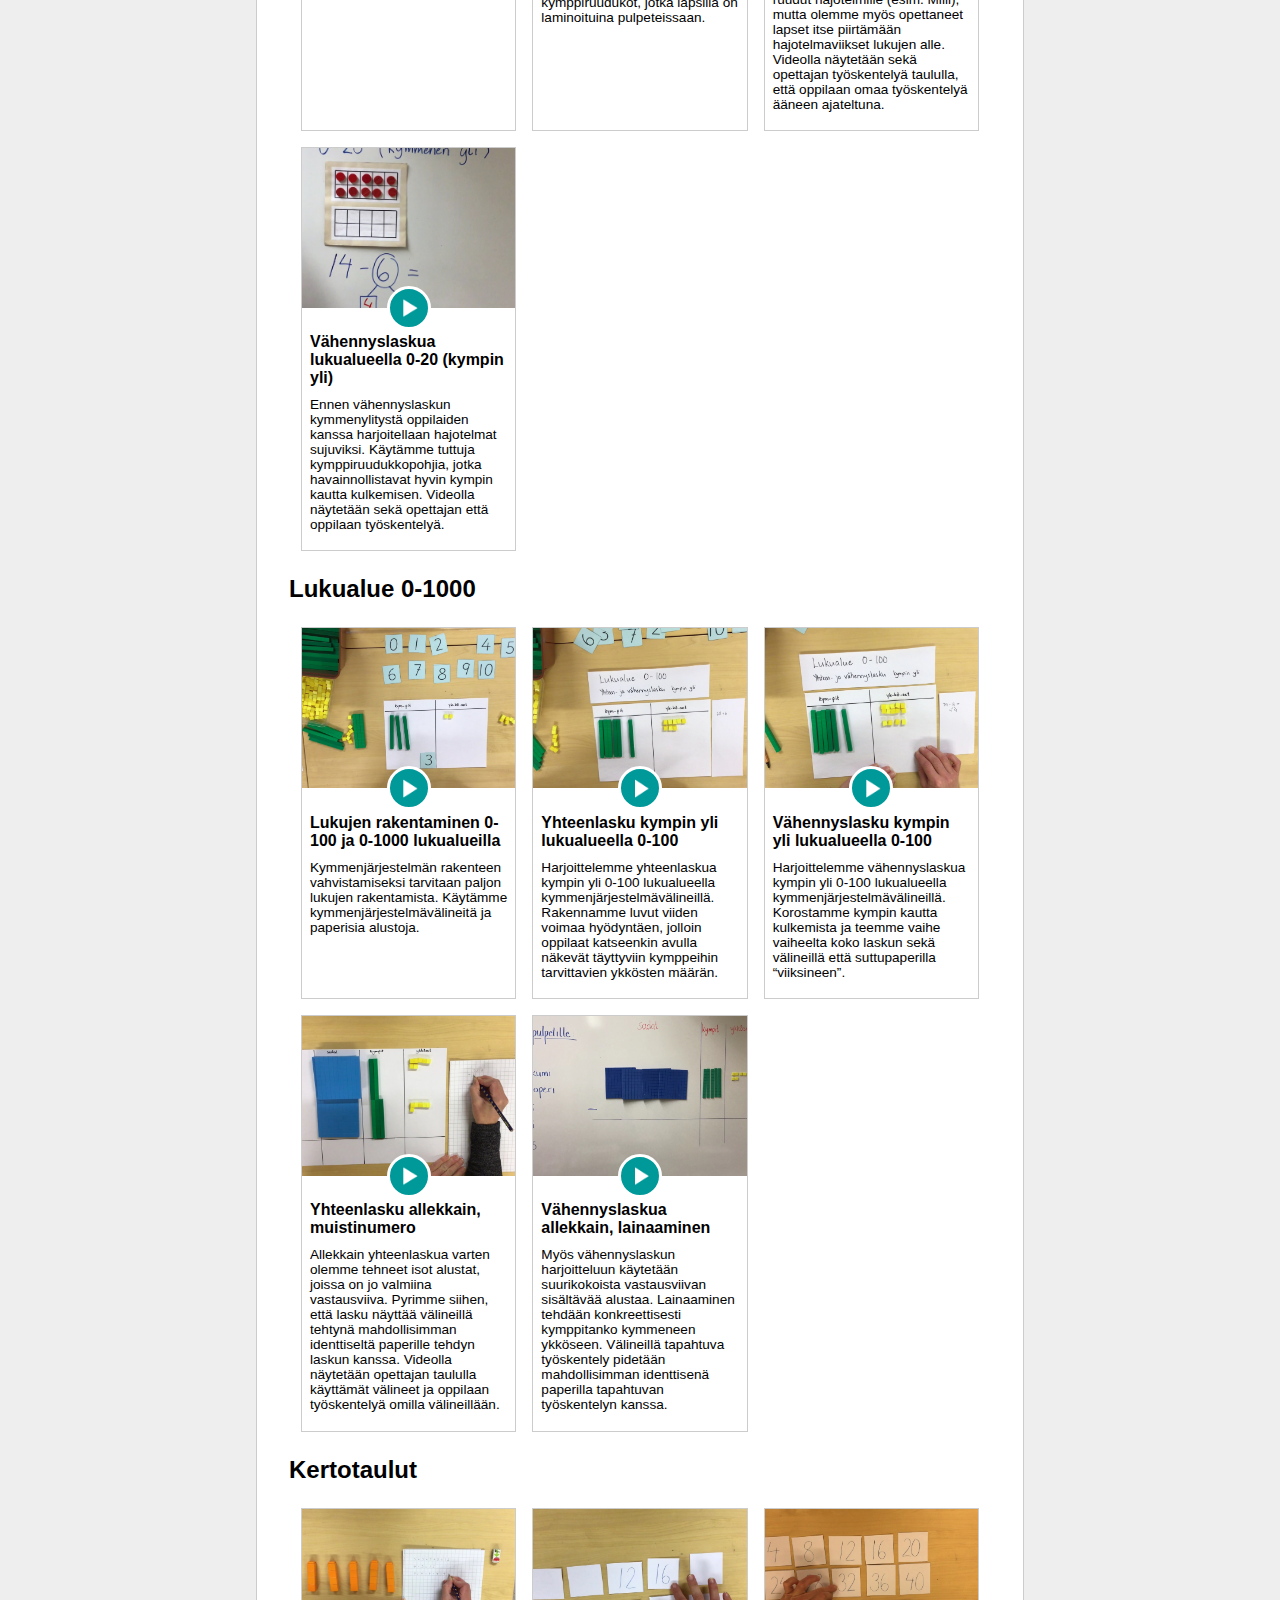
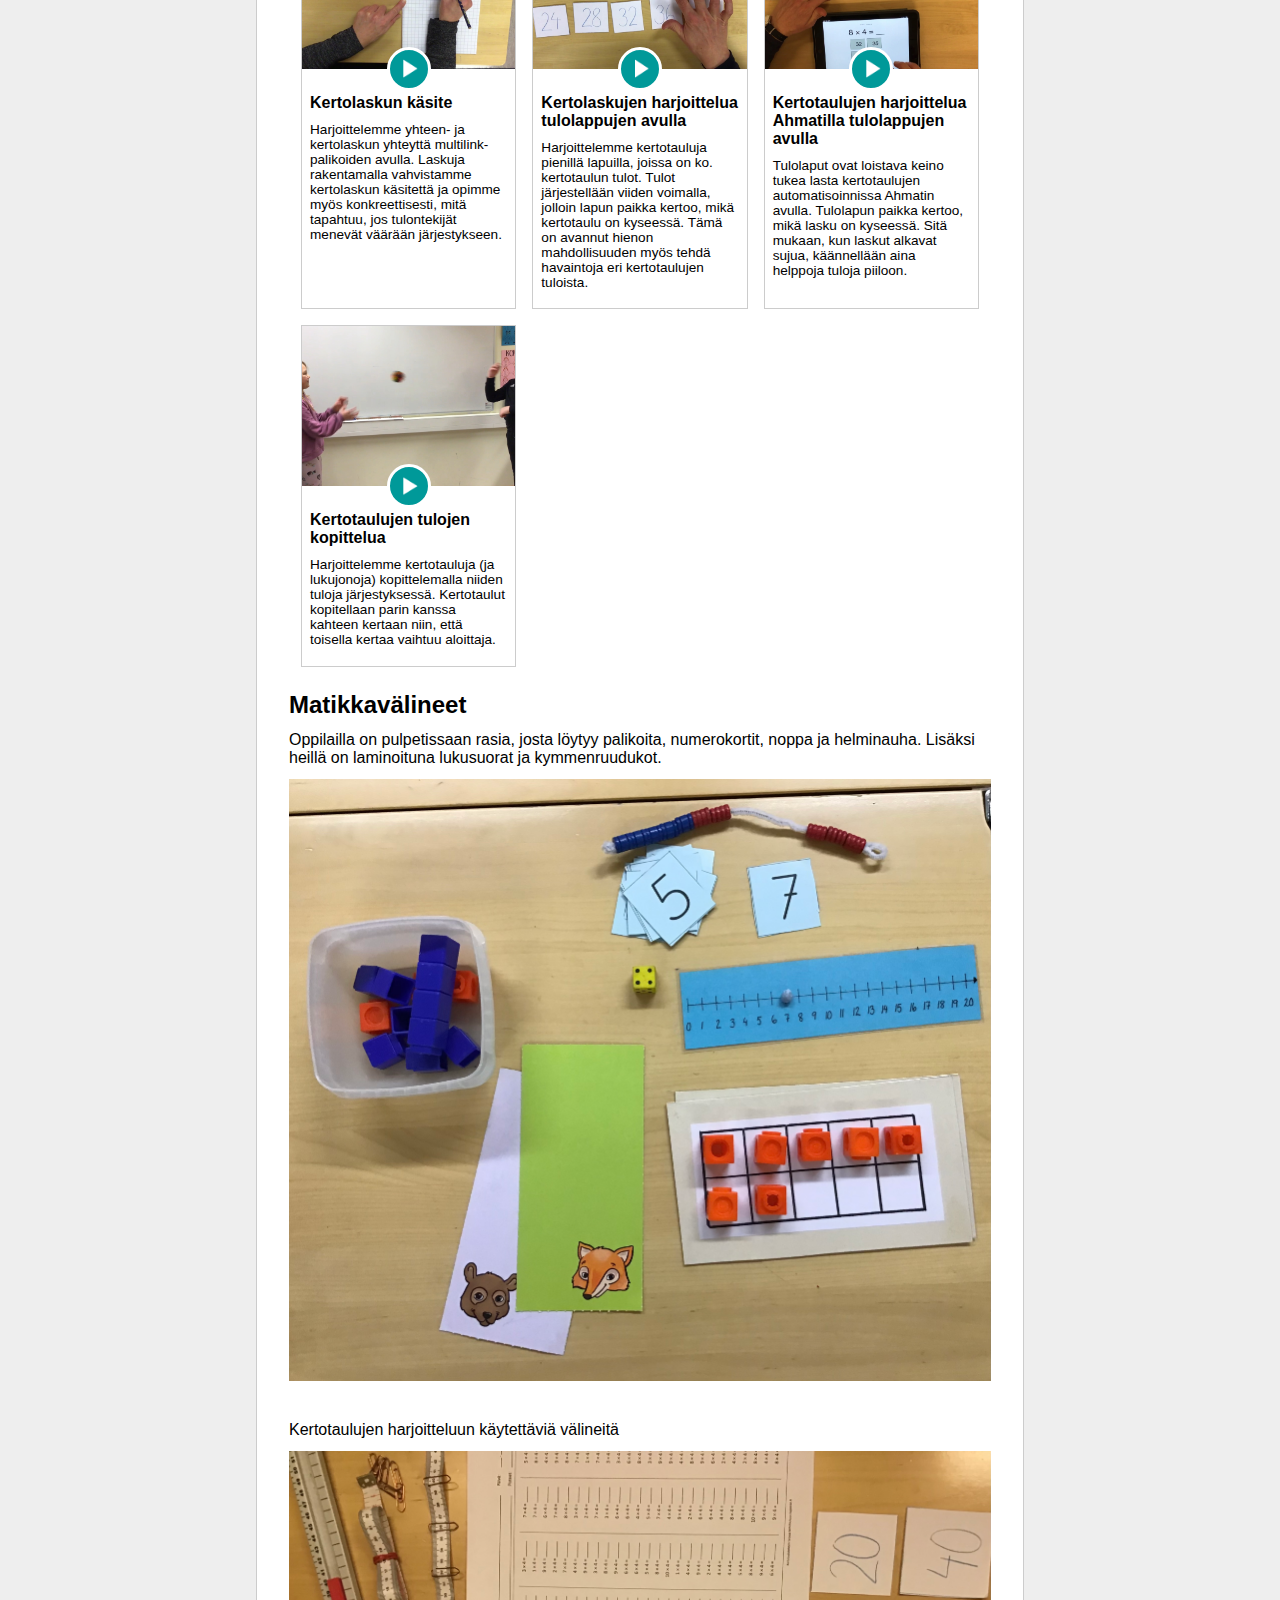
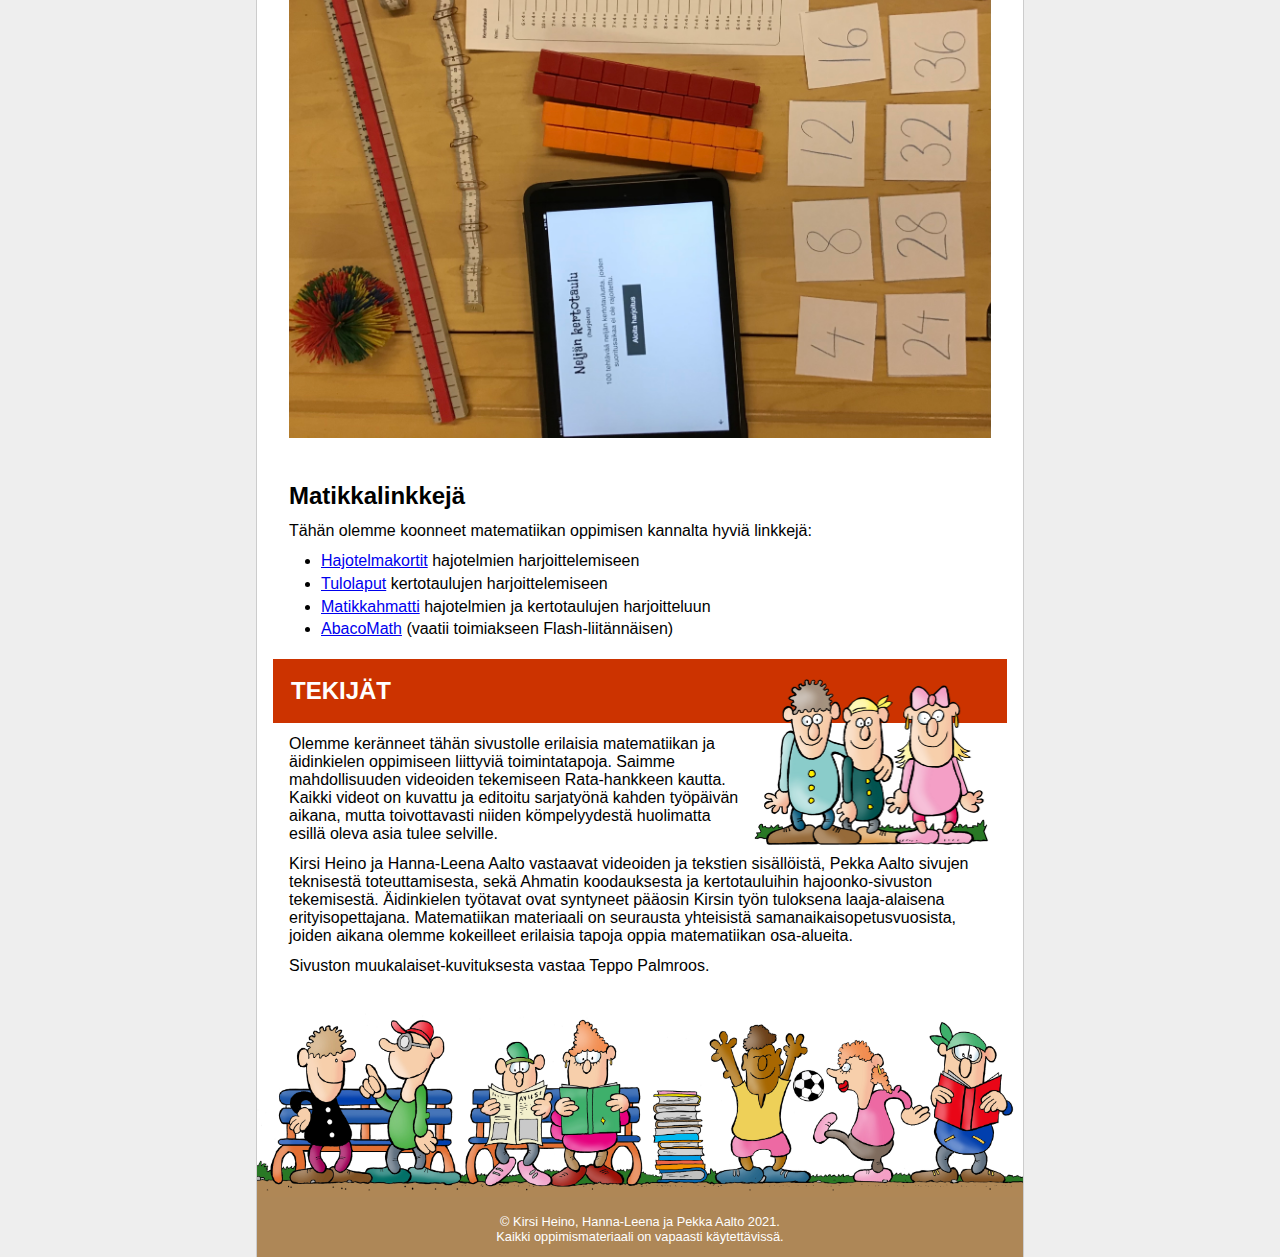
==== commit 2377a3ae: "Logoteksti muutettu tarkaksi PNG-kuvaksi" ====
--- a/index.html
+++ b/index.html
@@ -12,7 +12,7 @@
           <img src="images/muukalainen.png">
         </div>
         <div class="header_text">         
-            <img src="images/logo.svg">
+            <a href="./" class="logo"><img src="images/logo.png"></a>
             <p>Tälle sivustolle on kerätty erilaisia äidinkielen ja 
                matematiikan oppimiseen liittyviä toimintatapoja.</p>
             <div class="header_nav">
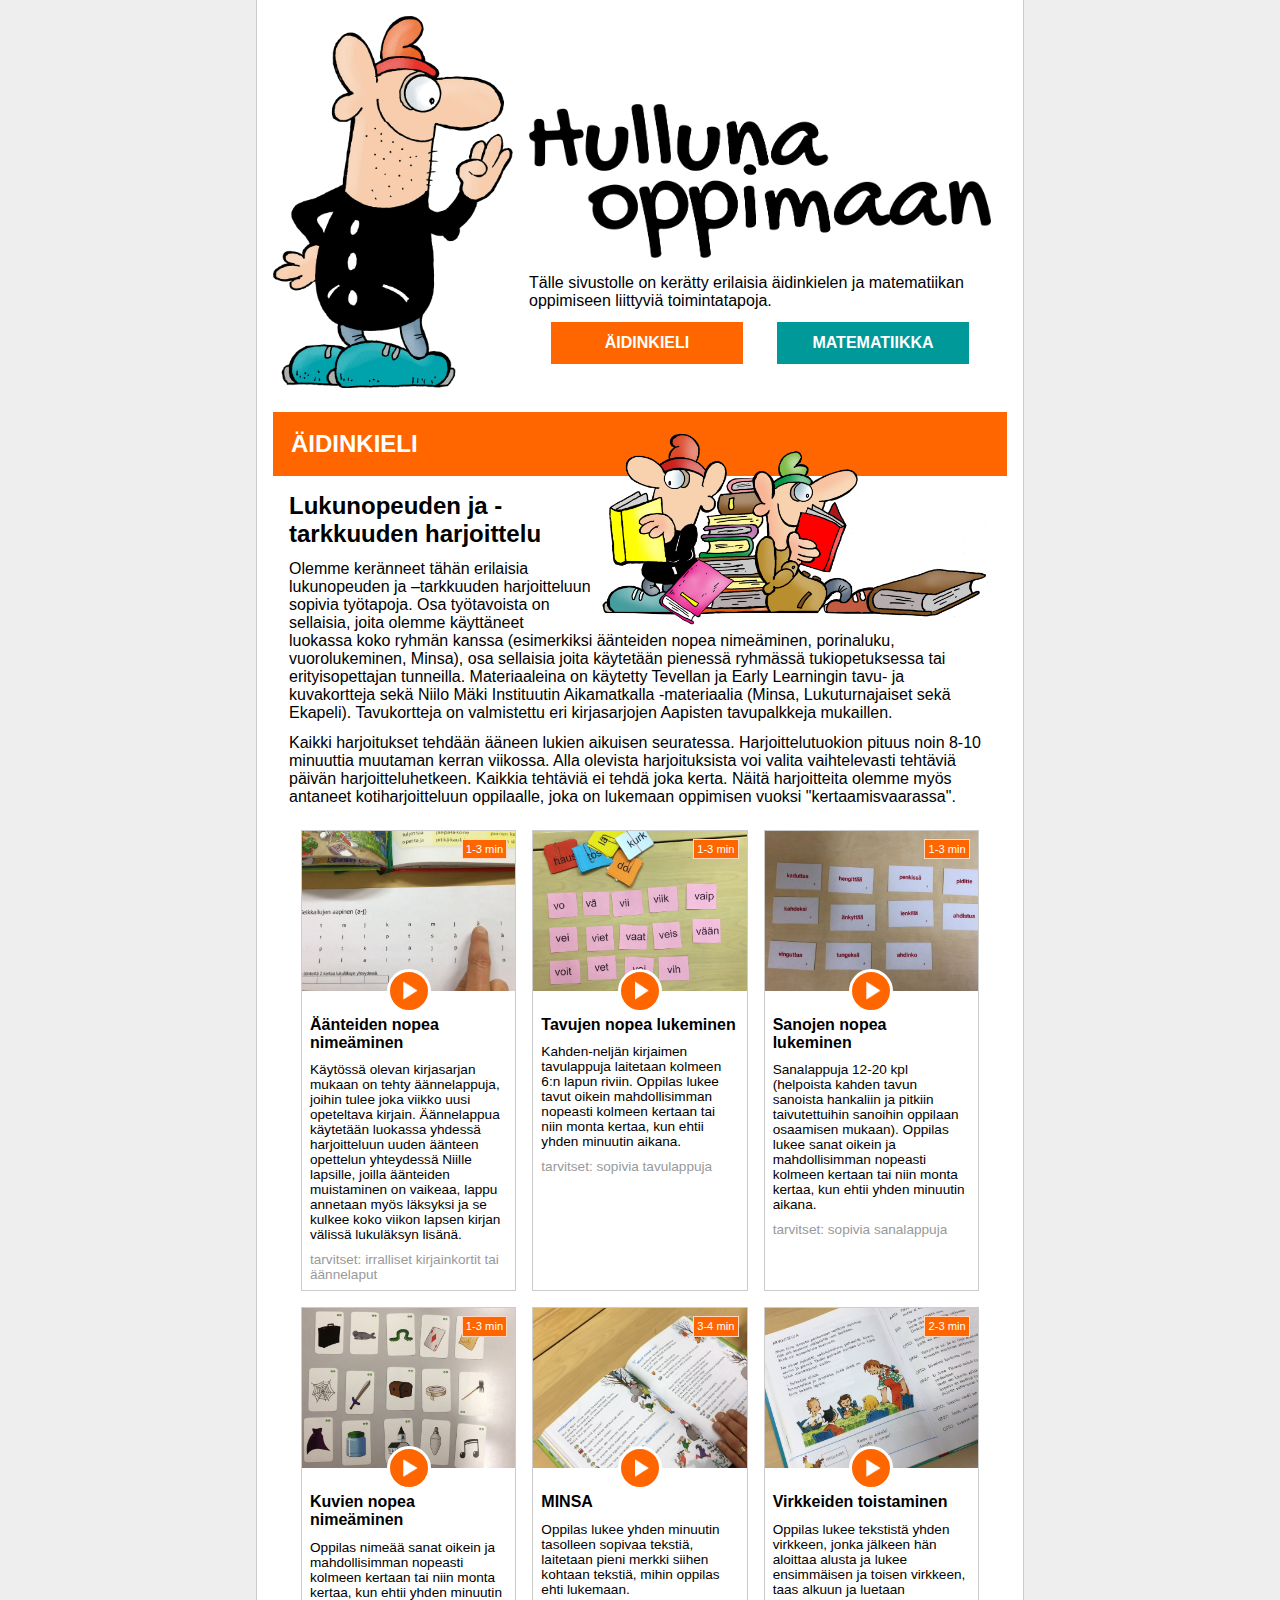
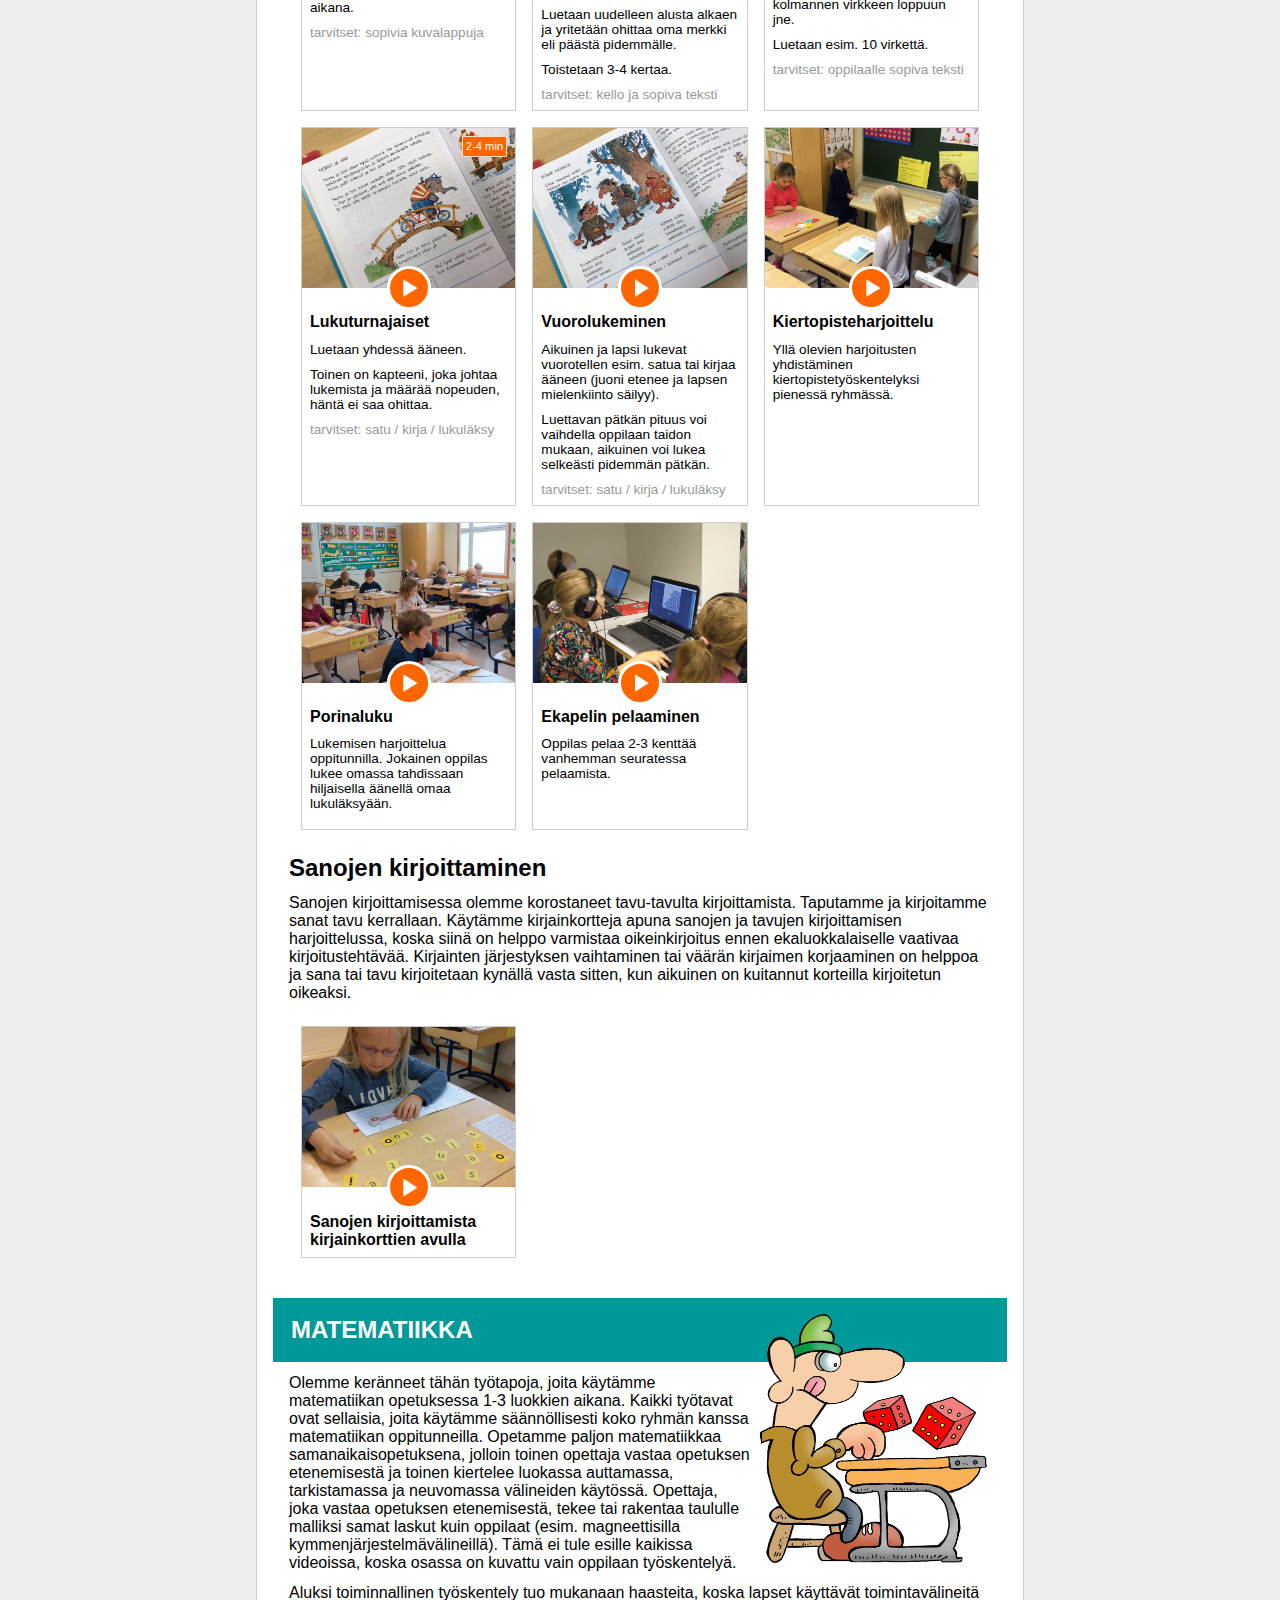
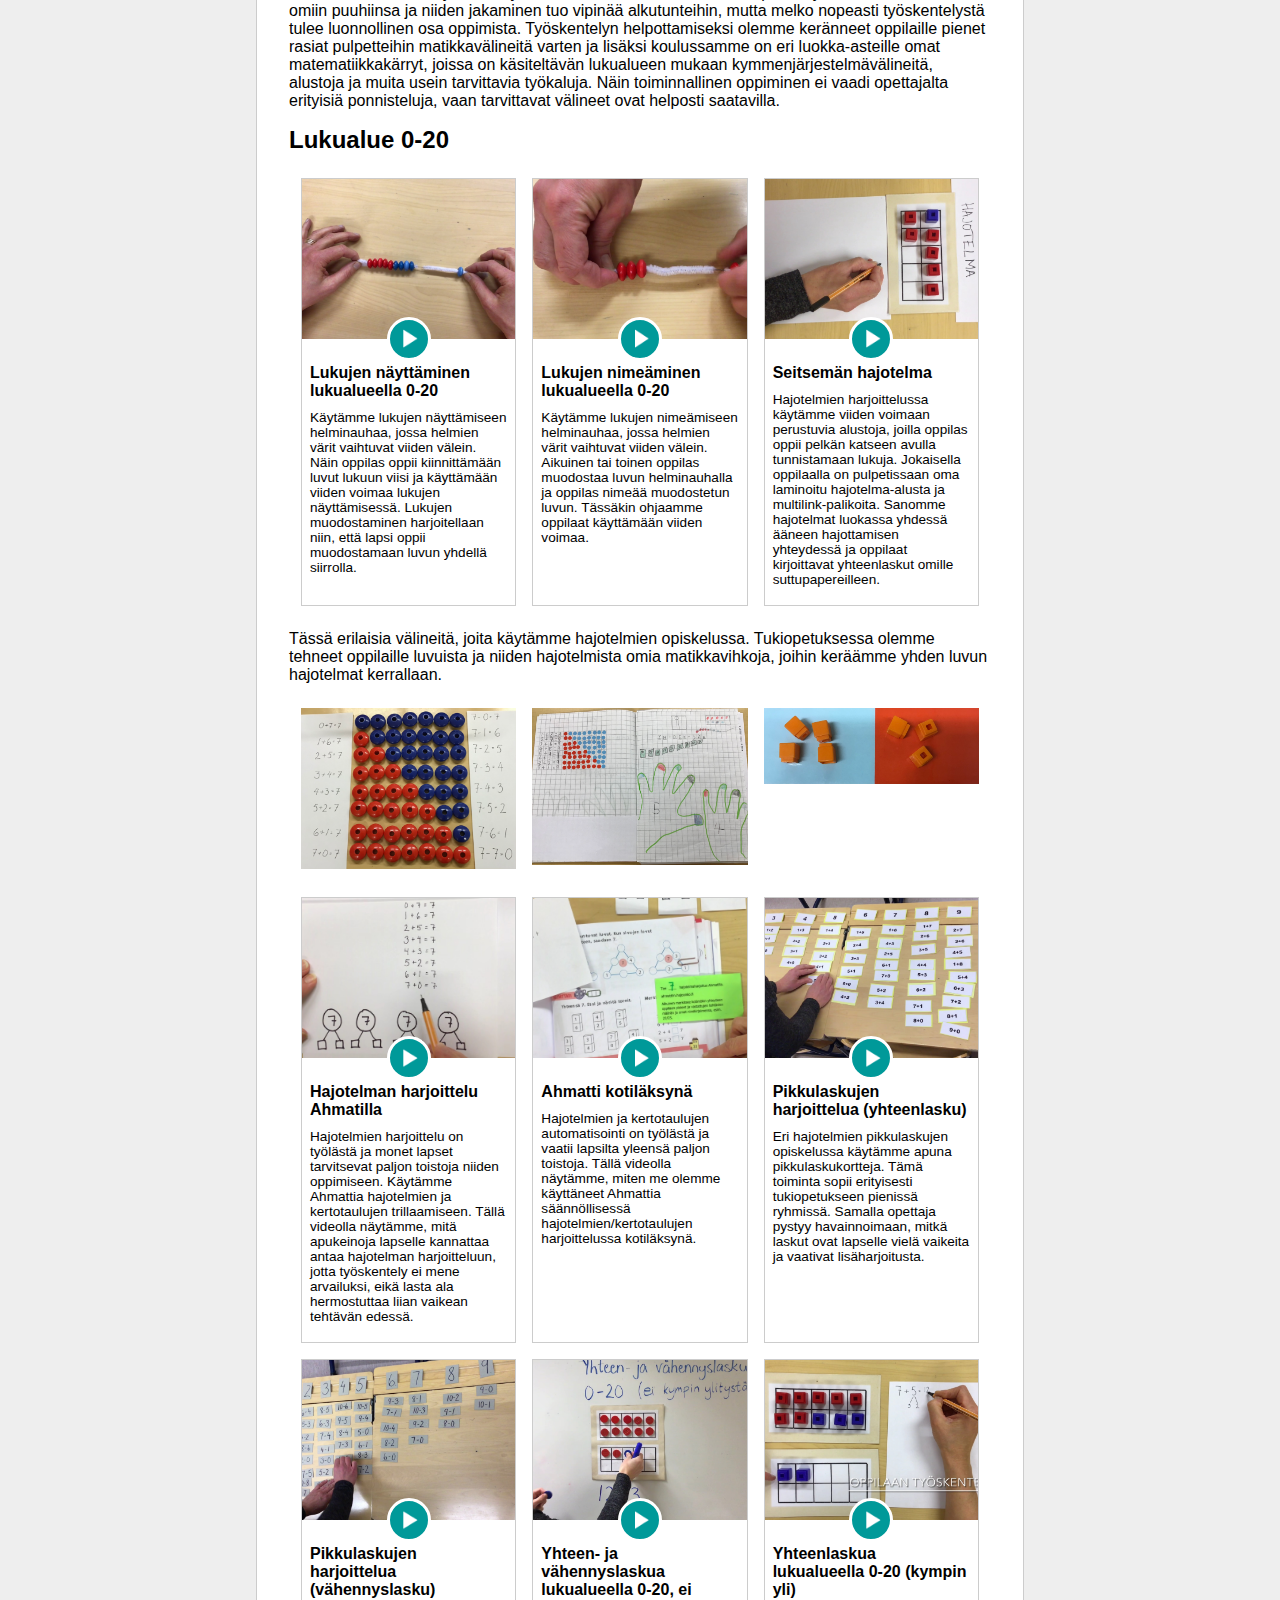
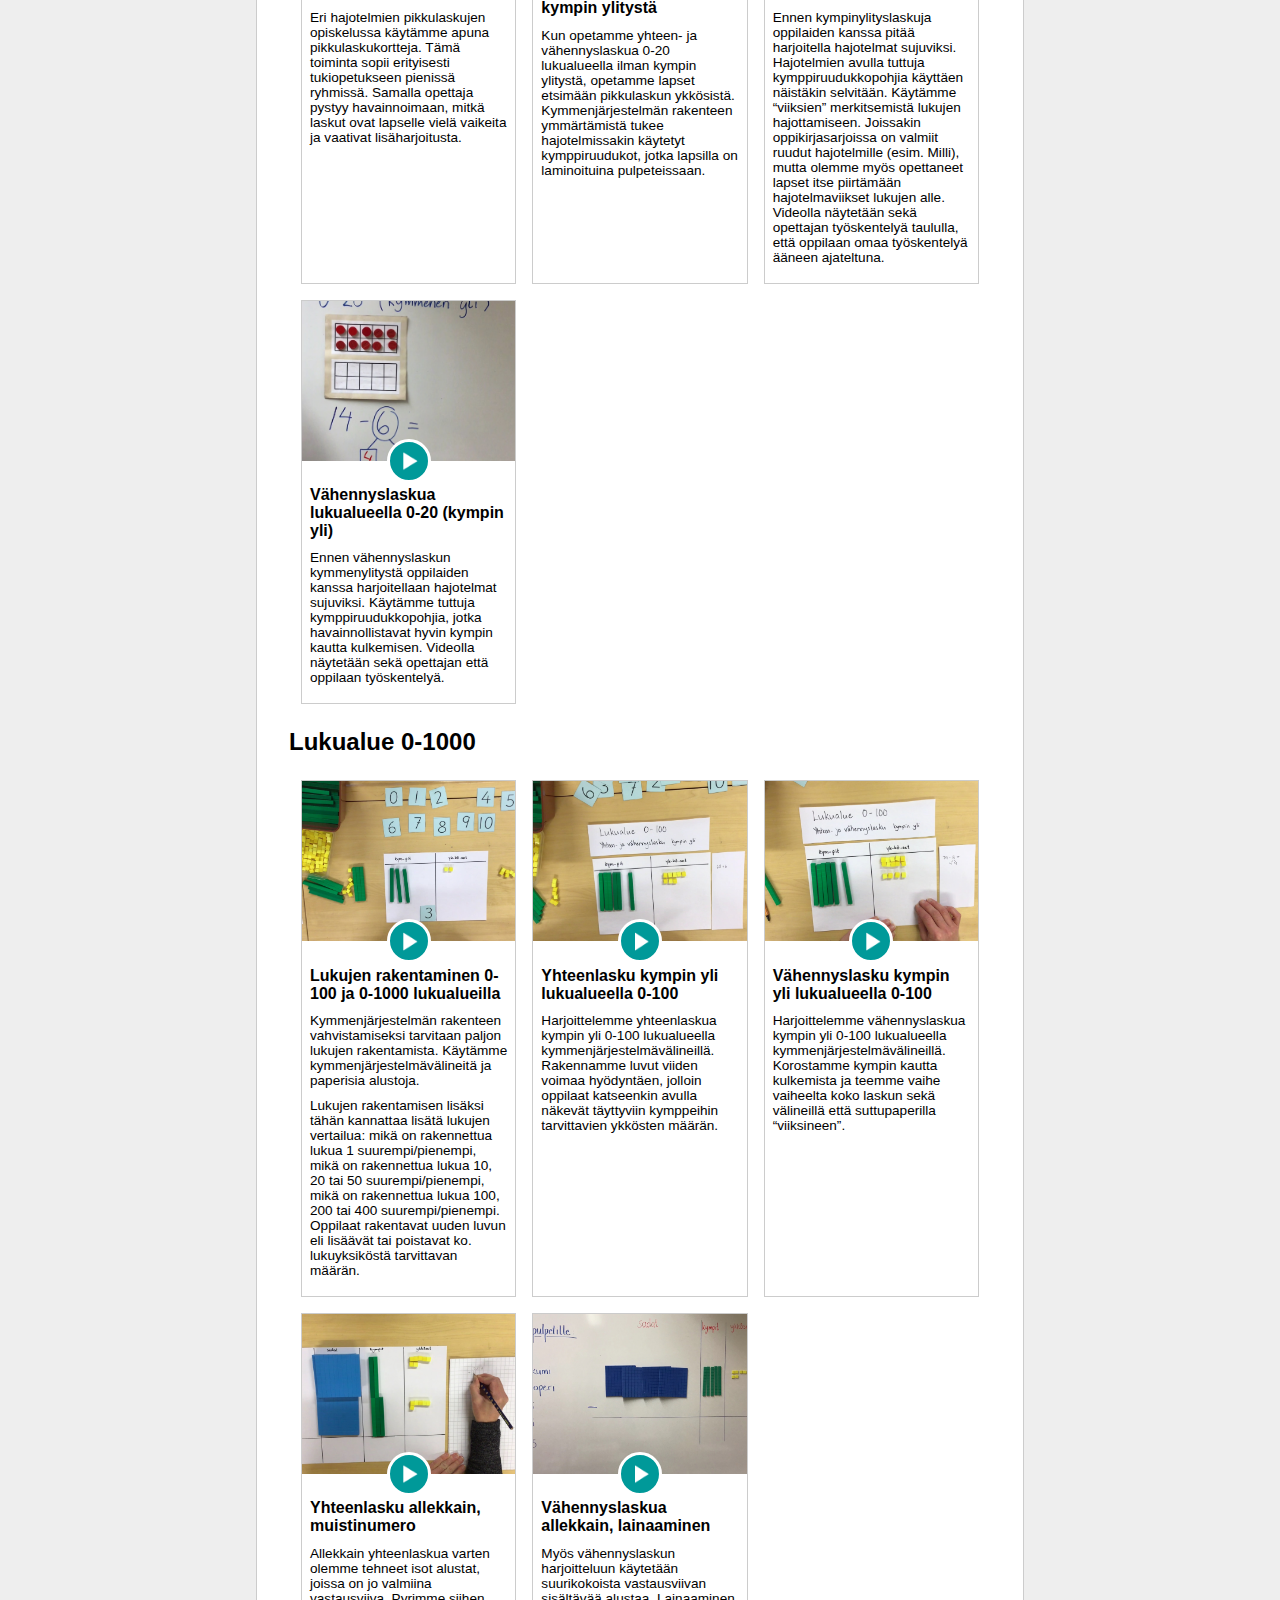
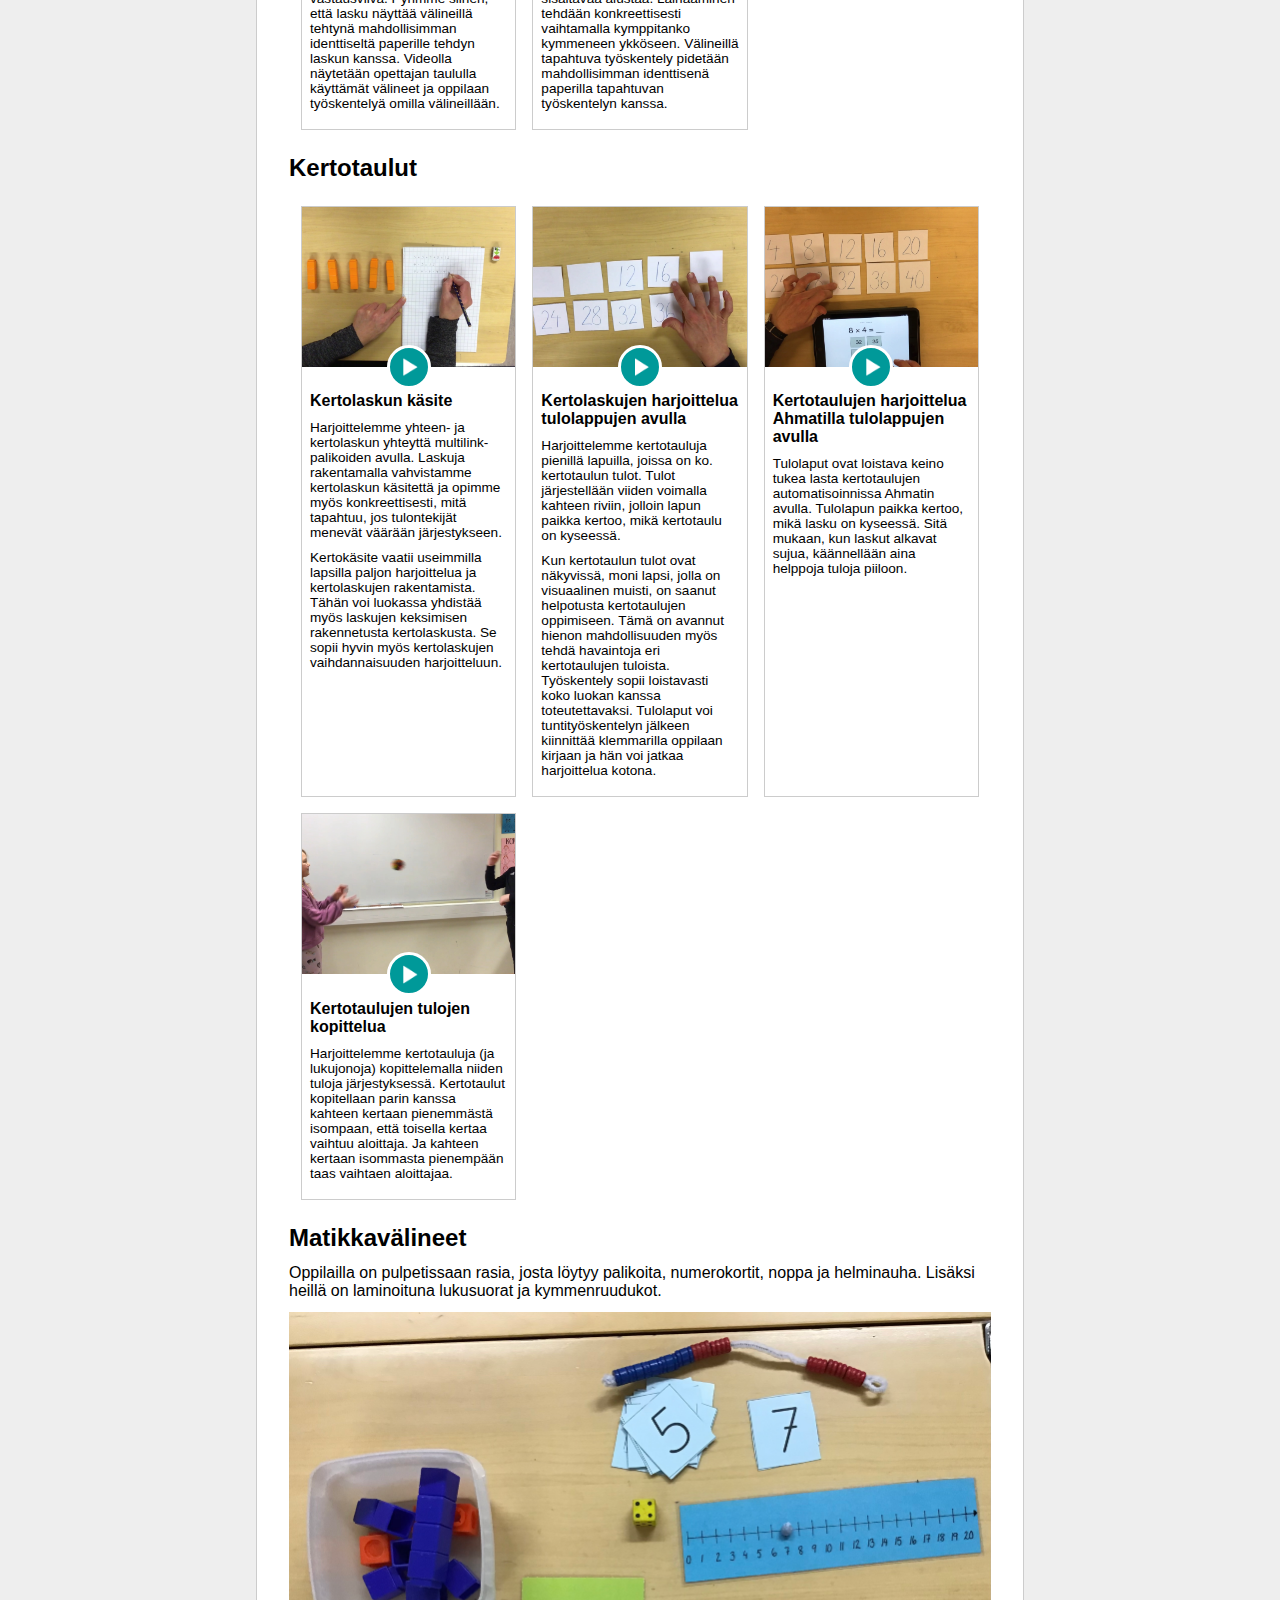
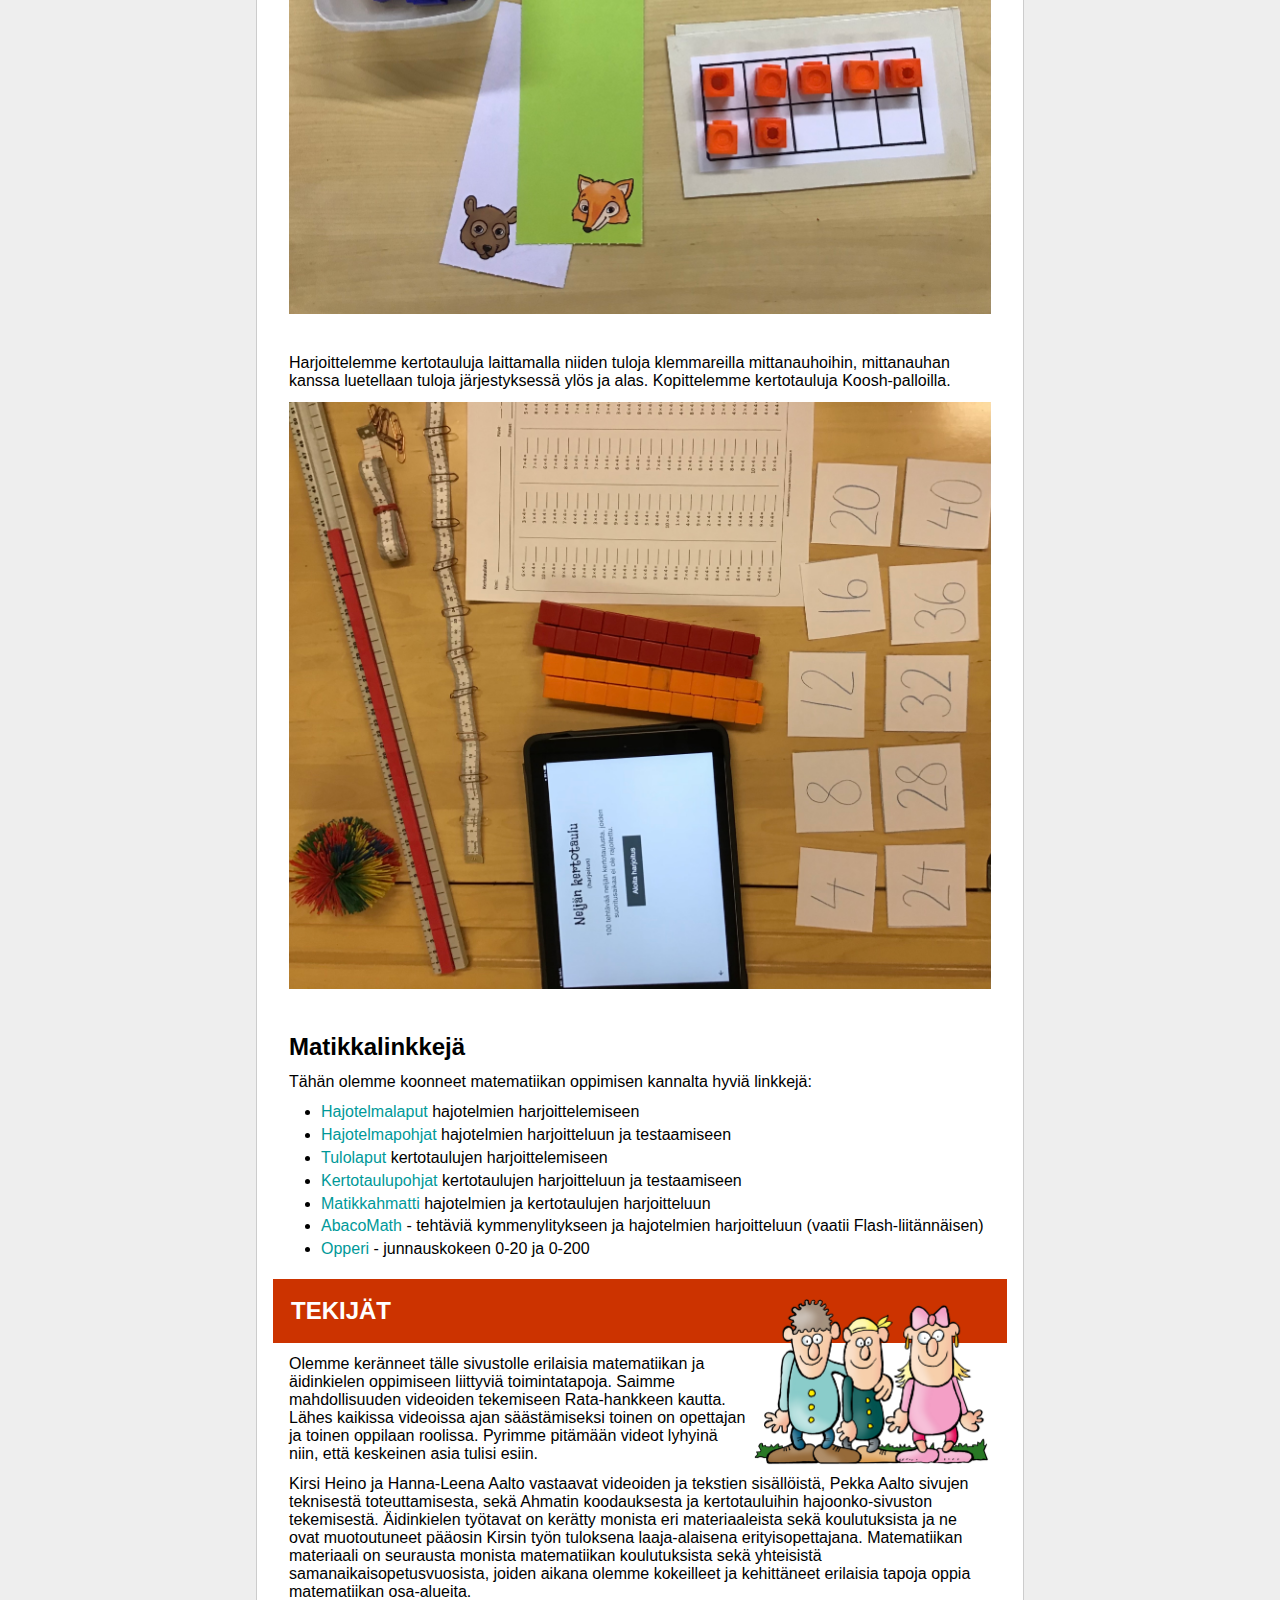
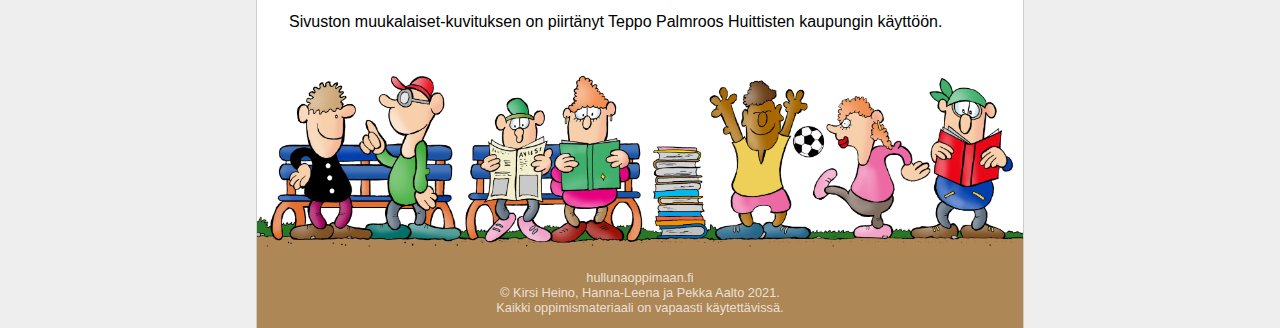
==== commit 2aeb5ad3: "Printtisivu lisätty sekä tehty tekstikorjauksia ja ulkoasumuutoksia" ====
--- a/index.html
+++ b/index.html
@@ -37,15 +37,20 @@
             –tarkkuuden harjoitteluun sopivia työtapoja. Osa 
             työtavoista on sellaisia, joita olemme käyttäneet 
             luokassa koko ryhmän kanssa (esimerkiksi äänteiden 
-            nopea nimeäminen, porinaluku, vuorolukeminen), osa 
+            nopea nimeäminen, porinaluku, vuorolukeminen, Minsa), osa 
             sellaisia joita käytetään pienessä ryhmässä tukiopetuksessa 
-            tai erityisopettajan tunneilla.</p>
+            tai erityisopettajan tunneilla. Materiaaleina on käytetty 
+            Tevellan ja Early Learningin tavu- ja kuvakortteja sekä Niilo 
+            Mäki Instituutin Aikamatkalla -materiaalia (Minsa, Lukuturnajaiset
+            sekä Ekapeli). Tavukortteja on valmistettu eri kirjasarjojen 
+            Aapisten tavupalkkeja mukaillen.</p>
 
           <p>Kaikki harjoitukset tehdään ääneen lukien aikuisen 
-            seuratessa. Harjoittelutuokion pituus noin 8-10 minuuttia / 4 kertaa 
-            viikossa. Alla olevista harjoituksista voi valita vaihtelevasti 
+            seuratessa. Harjoittelutuokion pituus noin 8-10 minuuttia muutaman
+            kerran viikossa. Alla olevista harjoituksista voi valita vaihtelevasti 
             tehtäviä päivän harjoitteluhetkeen. Kaikkia tehtäviä ei tehdä 
-            joka kerta.</p> 
+            joka kerta. Näitä harjoitteita olemme myös antaneet kotiharjoitteluun
+            oppilaalle, joka on lukemaan oppimisen vuoksi "kertaamisvaarassa".</p> 
           
           <div class="cards">
 
@@ -53,11 +58,16 @@
               <div class="card_img"><img src="screens/cm1o4fcoPlQ.jpg"><div class="card_info aidinkieli">1-3 min</div></div>
               <div class="card_link">
                 <a class="aidinkieli" href="https://youtu.be/cm1o4fcoPlQ" target="_blank" rel="noopener noreferrer"><img src="images/play_white_18dp.png"></a>
+                <!-- TODO: vaihda tähän kuva videon kohdasta 1:27 -->
               </div>
               <div class="card_info">
                 <h3>Äänteiden nopea nimeäminen</h3>
-                <p>Kirjainlaput laitetaan kolmeen tai neljään riviin ja nimetään 
-                  nopeasti ÄÄNTEILLÄ 2-3 kertaa.</p>
+                <p>Käytössä olevan kirjasarjan mukaan on tehty äännelappuja, joihin 
+                   tulee joka viikko uusi opeteltava kirjain. Äännelappua käytetään 
+                   luokassa yhdessä harjoitteluun uuden äänteen opettelun yhteydessä
+                   Niille lapsille, joilla äänteiden muistaminen on vaikeaa, lappu
+                   annetaan myös läksyksi ja se kulkee koko viikon lapsen kirjan 
+                   välissä lukuläksyn lisänä.</p>
                 <div>tarvitset: irralliset kirjainkortit tai äännelaput</div>
               </div>
             </div>
@@ -240,10 +250,15 @@
             säännöllisesti koko ryhmän kanssa matematiikan oppitunneilla. Opetamme
             paljon matematiikkaa samanaikaisopetuksena, jolloin toinen opettaja 
             vastaa opetuksen etenemisestä ja toinen kiertelee luokassa auttamassa, 
-            tarkistamassa ja neuvomassa välineiden käytössä.</p> 
+            tarkistamassa ja neuvomassa välineiden käytössä. Opettaja, joka vastaa 
+            opetuksen etenemisestä, tekee tai rakentaa taululle malliksi samat laskut
+            kuin oppilaat (esim. magneettisilla kymmenjärjestelmävälineillä). Tämä
+            ei tule esille kaikissa videoissa, koska osassa on kuvattu vain oppilaan
+            työskentelyä.</p> 
 
           <p>Aluksi toiminnallinen työskentely tuo mukanaan haasteita, 
-            koska lapset käyttävät toimintavälineitä omiin puuhiinsa, 
+            koska lapset käyttävät toimintavälineitä omiin puuhiinsa ja 
+            niiden jakaminen tuo vipinää alkutunteihin, 
             mutta melko nopeasti työskentelystä tulee luonnollinen osa 
             oppimista. Työskentelyn helpottamiseksi olemme keränneet 
             oppilaille pienet rasiat pulpetteihin matikkavälineitä 
@@ -435,6 +450,12 @@
                   <h3>Lukujen rakentaminen 0-100 ja 0-1000 lukualueilla</h3>
                   <p>Kymmenjärjestelmän rakenteen vahvistamiseksi tarvitaan paljon lukujen rakentamista. 
                      Käytämme kymmenjärjestelmävälineitä ja paperisia alustoja.</p>
+                  <p>Lukujen rakentamisen lisäksi tähän kannattaa lisätä lukujen 
+                     vertailua: mikä on rakennettua lukua 1 suurempi/pienempi, 
+                     mikä on rakennettua lukua 10, 20 tai 50 suurempi/pienempi,
+                     mikä on rakennettua lukua 100, 200 tai 400 suurempi/pienempi. 
+                     Oppilaat rakentavat uuden luvun eli lisäävät tai poistavat
+                     ko. lukuyksiköstä tarvittavan määrän.</p>
                 </div>
               </div>
 
@@ -486,7 +507,7 @@
                 <div class="card_info">
                   <h3>Vähennyslaskua allekkain, lainaaminen</h3>
                   <p>Myös vähennyslaskun harjoitteluun käytetään suurikokoista vastausviivan sisältävää alustaa. 
-                     Lainaaminen tehdään konkreettisesti kymppitanko kymmeneen ykköseen. Välineillä tapahtuva 
+                     Lainaaminen tehdään konkreettisesti vaihtamalla kymppitanko kymmeneen ykköseen. Välineillä tapahtuva 
                      työskentely pidetään mahdollisimman identtisenä paperilla tapahtuvan työskentelyn kanssa.</p>
                 </div>
               </div>               
@@ -507,6 +528,9 @@
                   <p>Harjoittelemme yhteen- ja kertolaskun yhteyttä multilink-palikoiden avulla. Laskuja rakentamalla 
                      vahvistamme kertolaskun käsitettä ja opimme myös konkreettisesti, mitä tapahtuu, jos tulontekijät 
                      menevät väärään järjestykseen.</p>
+                  <p>Kertokäsite vaatii useimmilla lapsilla paljon harjoittelua ja 
+                     kertolaskujen rakentamista. Tähän voi luokassa yhdistää myös laskujen keksimisen rakennetusta
+                     kertolaskusta. Se sopii hyvin myös kertolaskujen vaihdannaisuuden harjoitteluun.</p>                  
                 </div>
               </div>  
 
@@ -518,8 +542,11 @@
                 <div class="card_info">
                   <h3>Kertolaskujen harjoittelua tulolappujen avulla</h3>
                   <p>Harjoittelemme kertotauluja pienillä lapuilla, joissa on ko. kertotaulun tulot. Tulot järjestellään 
-                     viiden voimalla, jolloin lapun paikka kertoo, mikä kertotaulu on kyseessä. Tämä on avannut hienon 
-                     mahdollisuuden myös tehdä havaintoja eri kertotaulujen tuloista.</p>
+                     viiden voimalla kahteen riviin, jolloin lapun paikka kertoo, mikä kertotaulu on kyseessä.</p> 
+                  <p>Kun kertotaulun tulot ovat näkyvissä, moni lapsi, jolla on visuaalinen muisti, on saanut helpotusta
+                     kertotaulujen oppimiseen. Tämä on avannut hienon mahdollisuuden myös tehdä havaintoja eri kertotaulujen 
+                     tuloista. Työskentely sopii loistavasti koko luokan kanssa toteutettavaksi. Tulolaput voi tuntityöskentelyn
+                     jälkeen kiinnittää klemmarilla oppilaan kirjaan ja hän voi jatkaa harjoittelua kotona.</p>
                 </div>
               </div>  
 
@@ -544,8 +571,8 @@
                 <div class="card_info">
                   <h3>Kertotaulujen tulojen kopittelua </h3>
                   <p>Harjoittelemme kertotauluja (ja lukujonoja) kopittelemalla niiden tuloja järjestyksessä. 
-                     Kertotaulut kopitellaan parin kanssa kahteen kertaan niin, että toisella kertaa vaihtuu 
-                     aloittaja. </p>
+                     Kertotaulut kopitellaan parin kanssa kahteen kertaan pienemmästä isompaan, että toisella kertaa vaihtuu 
+                     aloittaja. Ja kahteen kertaan isommasta pienempään taas vaihtaen aloittajaa.</p>
                 </div>
               </div>       
               
@@ -558,25 +585,26 @@
 
             <img class="img space-15" src="esimerkit/matikkavalineet.jpg">
 
-            <p>Kertotaulujen harjoitteluun käytettäviä välineitä</p>
-
-            <img class="img space-15" src="esimerkit/kertotauluvalineet.jpg">            
-
+            <p>Harjoittelemme kertotauluja laittamalla niiden tuloja klemmareilla mittanauhoihin, 
+               mittanauhan kanssa luetellaan tuloja järjestyksessä ylös ja alas. Kopittelemme kertotauluja
+               Koosh-palloilla. </p>             
+
+            <img class="img space-15" src="esimerkit/kertotauluvalineet.jpg">
+            
             <h3>Matikkalinkkejä</h3>
 
             <p>Tähän olemme koonneet matematiikan oppimisen kannalta hyviä linkkejä:</p>
 
             <ul>
-              <li><a href="#">Hajotelmakortit</a> hajotelmien harjoittelemiseen</li>
-              <li><a href="tulolaput/">Tulolaput</a> kertotaulujen harjoittelemiseen</li>
+              <li><a href="printit/#hajotelmalaput">Hajotelmalaput</a> hajotelmien harjoittelemiseen</li>
+              <li><a href="printit/#hajotelmapohjat">Hajotelmapohjat</a> hajotelmien harjoitteluun ja testaamiseen</li>
+              <li><a href="printit/#tulolaput">Tulolaput</a> kertotaulujen harjoittelemiseen</li>
+              <li><a href="printit/#kertotaulupohjat">Kertotaulupohjat</a> kertotaulujen harjoitteluun ja testaamiseen</li>
               <li><a href="https://ahmattiin.hajoonko.fi">Matikkahmatti</a> hajotelmien ja kertotaulujen harjoitteluun</li>
-              <li><a href="https://www.oph.fi/fi/oppimateriaali/aihioita-matematiikan-erityisopetukseen">AbacoMath</a> (vaatii toimiakseen Flash-liitännäisen)</li>
+              <li><a href="https://www.oph.fi/fi/oppimateriaali/aihioita-matematiikan-erityisopetukseen">AbacoMath</a> - tehtäviä kymmenylitykseen ja hajotelmien harjoitteluun (vaatii Flash-liitännäisen)</li>
+              <li><a href="http://opperi.fi/10_testit/102_junnauskoe.html">Opperi</a> - junnauskokeen 0-20 ja 0-200</li>
             </ul>
 
-            <!--
-            <p><a href="tulolaput/">Täältä</a> voit tulostaa kertotaulujen harjoittelemiseen valmiit tulokortit. Eri kertotaulujen tulokortit kannattaa tulostaa eri värisille papereille, niin ne eivät mene lapsella sekaisin. </p>
-            -->
-
           </div>
 
       </div>
@@ -589,19 +617,27 @@
 
           <img class="img_float" src="images/kolmekaverusta.png">
 
-          <p>Olemme keränneet tähän sivustolle erilaisia matematiikan ja äidinkielen oppimiseen 
+          <p>Olemme keränneet tälle sivustolle erilaisia matematiikan ja äidinkielen oppimiseen 
             liittyviä toimintatapoja. Saimme mahdollisuuden videoiden tekemiseen Rata-hankkeen 
-            kautta. Kaikki videot on kuvattu ja editoitu sarjatyönä kahden työpäivän aikana, 
-            mutta toivottavasti niiden kömpelyydestä huolimatta esillä oleva asia tulee selville.</p>
+            kautta. Lähes kaikissa videoissa ajan säästämiseksi toinen on opettajan ja toinen oppilaan 
+            roolissa. Pyrimme pitämään videot lyhyinä niin, että keskeinen asia tulisi esiin.</p>
 
           <p>Kirsi Heino ja Hanna-Leena Aalto vastaavat videoiden ja tekstien sisällöistä, 
             Pekka Aalto sivujen teknisestä toteuttamisesta, sekä Ahmatin koodauksesta ja 
-            kertotauluihin hajoonko-sivuston tekemisestä. Äidinkielen työtavat ovat syntyneet 
-            pääosin Kirsin työn tuloksena laaja-alaisena erityisopettajana. Matematiikan 
-            materiaali on seurausta yhteisistä samanaikaisopetusvuosista, joiden aikana 
-            olemme kokeilleet erilaisia tapoja oppia matematiikan osa-alueita.</p>
+            kertotauluihin hajoonko-sivuston tekemisestä. Äidinkielen työtavat on kerätty 
+            monista eri materiaaleista sekä koulutuksista ja ne ovat muotoutuneet pääosin Kirsin 
+            työn tuloksena laaja-alaisena erityisopettajana. Matematiikan 
+            materiaali on seurausta monista matematiikan koulutuksista sekä yhteisistä 
+            samanaikaisopetusvuosista, joiden aikana olemme kokeilleet ja kehittäneet 
+            erilaisia tapoja oppia matematiikan osa-alueita.</p>
             
-          <p>Sivuston muukalaiset-kuvituksesta vastaa Teppo Palmroos.</p>
+          <!-- 
+
+            Pekka Aalto on koulutukseltaan filosofian maisteri ja toimii ammatillisten aineiden lehtorina SASKY koulutuskuntayhtymässä. Pekka on vuosien varrella toteuttanut Hanna-Leenan ja Kirsin tarpeisiin erilaisia matematiikan oppimista tukeavia projekteja. Työssään Pekka opettaa mm. web-puolen koodausta. Nämä projektit on kuitenkin tehty rakkaudesta matematiikkaan ja oppimiseen. 
+
+          -->
+
+          <p>Sivuston muukalaiset-kuvituksen on piirtänyt Teppo Palmroos Huittisten kaupungin käyttöön.</p>
 
         </div>
 
@@ -610,8 +646,9 @@
       <div class="footer">
         <div><img src="images/footer.jpg"></div>
         <div class="footer_text">
-           <div>&copy; Kirsi Heino, Hanna-Leena ja Pekka Aalto 2021.</div>
-           <div>Kaikki oppimismateriaali on vapaasti käytettävissä.</div>
+          <div>hullunaoppimaan.fi</div>
+          <div>&copy; Kirsi Heino, Hanna-Leena ja Pekka Aalto 2021.</div>
+          <div>Kaikki oppimismateriaali on vapaasti käytettävissä.</div>
         </div>
       </div>
     </div>
--- a/styles.css
+++ b/styles.css
@@ -114,7 +114,7 @@
 .footer_text {    
     padding: 1em;
     font-size: 80%;
-    color: #fff;
+    color: rgba(255,255,255,0.75);
     text-align: center;
 }
 
@@ -149,6 +149,17 @@
 .section_content ul li {
     margin-bottom: 0.3rem;
 }
+
+.section_content ul li a {
+    color: #009999;
+    text-decoration: none;
+}
+
+.section_content ul li a:hover {
+    color: #999;
+    text-decoration: none;
+}
+
 
 
 .cards {
@@ -255,6 +266,10 @@
     
 }
 
+.linkcard ul  {
+    list-style-type: none;
+}
+
 /* Medium devices (landscape tablets, 768px and up) */
 @media only screen and (min-width: 768px) {
 
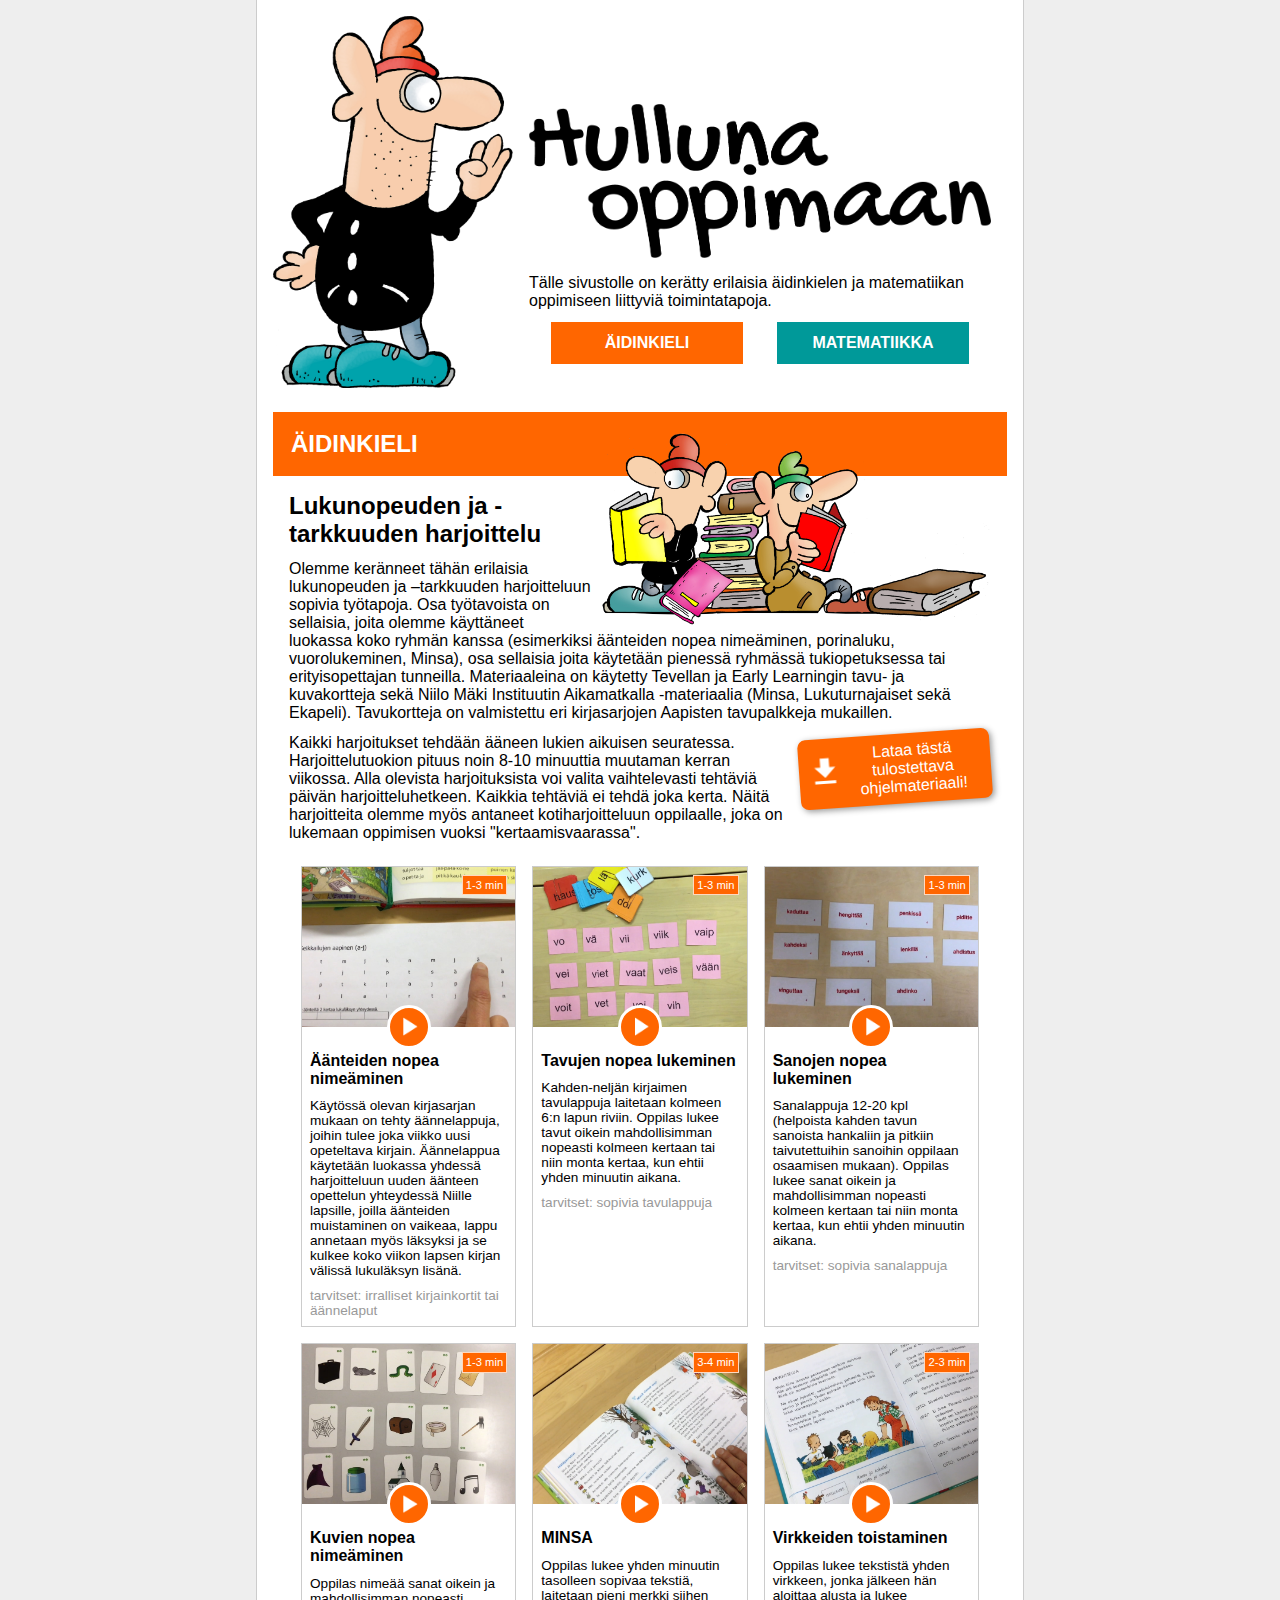
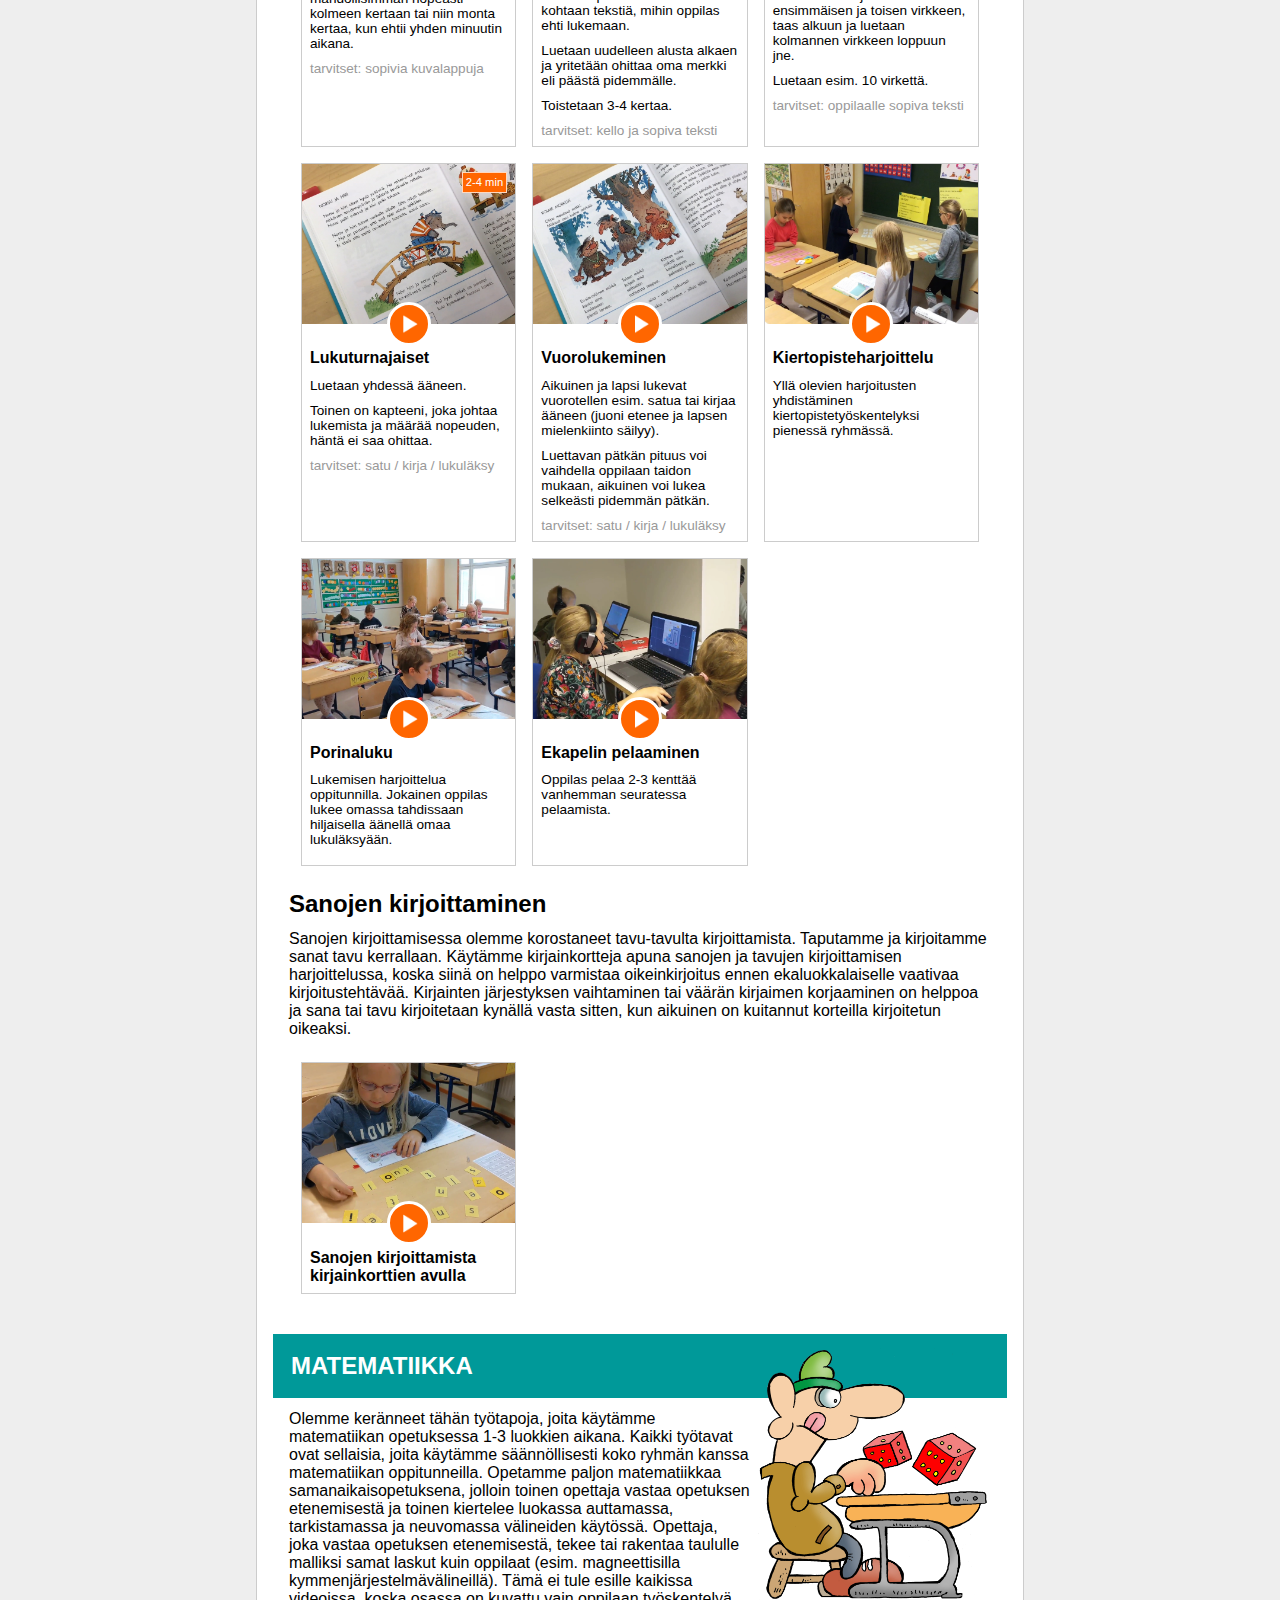
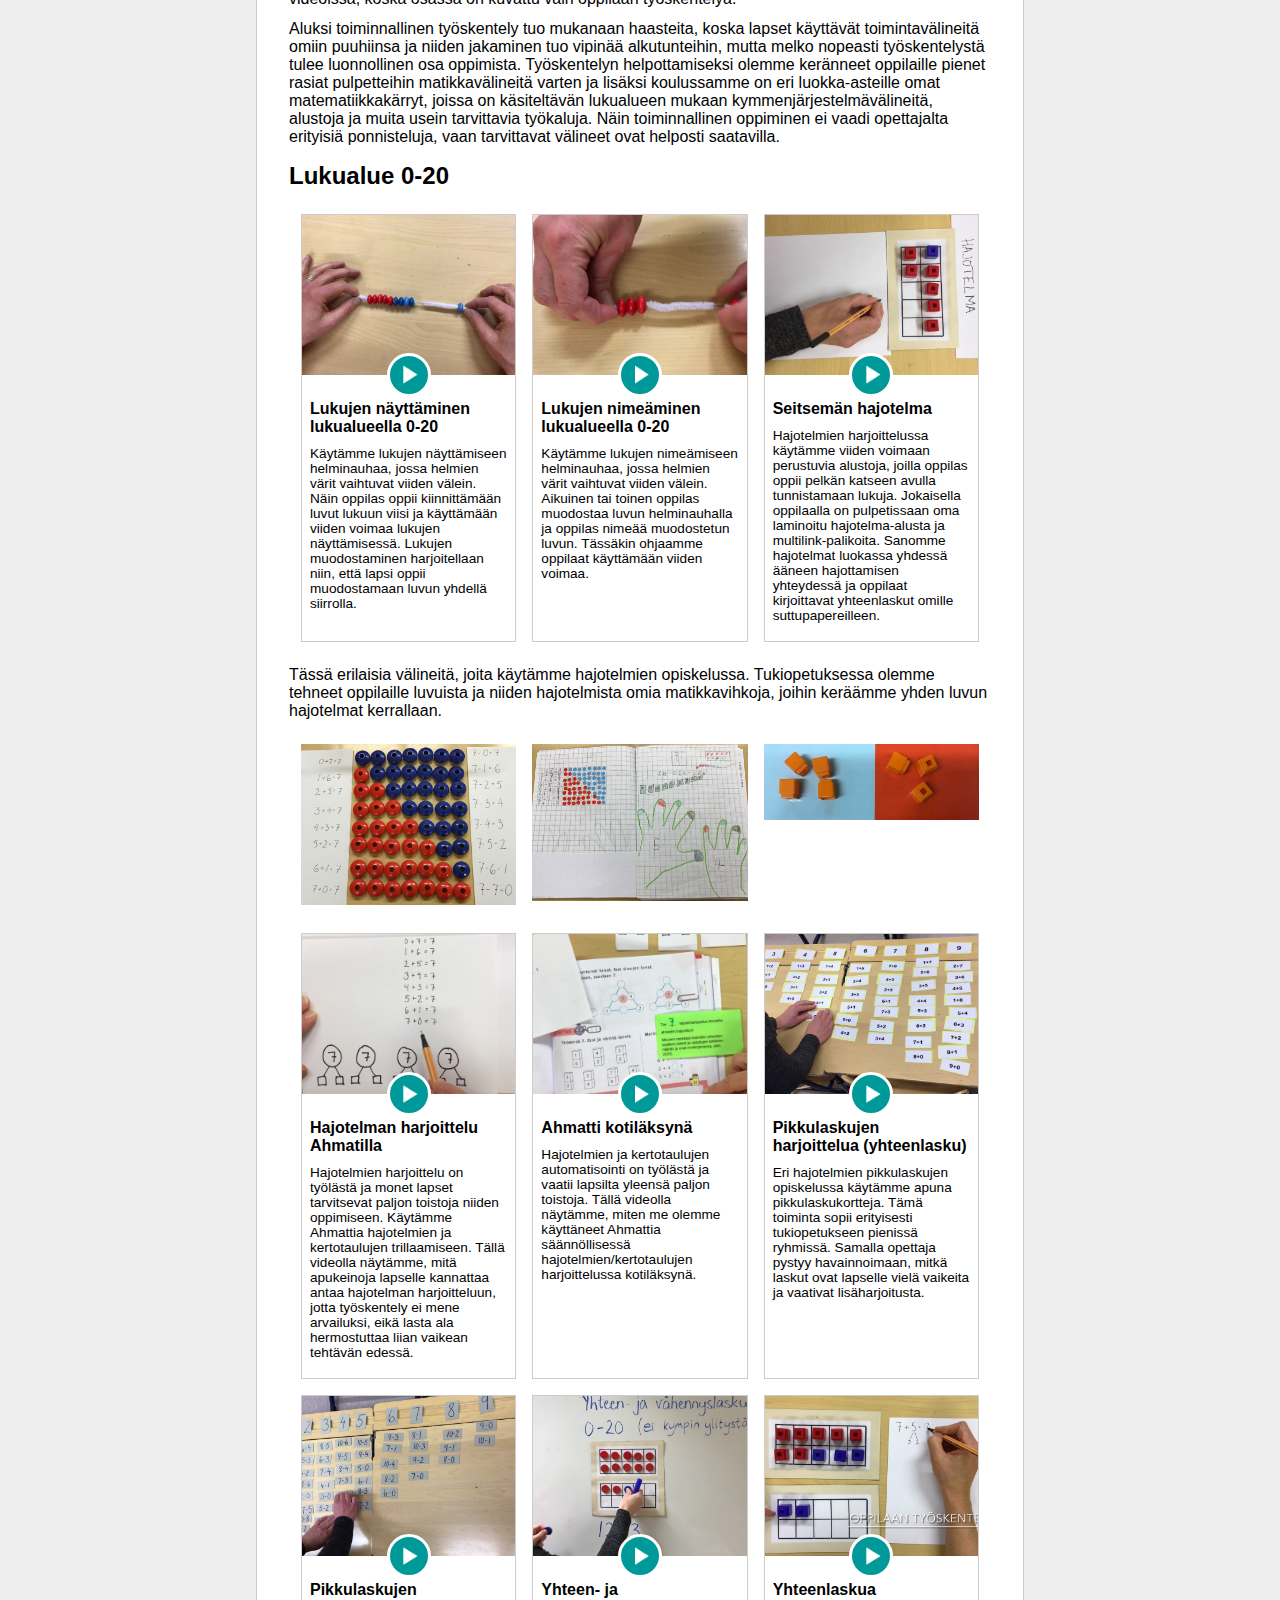
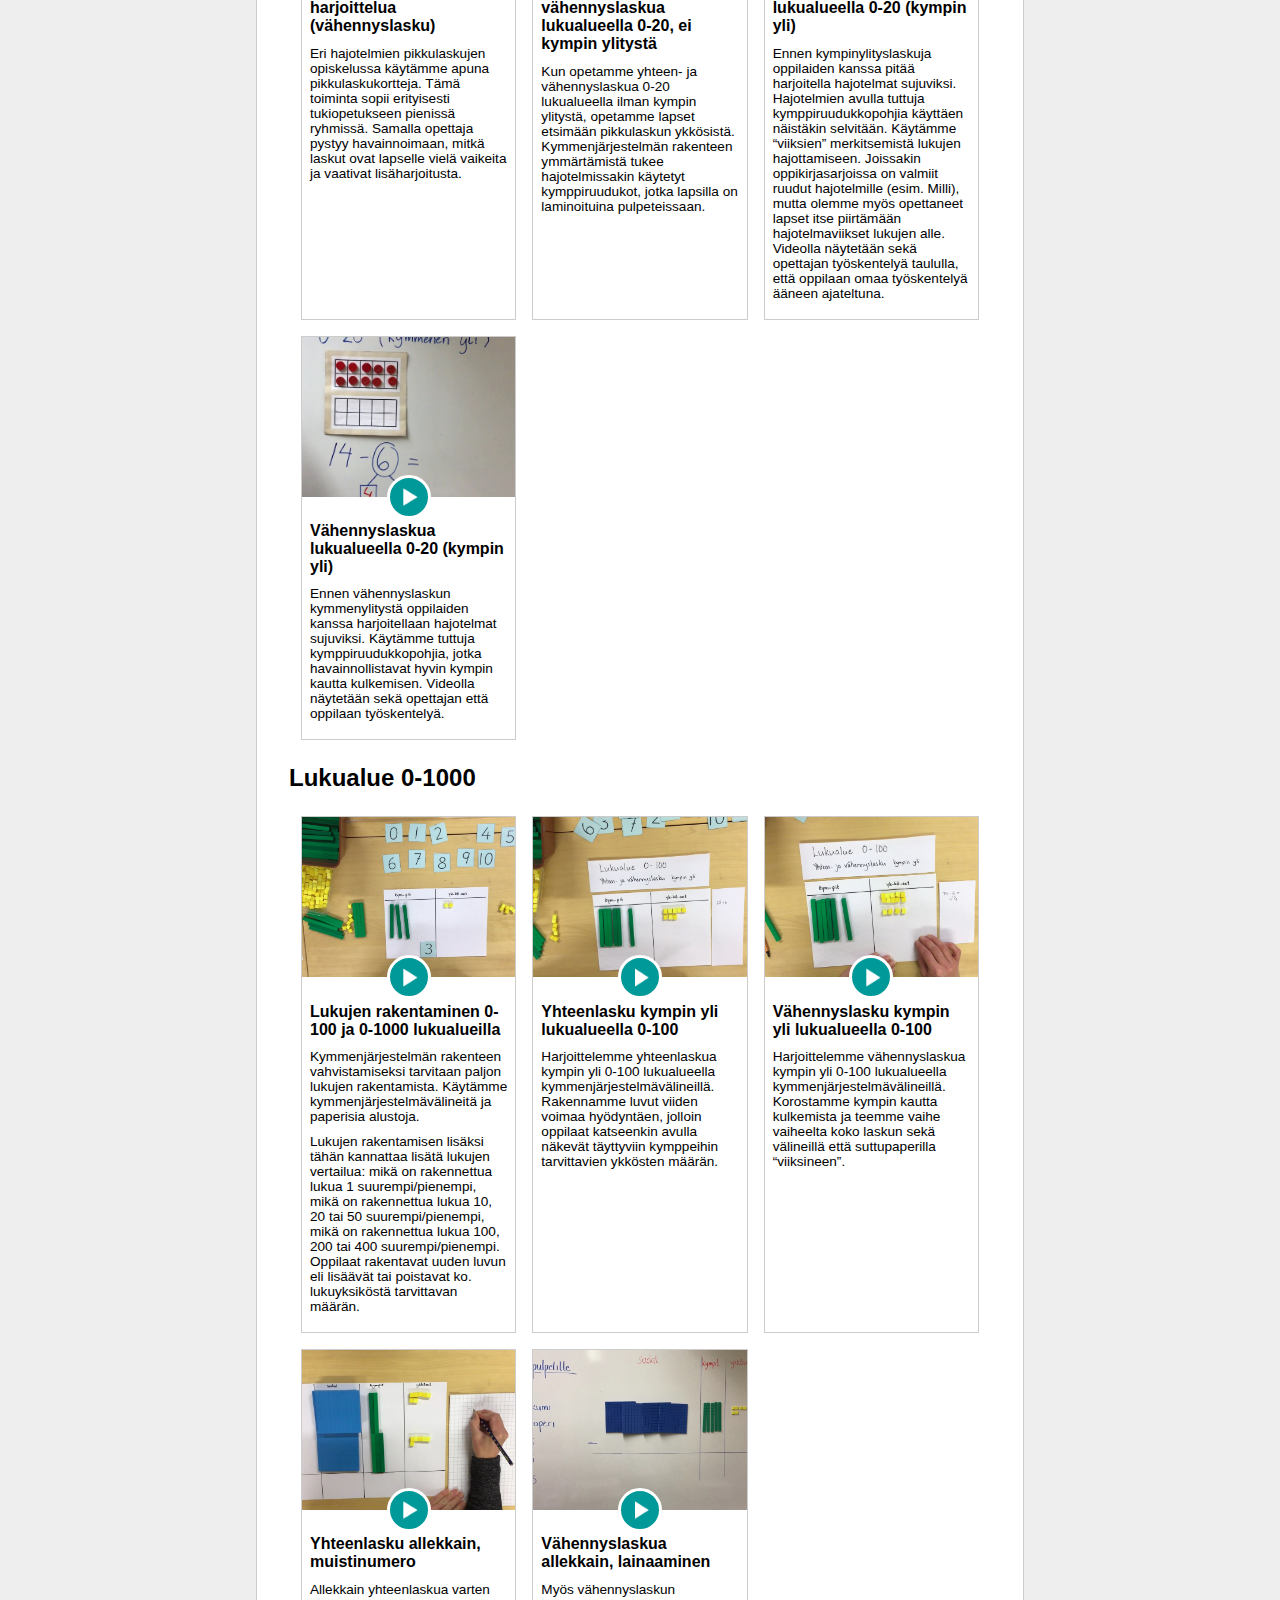
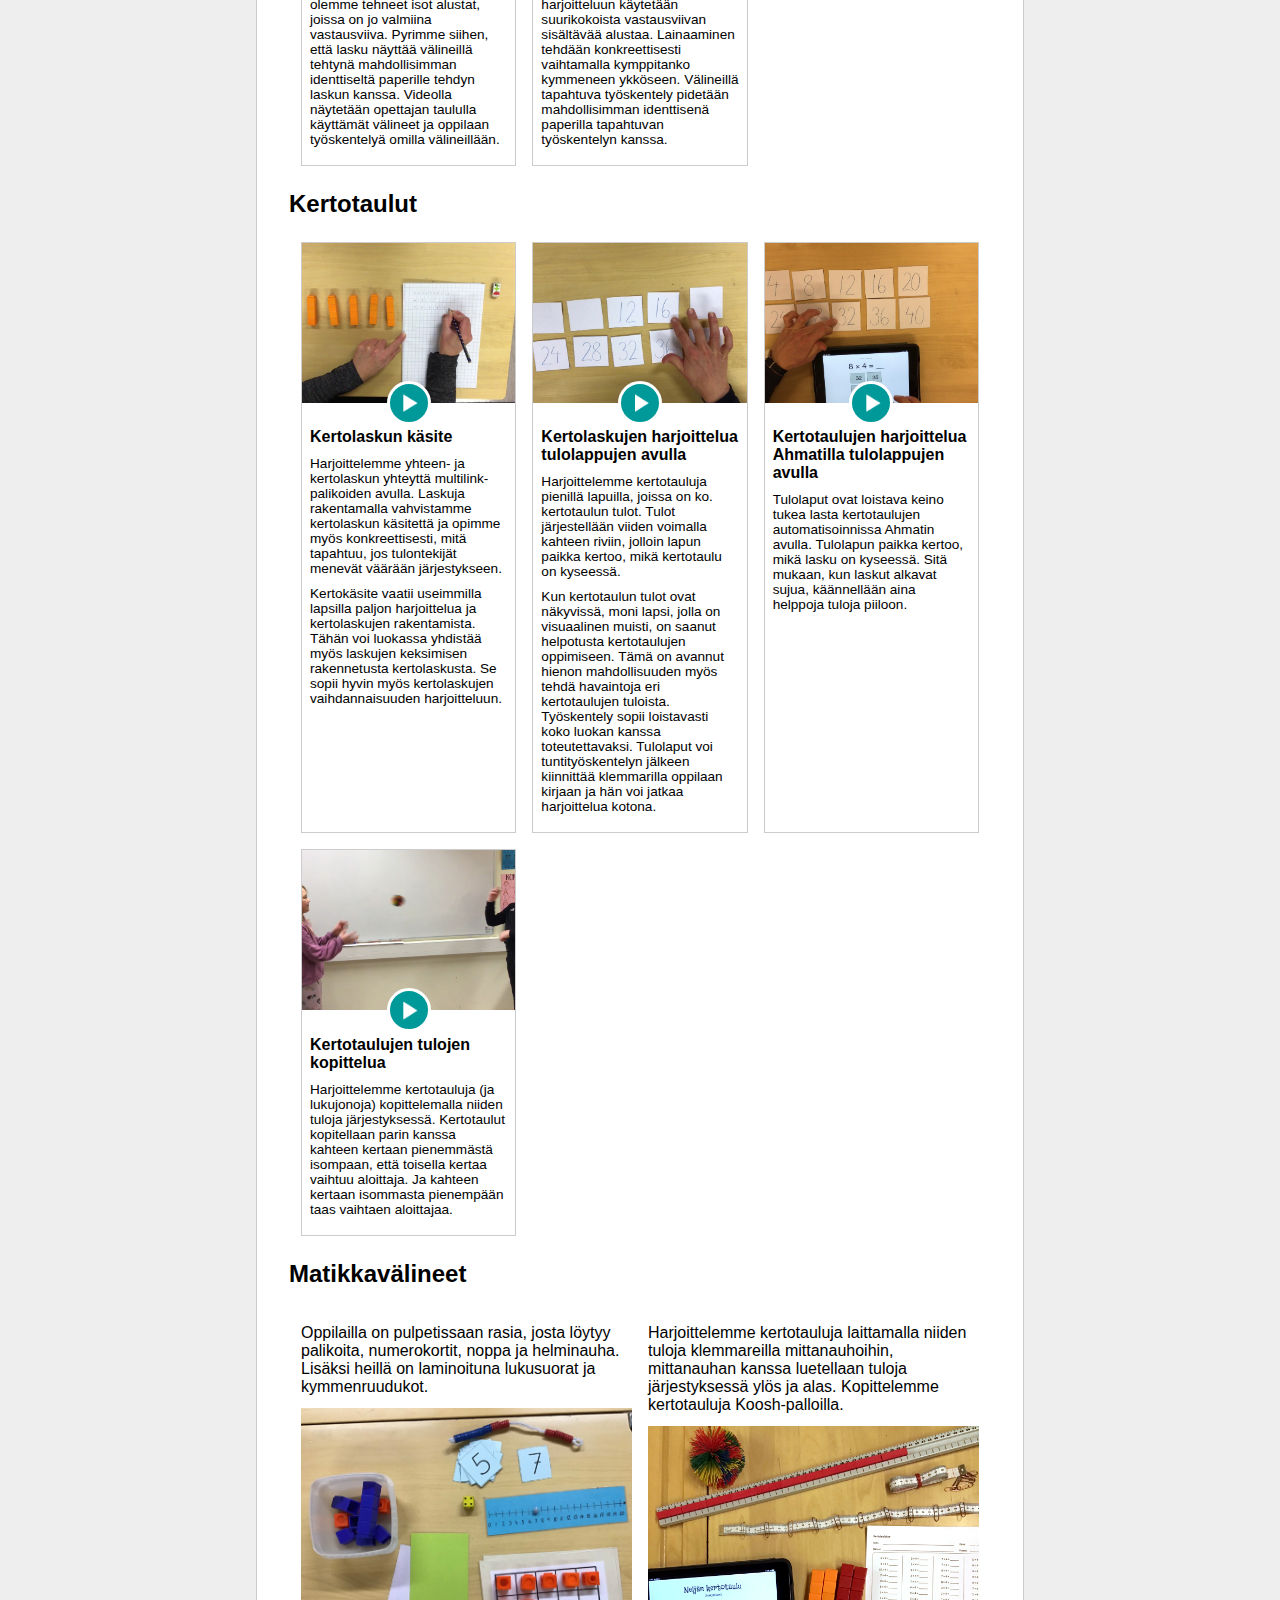
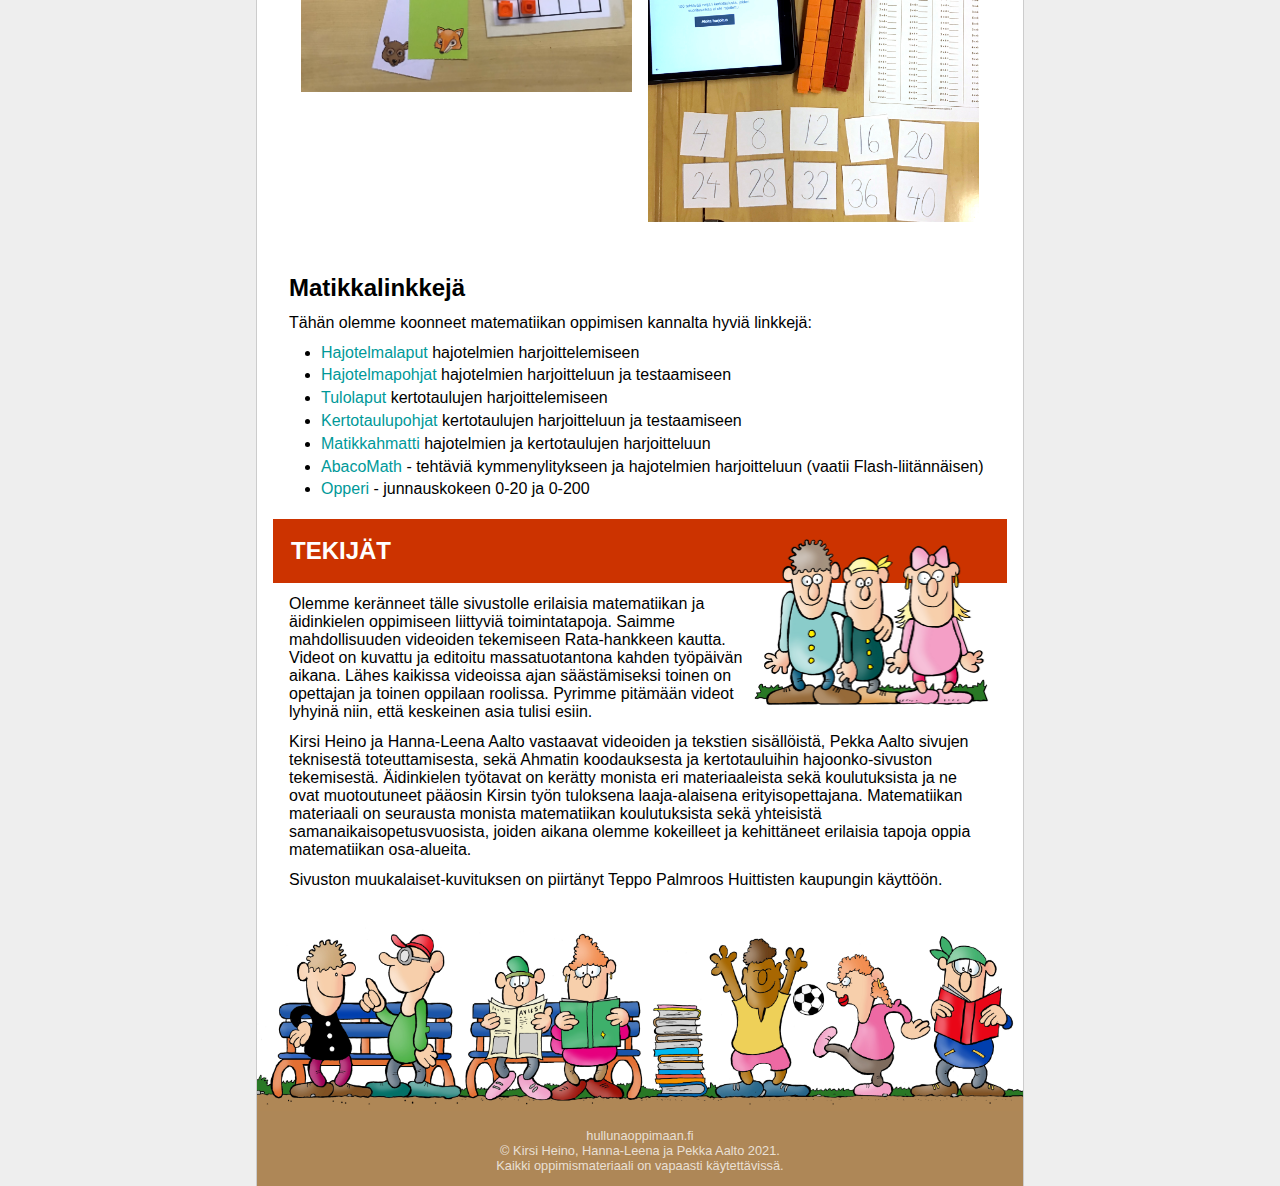
==== commit 88e28e32: "Hajotelmalaput ja ohjemateriaali lisätty, ulkoasuviilauksia" ====
--- a/index.html
+++ b/index.html
@@ -45,6 +45,13 @@
             sekä Ekapeli). Tavukortteja on valmistettu eri kirjasarjojen 
             Aapisten tavupalkkeja mukaillen.</p>
 
+          <a class="linkbox float-right block" href="printit/lukunopeuden_harjoittelu.pdf" download>
+            <div class="linkbox_frame aidinkieli">            
+              <div><img src="images/get_app_white_18dp.png" alt=""></div>
+              <div>Lataa tästä tulostettava ohjelmateriaali!</div>            
+            </div>
+          </a>
+
           <p>Kaikki harjoitukset tehdään ääneen lukien aikuisen 
             seuratessa. Harjoittelutuokion pituus noin 8-10 minuuttia muutaman
             kerran viikossa. Alla olevista harjoituksista voi valita vaihtelevasti 
@@ -459,6 +466,8 @@
                 </div>
               </div>
 
+               
+
               <div class="card">
                 <div class="card_img"><img src="screens/TDDDjW1-B-c.jpg"></div>
                 <div class="card_link">
@@ -580,17 +589,20 @@
 
             <h3>Matikkavälineet</h3>
 
-            <p>Oppilailla on pulpetissaan rasia, josta löytyy palikoita, numerokortit, noppa ja helminauha. 
-               Lisäksi heillä on laminoituna lukusuorat ja kymmenruudukot.</p>
-
-            <img class="img space-15" src="esimerkit/matikkavalineet.jpg">
-
-            <p>Harjoittelemme kertotauluja laittamalla niiden tuloja klemmareilla mittanauhoihin, 
-               mittanauhan kanssa luetellaan tuloja järjestyksessä ylös ja alas. Kopittelemme kertotauluja
-               Koosh-palloilla. </p>             
-
-            <img class="img space-15" src="esimerkit/kertotauluvalineet.jpg">
-            
+            <div class="cards2">
+              <div>
+                <p>Oppilailla on pulpetissaan rasia, josta löytyy palikoita, numerokortit, noppa ja helminauha. 
+                  Lisäksi heillä on laminoituna lukusuorat ja kymmenruudukot.</p>
+                <img class="img space-15" src="esimerkit/matikkavalineet.jpg">
+              </div>
+              <div>
+                <p>Harjoittelemme kertotauluja laittamalla niiden tuloja klemmareilla mittanauhoihin, 
+                  mittanauhan kanssa luetellaan tuloja järjestyksessä ylös ja alas. Kopittelemme kertotauluja
+                  Koosh-palloilla. </p>             
+                <img class="img space-15" src="esimerkit/kertotauluvalineet.jpg">
+              </div>
+            </div>
+
             <h3>Matikkalinkkejä</h3>
 
             <p>Tähän olemme koonneet matematiikan oppimisen kannalta hyviä linkkejä:</p>
@@ -619,7 +631,8 @@
 
           <p>Olemme keränneet tälle sivustolle erilaisia matematiikan ja äidinkielen oppimiseen 
             liittyviä toimintatapoja. Saimme mahdollisuuden videoiden tekemiseen Rata-hankkeen 
-            kautta. Lähes kaikissa videoissa ajan säästämiseksi toinen on opettajan ja toinen oppilaan 
+            kautta. Videot on kuvattu ja editoitu massatuotantona kahden työpäivän aikana.
+            Lähes kaikissa videoissa ajan säästämiseksi toinen on opettajan ja toinen oppilaan 
             roolissa. Pyrimme pitämään videot lyhyinä niin, että keskeinen asia tulisi esiin.</p>
 
           <p>Kirsi Heino ja Hanna-Leena Aalto vastaavat videoiden ja tekstien sisällöistä, 
--- a/styles.css
+++ b/styles.css
@@ -160,7 +160,37 @@
     text-decoration: none;
 }
 
-
+.block {
+    display: block;
+}
+
+.float-right {
+    float: right;
+    margin: 0 0 1rem 1rem;
+}
+
+.linkbox {
+    text-decoration: none;
+    transform: rotate(-4deg);
+}
+
+.linkbox:hover .linkbox_frame {
+    background-color: black;
+}
+
+.linkbox_frame {
+    max-width: 12rem;
+    display: flex;
+    border-radius: 0.5rem;
+    justify-content: space-evenly;
+    align-items: center;
+    padding: 0.5rem;
+    box-shadow: 2px 2px 6px#999;
+}
+
+.linkbox_frame > div {
+    text-align: center;
+}
 
 .cards {
     display: grid;
@@ -172,6 +202,16 @@
     margin-bottom: 1.5rem;
 }
 
+.cards2 {
+    display: grid;
+    grid-template-columns: repeat(auto-fill, minmax(300px, 1fr));
+    grid-auto-rows: auto;     
+    grid-gap: 1rem;  
+    padding: 0 0.75rem;
+    margin-top: 1.5rem;
+    margin-bottom: 1.5rem;  
+}
+
 .card, .imgcard {
     border: 1px solid #cccccc;
     
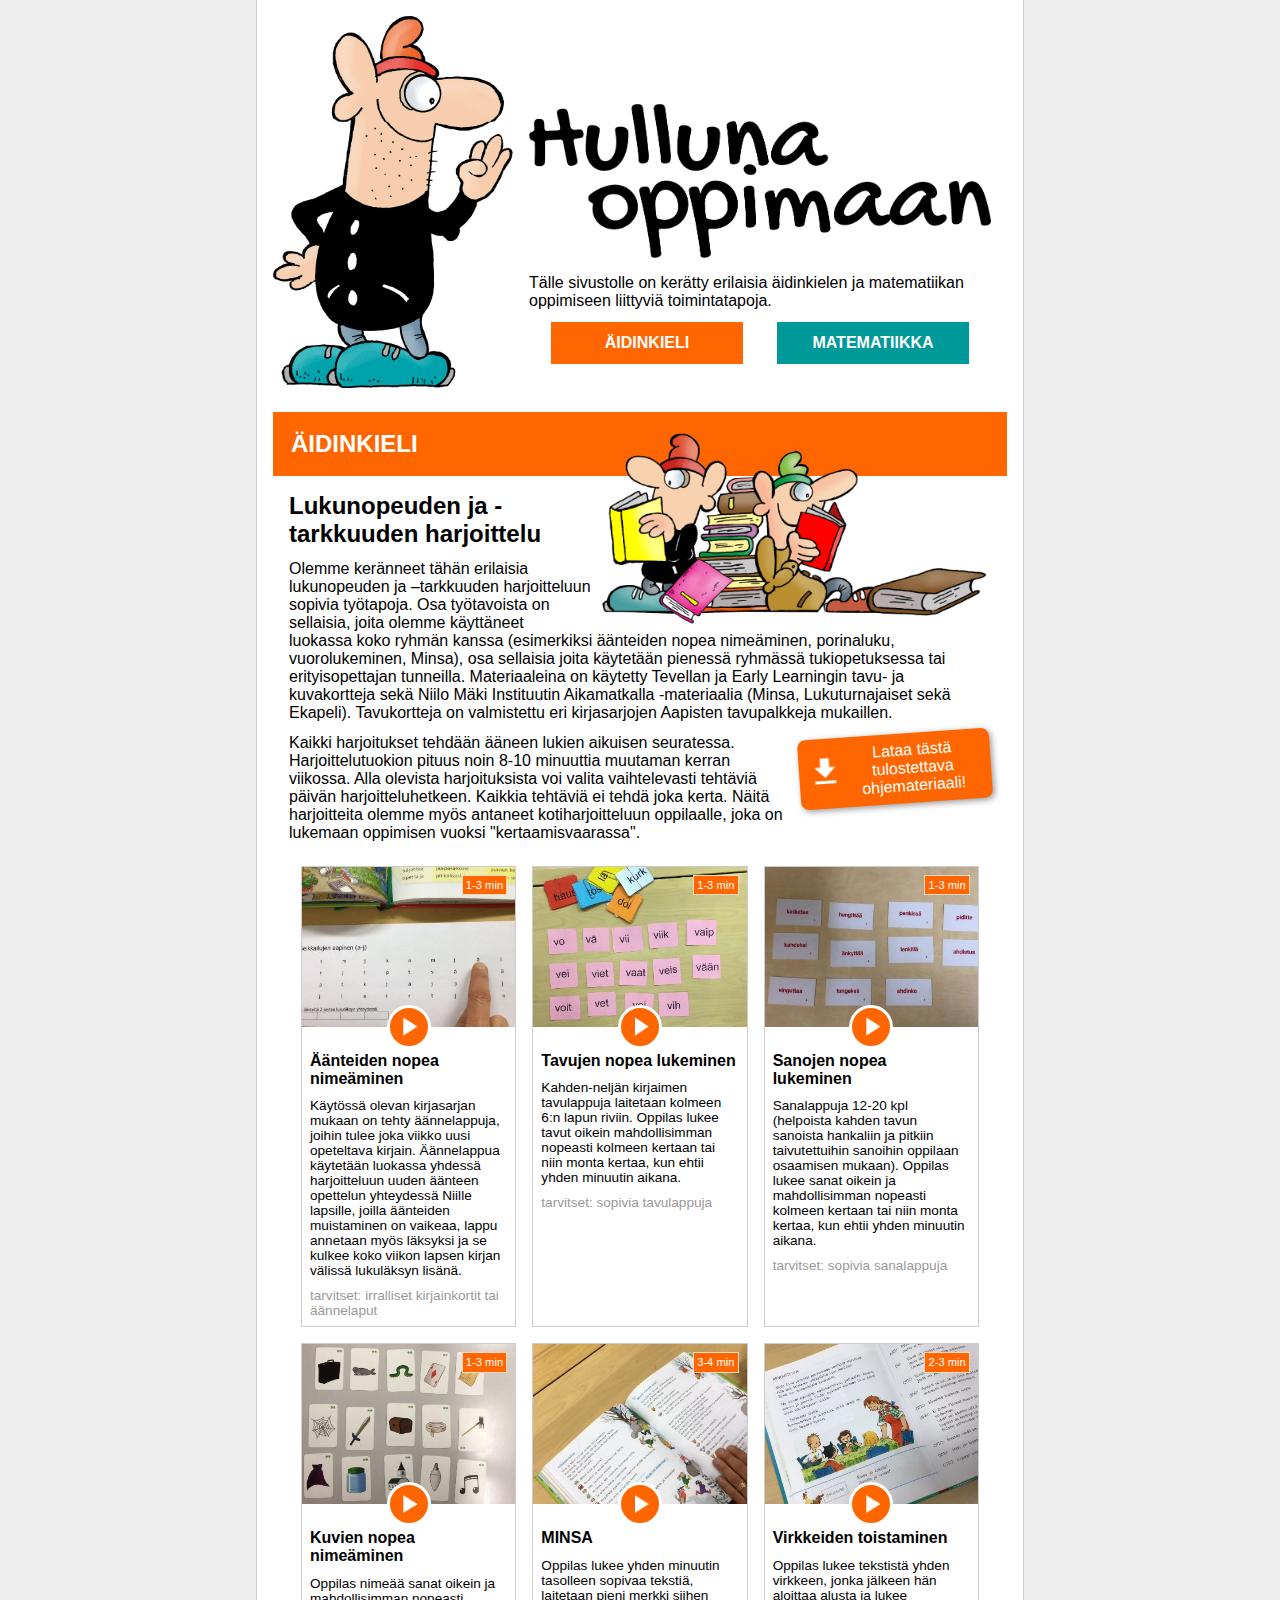
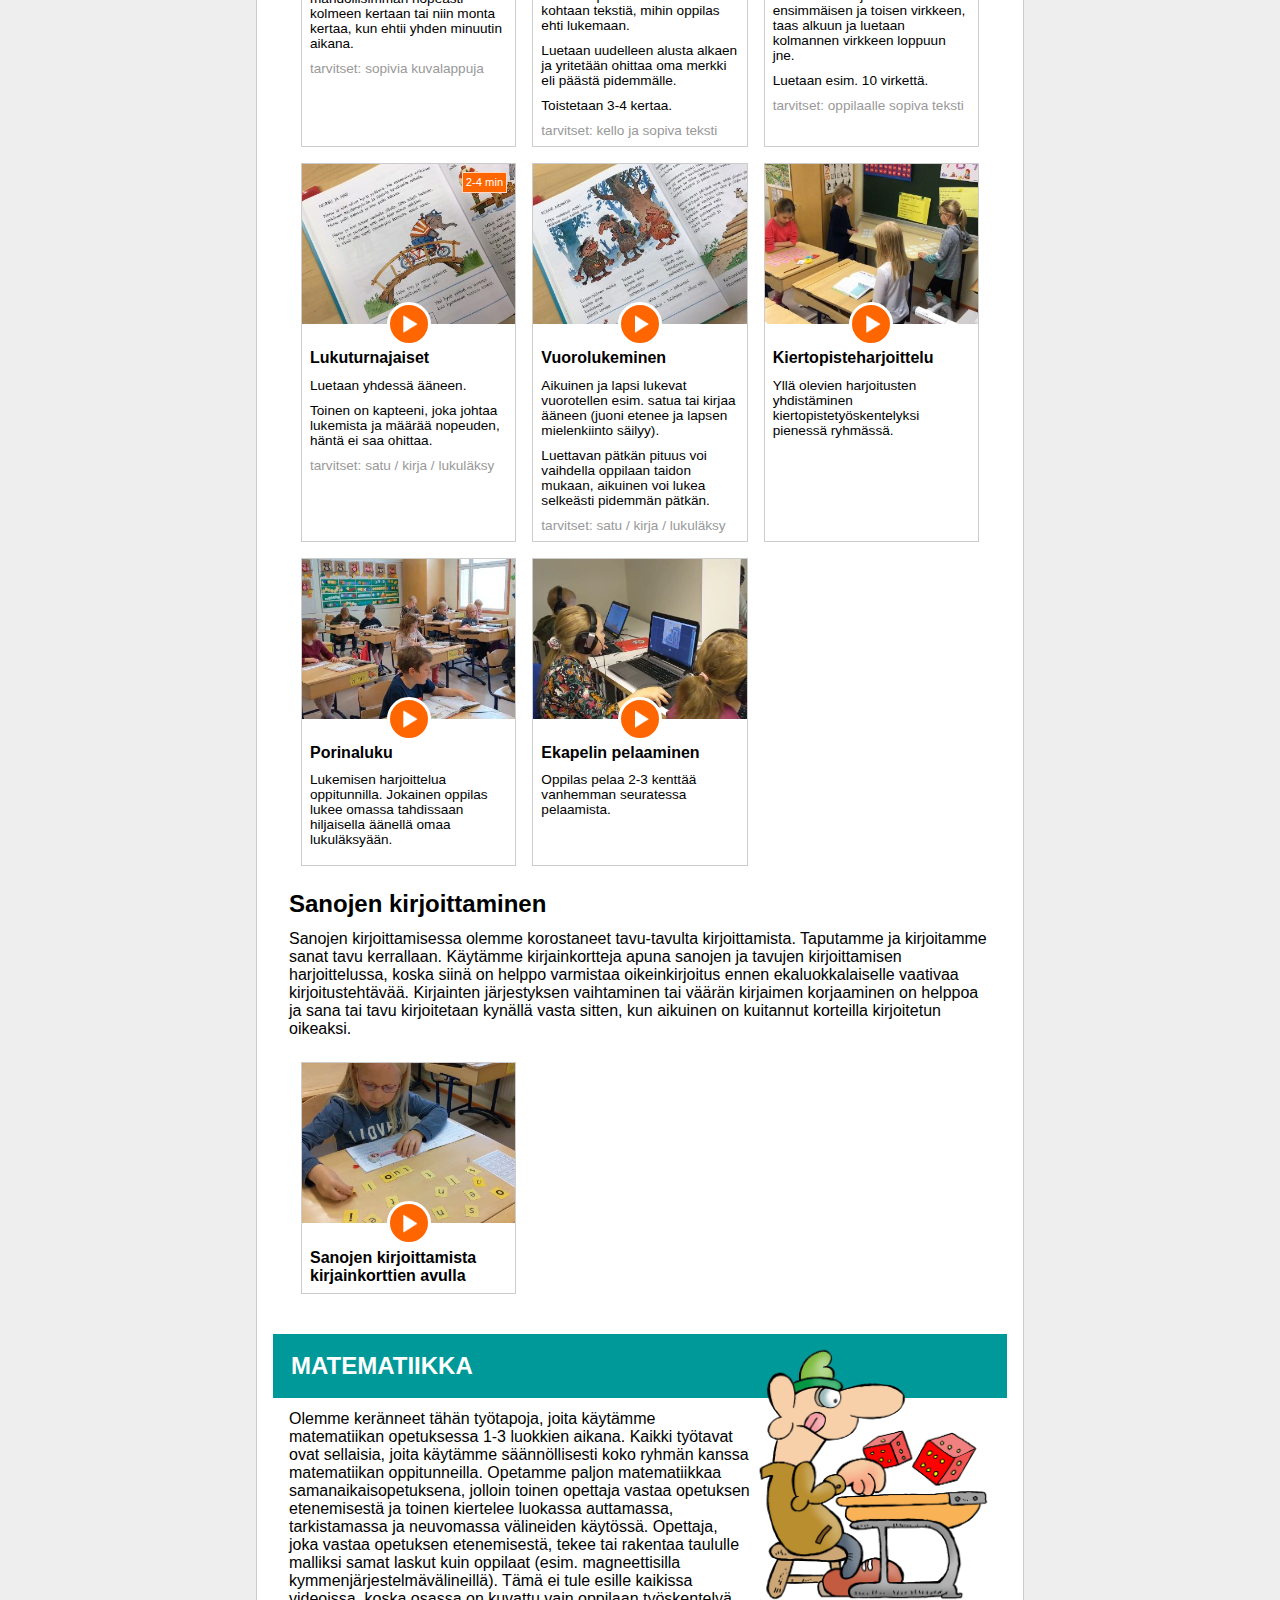
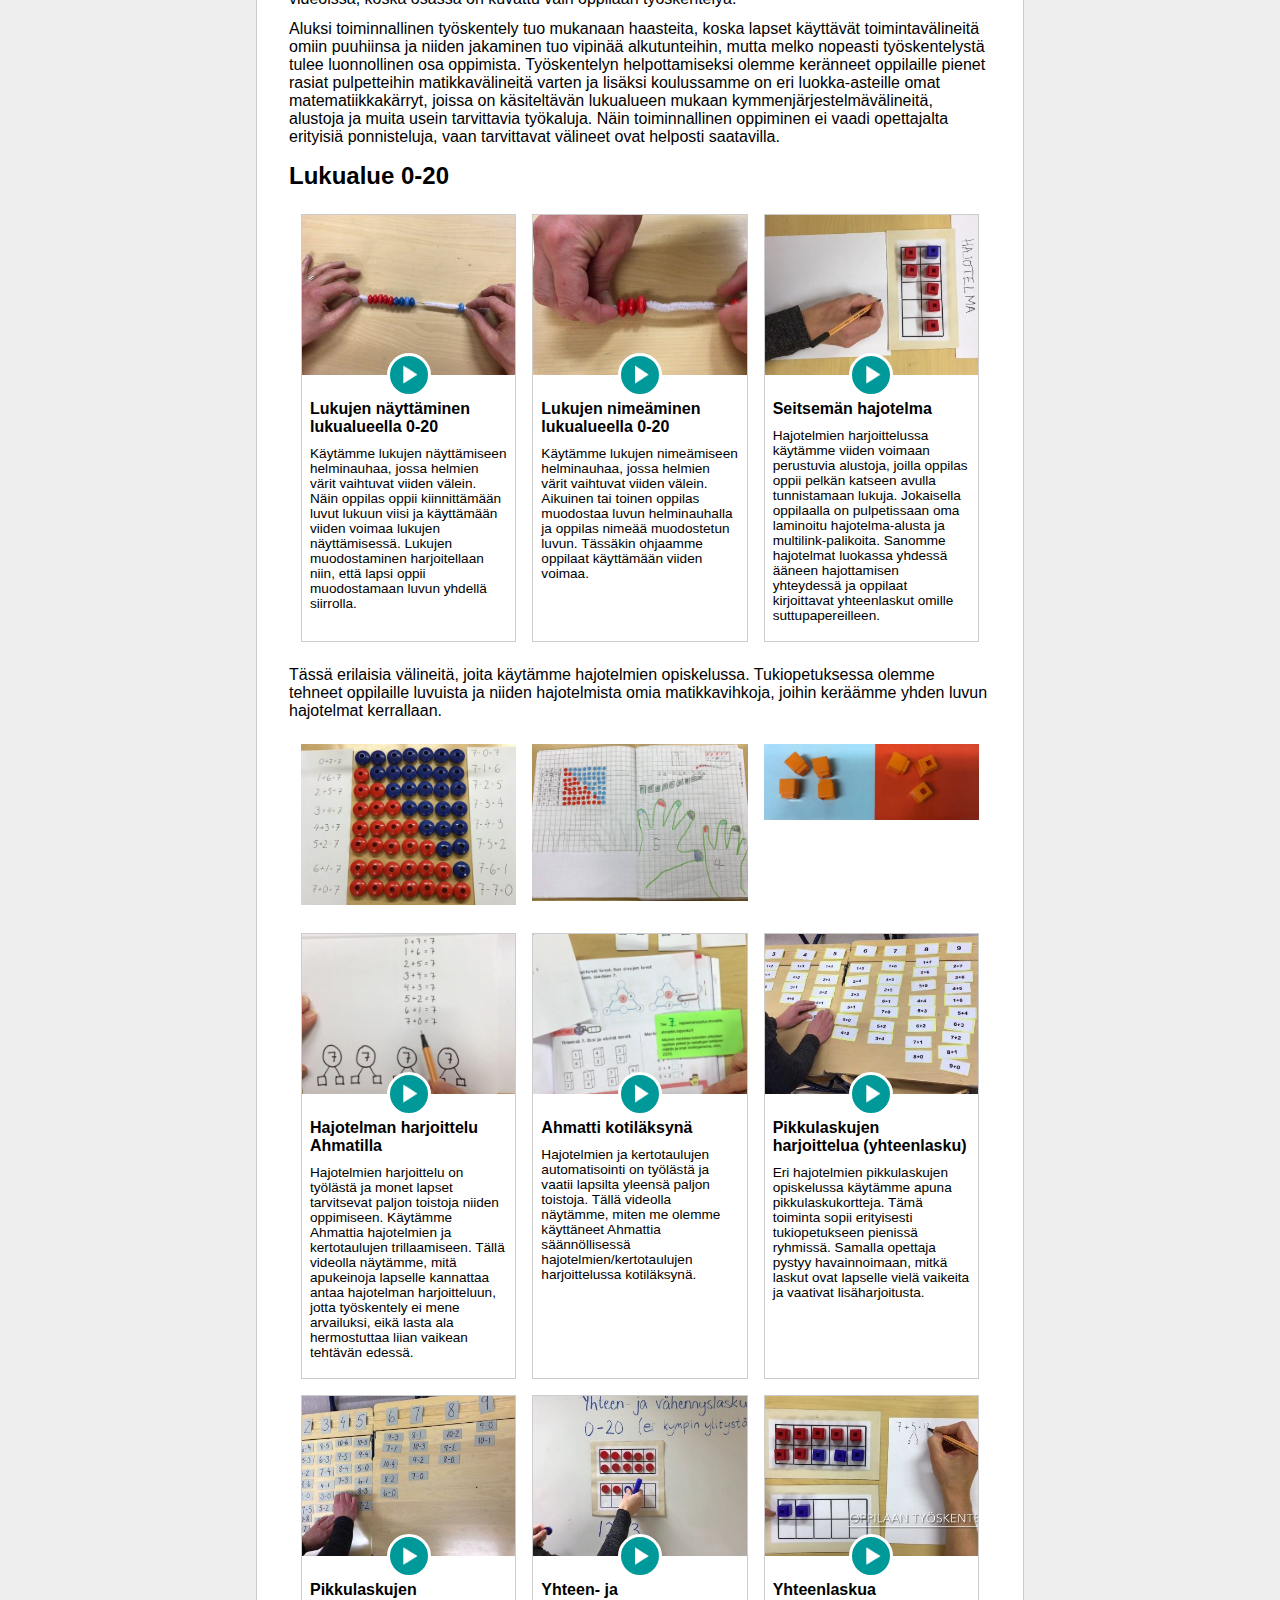
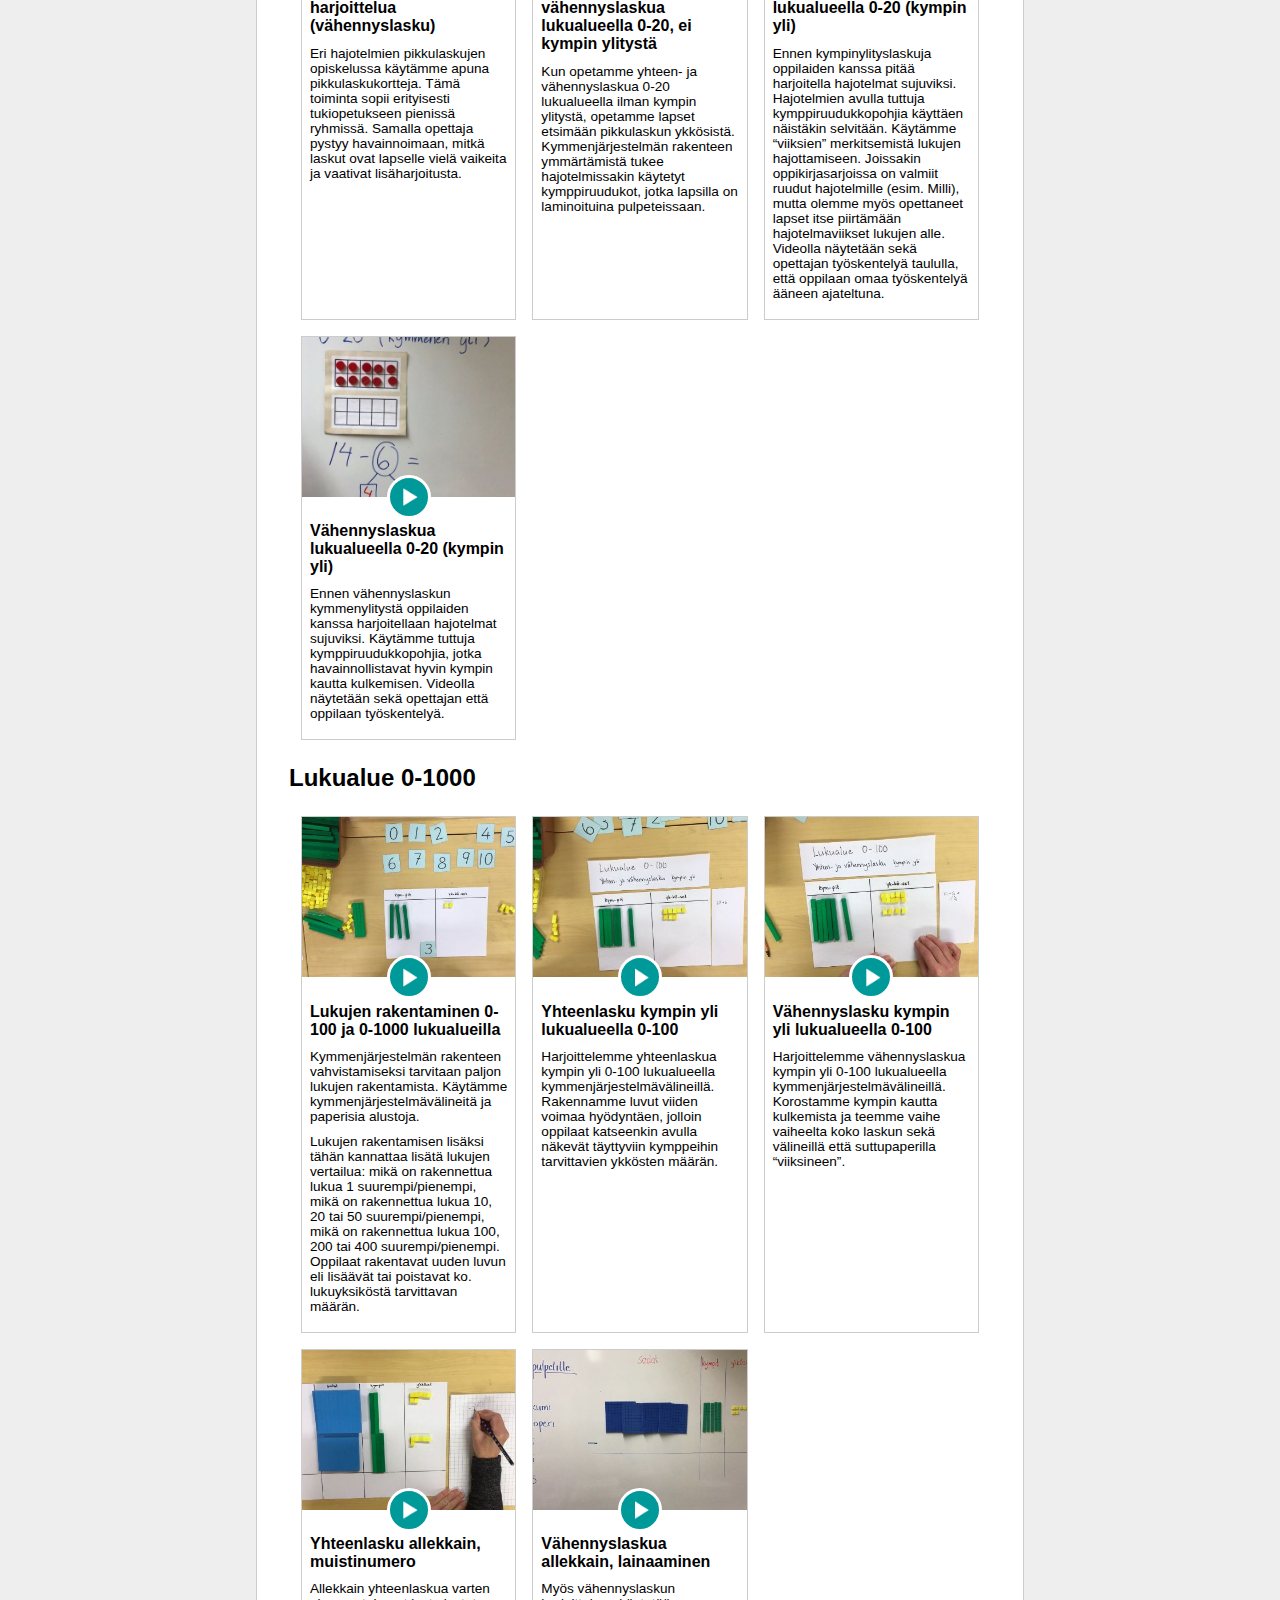
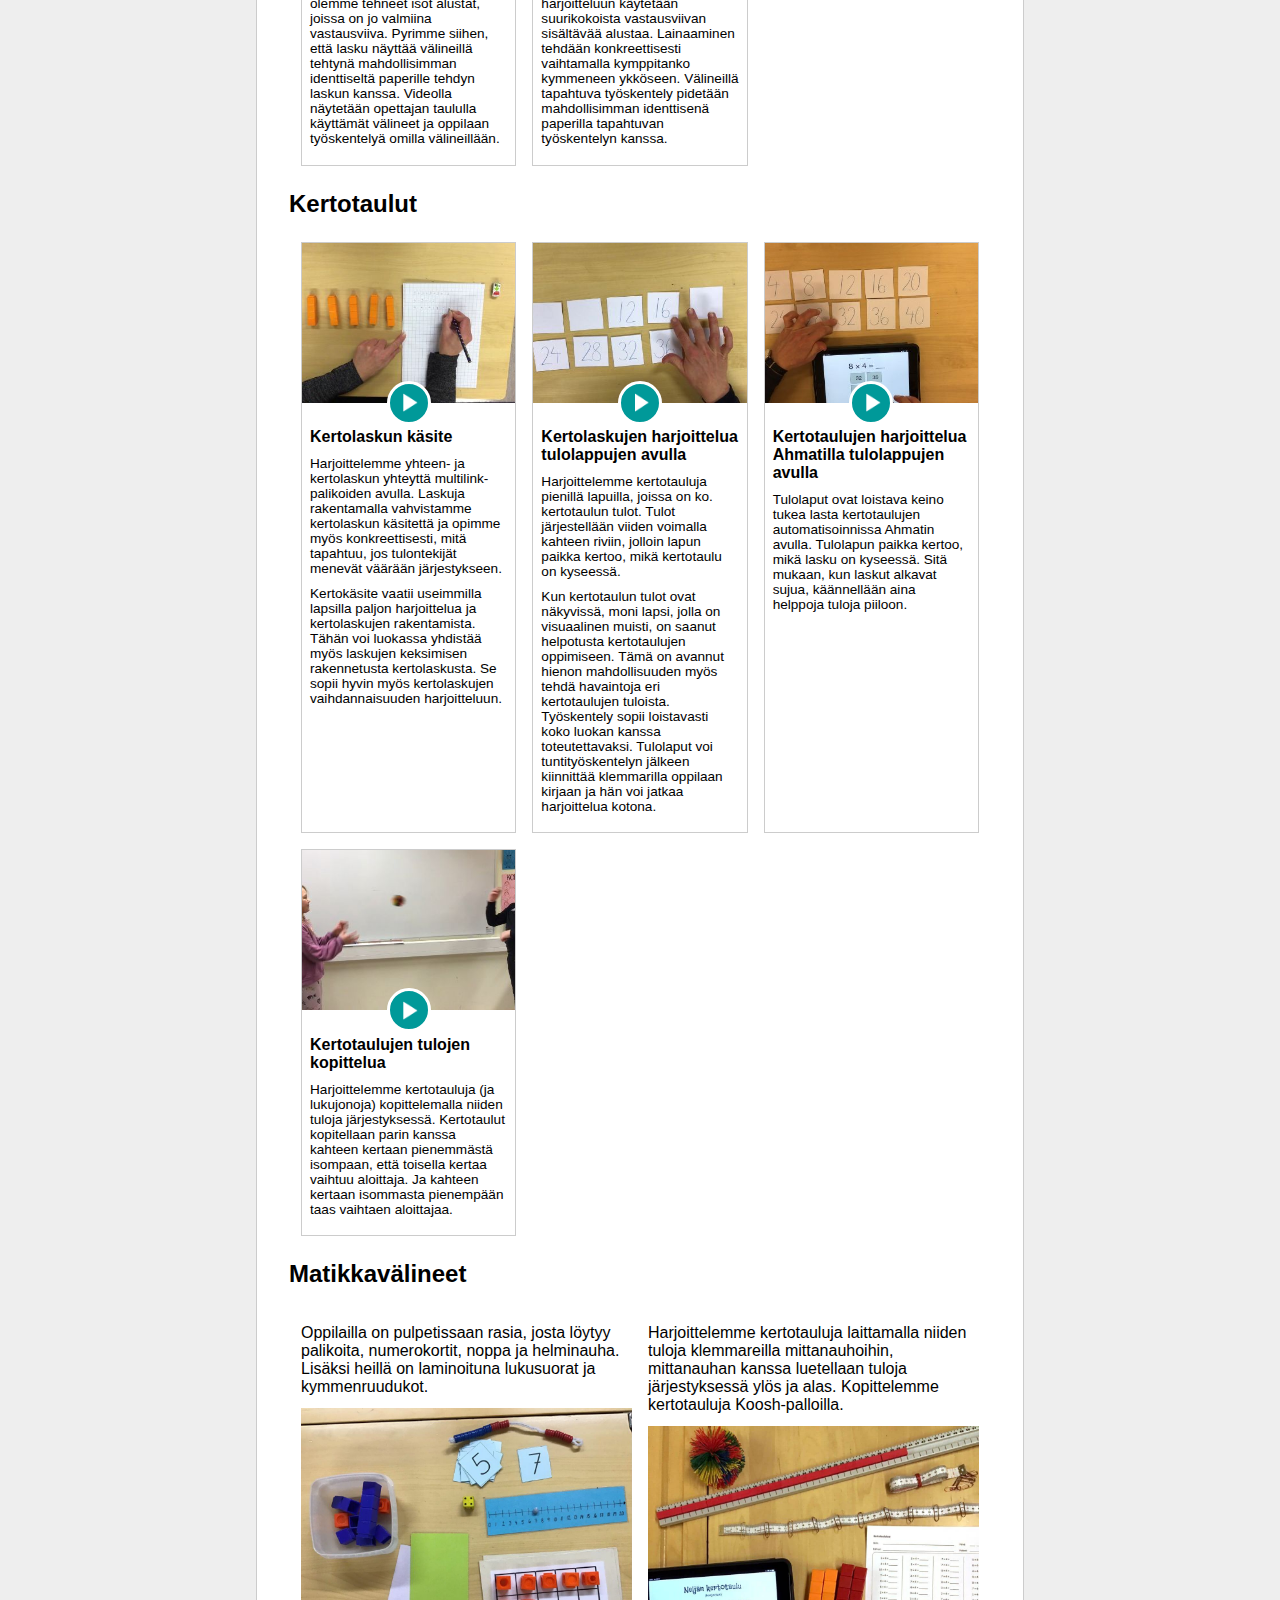
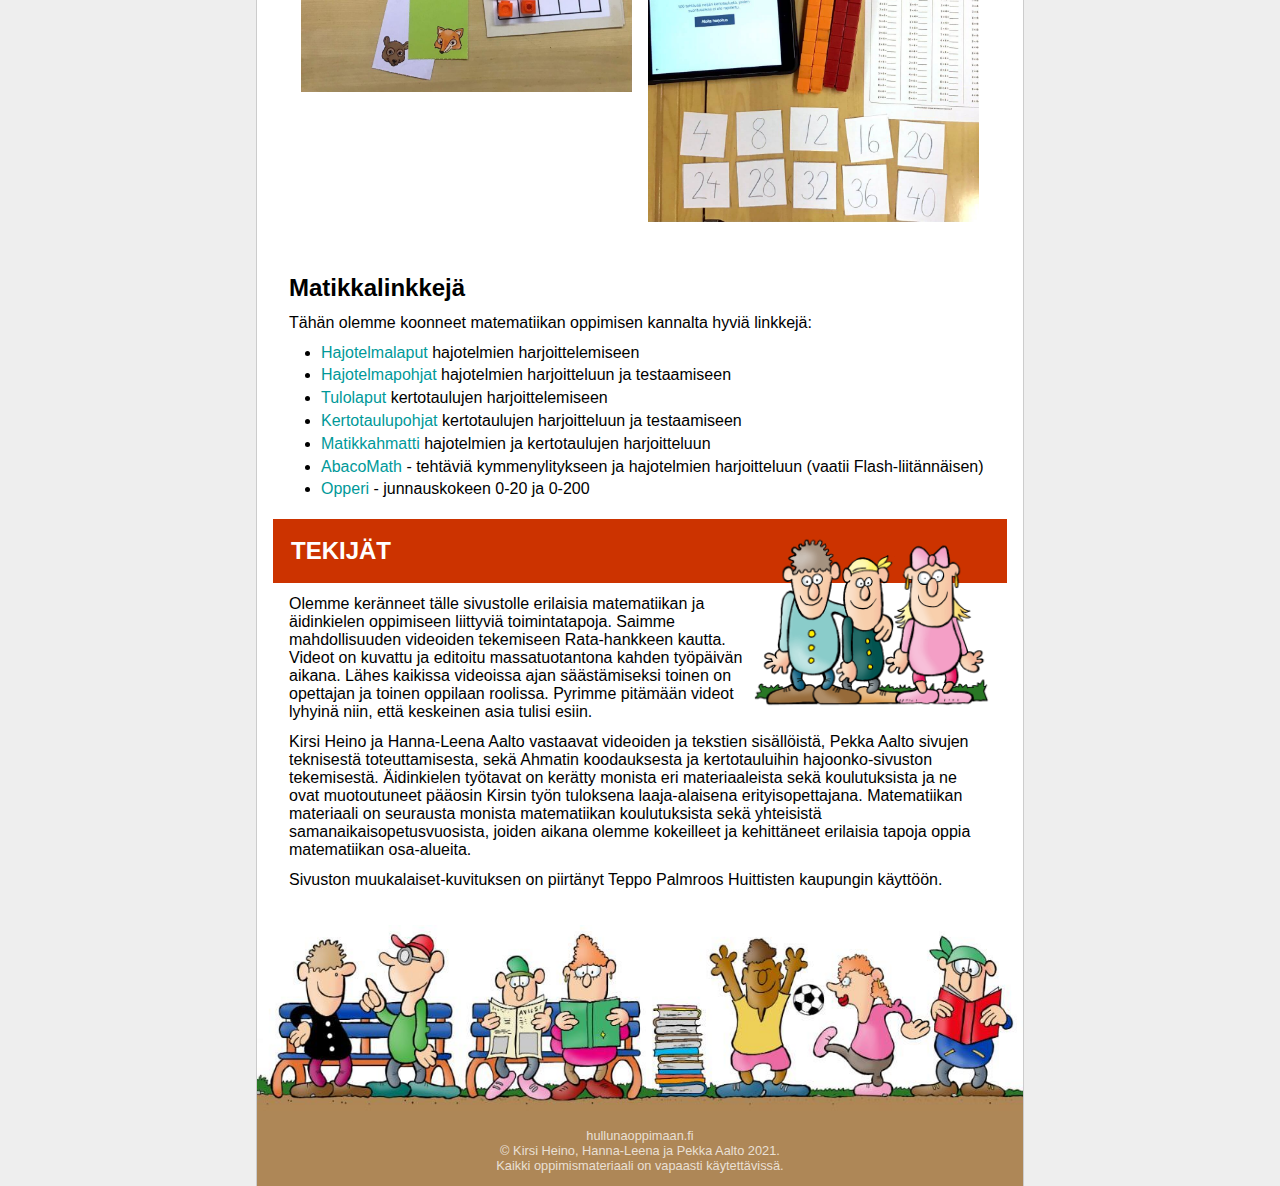
==== commit 66c37345: "Kirjoitusvirhe korjattu" ====
--- a/index.html
+++ b/index.html
@@ -48,7 +48,7 @@
           <a class="linkbox float-right block" href="printit/lukunopeuden_harjoittelu.pdf" download>
             <div class="linkbox_frame aidinkieli">            
               <div><img src="images/get_app_white_18dp.png" alt=""></div>
-              <div>Lataa tästä tulostettava ohjelmateriaali!</div>            
+              <div>Lataa tästä tulostettava ohjemateriaali!</div>            
             </div>
           </a>
 
